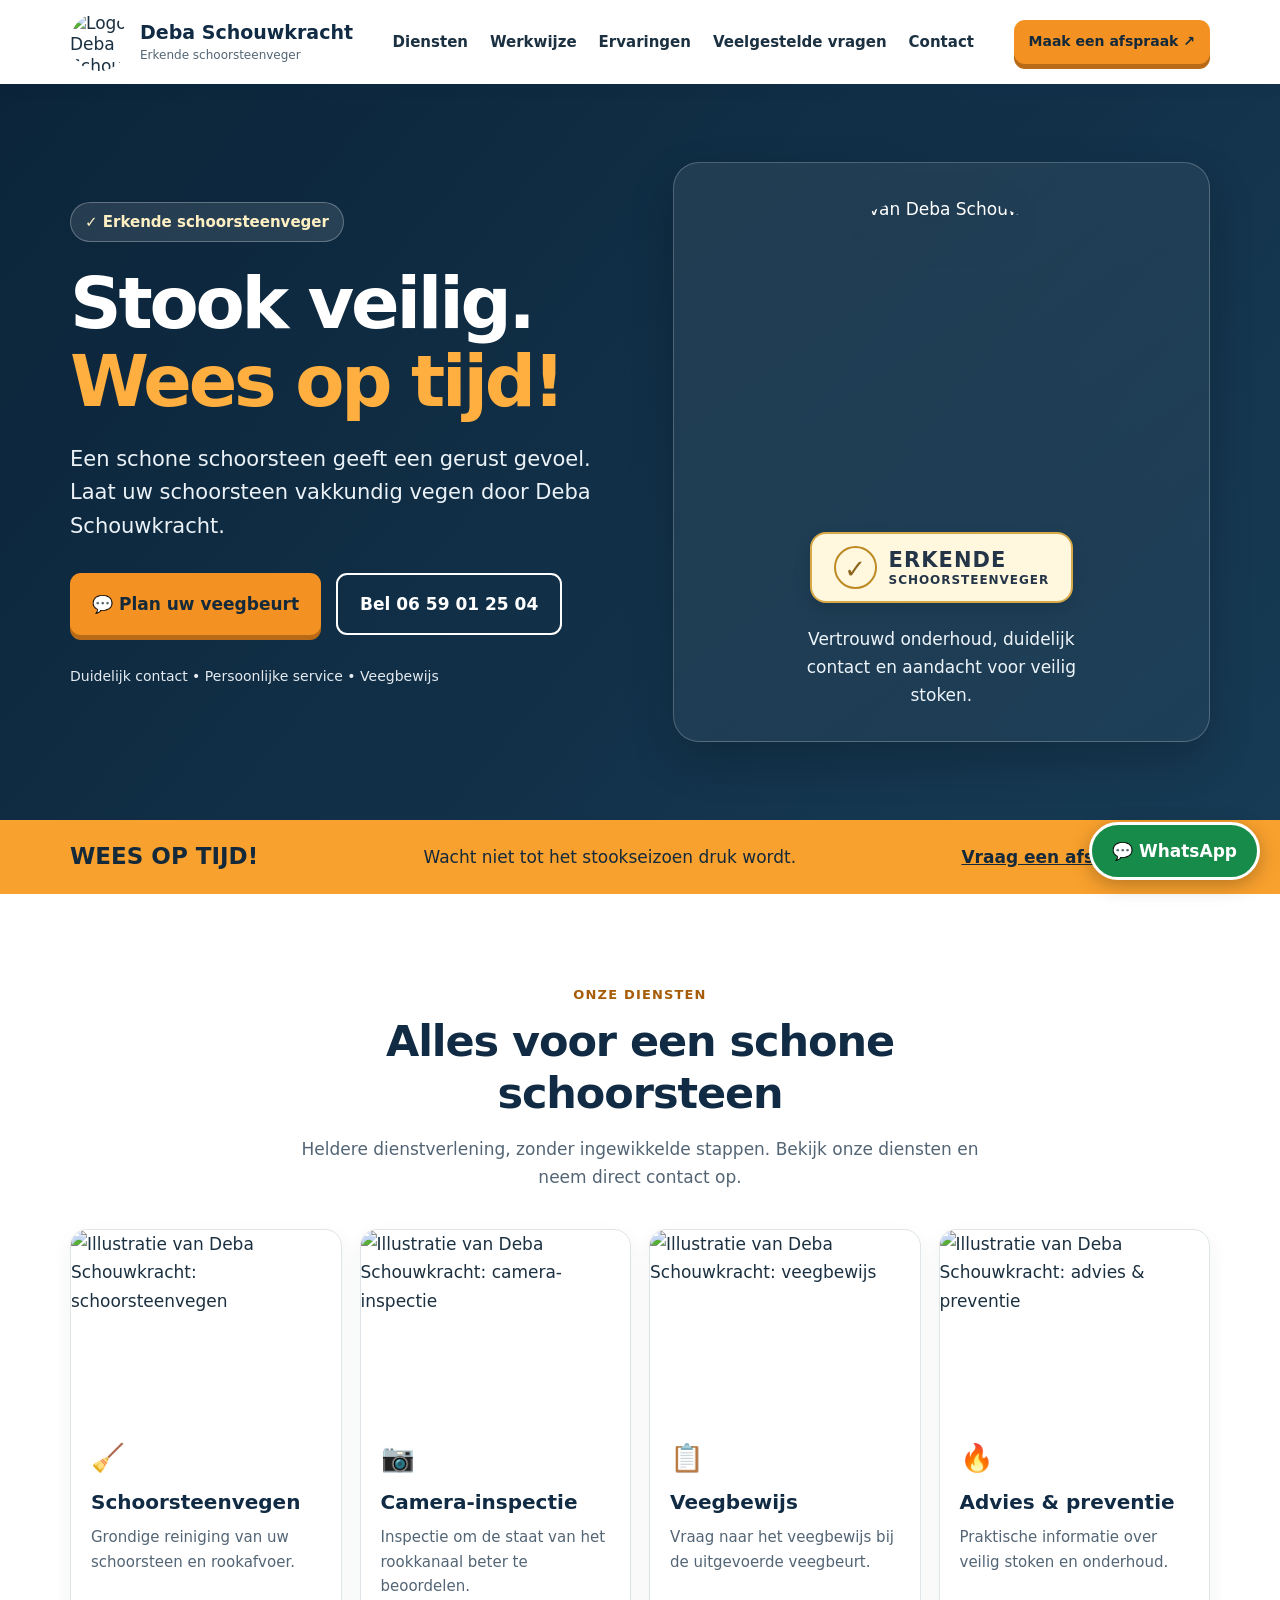
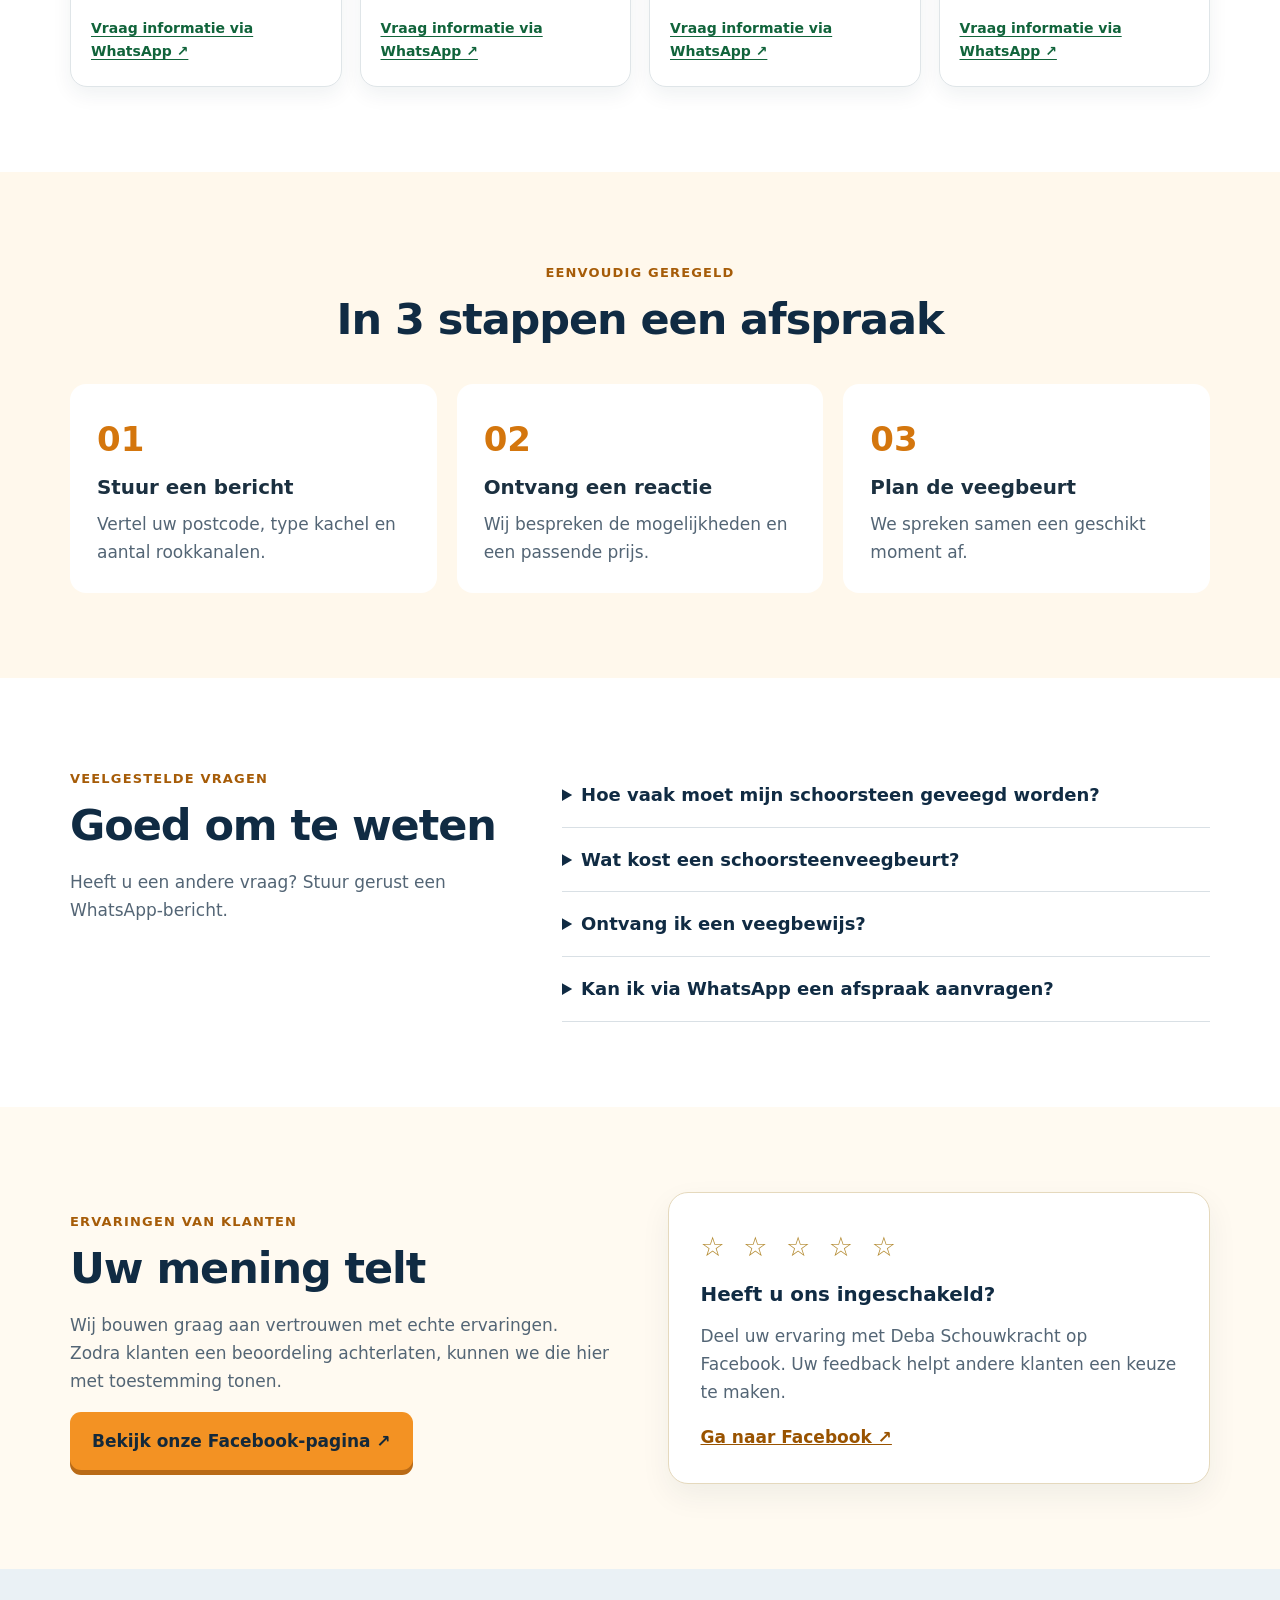
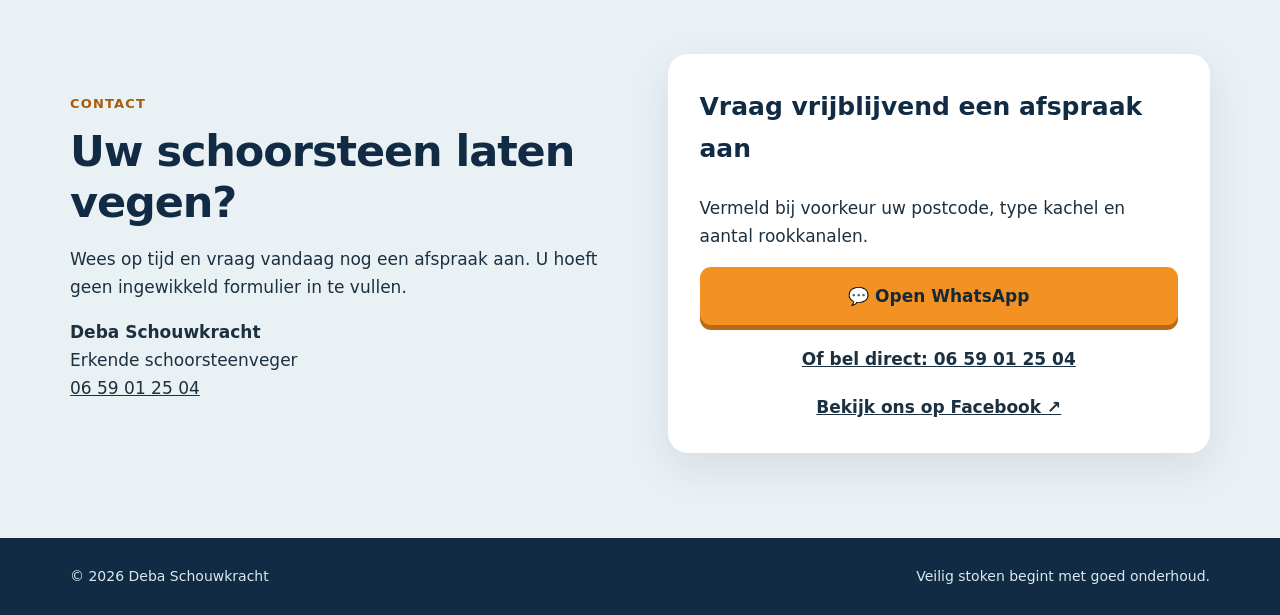
==== index.html @ da8c9c11 "Add files via upload" ====
<!doctype html>
<html lang="nl">
<head>
<meta charset="utf-8"><meta name="viewport" content="width=device-width,initial-scale=1">
<meta name="theme-color" content="#102b43"><meta name="description" content="Deba Schouwkracht: erkende schoorsteenveger. Schoorsteenvegen, camera-inspectie en veegbewijs. Vraag eenvoudig een afspraak aan via WhatsApp.">
<title>Deba Schouwkracht | Erkende schoorsteenveger</title>
<meta property="og:title" content="Deba Schouwkracht | Erkende schoorsteenveger"><meta property="og:description" content="Wees op tijd. Laat uw schoorsteen vegen. Plan eenvoudig uw veegbeurt via WhatsApp."><meta property="og:type" content="website"><meta property="og:image" content="assets/omslag.webp">
<link rel="icon" href="assets/favicon.svg" type="image/svg+xml"><link rel="stylesheet" href="style.css">
<meta name="color-scheme" content="light">
</head>
<body>
<a class="skip" href="#inhoud">Naar inhoud</a>
<header class="top"><div class="wrap nav"><a class="brand" href="#boven"><img src="assets/logo.webp" alt="Logo Deba Schouwkracht"><span><strong>Deba Schouwkracht</strong><small>Erkende schoorsteenveger</small></span></a><nav aria-label="Hoofdnavigatie"><a href="#diensten">Diensten</a><a href="#werkwijze">Werkwijze</a><a href="#beoordelingen">Ervaringen</a><a href="#vragen">Veelgestelde vragen</a><a href="#contact">Contact</a></nav><a class="btn btn-small" href="https://wa.me/31659012504?text=Goedemiddag%2C%20ik%20wil%20graag%20een%20veegbeurt%20aanvragen." target="_blank" rel="noopener">Maak een afspraak ↗</a></div></header>
<main id="inhoud"><section class="hero" id="boven"><div class="wrap hero-grid"><div><span class="eyebrow">✓ Erkende schoorsteenveger</span><h1>Stook veilig.<br><em>Wees op tijd!</em></h1><p class="lead">Een schone schoorsteen geeft een gerust gevoel. Laat uw schoorsteen vakkundig vegen door Deba Schouwkracht.</p><div class="actions"><a class="btn" href="https://wa.me/31659012504?text=Goedemiddag%2C%20ik%20wil%20graag%20een%20afspraak%20maken%20voor%20schoorsteenvegen." target="_blank" rel="noopener">💬 Plan uw veegbeurt</a><a class="btn btn-outline" href="tel:+31659012504">Bel 06 59 01 25 04</a></div><p class="micro">Duidelijk contact • Persoonlijke service • Veegbewijs</p></div><div class="hero-brand-panel"><img src="assets/logo.webp" alt="Logo van Deba Schouwkracht" class="hero-logo"><div class="trust-seal"><span class="seal-icon">✓</span><span><strong>ERKENDE</strong><small>SCHOORSTEENVEGER</small></span></div><p>Vertrouwd onderhoud, duidelijk contact en aandacht voor veilig stoken.</p></div></div></section>
<section class="warning"><div class="wrap warning-inner"><strong>WEES OP TIJD!</strong><span>Wacht niet tot het stookseizoen druk wordt.</span><a href="#contact">Vraag een afspraak aan →</a></div></section>
<section class="section" id="diensten"><div class="wrap"><div class="section-head"><span class="kicker">Onze diensten</span><h2>Alles voor een schone schoorsteen</h2><p>Heldere dienstverlening, zonder ingewikkelde stappen. Bekijk onze diensten en neem direct contact op.</p></div><div class="cards"><article class="card"><img class="service-photo" src="assets/schoorsteenvegen.webp" alt="Illustratie van Deba Schouwkracht: schoorsteenvegen" loading="lazy"><div class="card-body"><span class="ico">🧹</span><h3>Schoorsteenvegen</h3><p>Grondige reiniging van uw schoorsteen en rookafvoer.</p><a class="service-cta" href="https://wa.me/31659012504?text=Goedemiddag%20Deba%20Schouwkracht%2C%20ik%20wil%20graag%20informatie%20over%20schoorsteenvegen." target="_blank" rel="noopener">Vraag informatie via WhatsApp ↗</a></div></article><article class="card"><img class="service-photo" src="assets/camera-inspectie.webp" alt="Illustratie van Deba Schouwkracht: camera-inspectie" loading="lazy"><div class="card-body"><span class="ico">📷</span><h3>Camera-inspectie</h3><p>Inspectie om de staat van het rookkanaal beter te beoordelen.</p><a class="service-cta" href="https://wa.me/31659012504?text=Goedemiddag%20Deba%20Schouwkracht%2C%20ik%20wil%20graag%20informatie%20over%20camera-inspectie." target="_blank" rel="noopener">Vraag informatie via WhatsApp ↗</a></div></article><article class="card"><img class="service-photo" src="assets/veegbewijs.webp" alt="Illustratie van Deba Schouwkracht: veegbewijs" loading="lazy"><div class="card-body"><span class="ico">📋</span><h3>Veegbewijs</h3><p>Vraag naar het veegbewijs bij de uitgevoerde veegbeurt.</p><a class="service-cta" href="https://wa.me/31659012504?text=Goedemiddag%20Deba%20Schouwkracht%2C%20ik%20wil%20graag%20informatie%20over%20veegbewijs." target="_blank" rel="noopener">Vraag informatie via WhatsApp ↗</a></div></article><article class="card"><img class="service-photo" src="assets/advies-preventie.webp" alt="Illustratie van Deba Schouwkracht: advies & preventie" loading="lazy"><div class="card-body"><span class="ico">🔥</span><h3>Advies & preventie</h3><p>Praktische informatie over veilig stoken en onderhoud.</p><a class="service-cta" href="https://wa.me/31659012504?text=Goedemiddag%20Deba%20Schouwkracht%2C%20ik%20wil%20graag%20informatie%20over%20advies%20en%20preventie." target="_blank" rel="noopener">Vraag informatie via WhatsApp ↗</a></div></article></div></div></section>
<section class="section light" id="werkwijze"><div class="wrap"><div class="section-head"><span class="kicker">Eenvoudig geregeld</span><h2>In 3 stappen een afspraak</h2></div><div class="steps"><div><b>01</b><h3>Stuur een bericht</h3><p>Vertel uw postcode, type kachel en aantal rookkanalen.</p></div><div><b>02</b><h3>Ontvang een reactie</h3><p>Wij bespreken de mogelijkheden en een passende prijs.</p></div><div><b>03</b><h3>Plan de veegbeurt</h3><p>We spreken samen een geschikt moment af.</p></div></div></div></section>
<section class="section" id="vragen"><div class="wrap faq"><div><span class="kicker">Veelgestelde vragen</span><h2>Goed om te weten</h2><p>Heeft u een andere vraag? Stuur gerust een WhatsApp-bericht.</p></div><div><details><summary>Hoe vaak moet mijn schoorsteen geveegd worden?</summary><p>Dat hangt onder andere af van hoe vaak en waarmee u stookt. Bij regelmatig gebruik is periodieke controle en reiniging belangrijk. Wij adviseren u graag voor uw situatie.</p></details><details><summary>Wat kost een schoorsteenveegbeurt?</summary><p>De prijs hangt af van uw situatie. Stuur uw postcode, type kachel en aantal rookkanalen via WhatsApp voor een prijsindicatie.</p></details><details><summary>Ontvang ik een veegbewijs?</summary><p>Een veegbewijs behoort tot onze aangeboden dienstverlening. Vraag bij het maken van uw afspraak naar de voorwaarden.</p></details><details><summary>Kan ik via WhatsApp een afspraak aanvragen?</summary><p>Ja. Tik op de WhatsApp-knop en stuur uw gegevens. Wij reageren zodra we beschikbaar zijn.</p></details></div></div></section>
<section class="section reviews" id="beoordelingen"><div class="wrap review-layout"><div><span class="kicker">Ervaringen van klanten</span><h2>Uw mening telt</h2><p>Wij bouwen graag aan vertrouwen met echte ervaringen. Zodra klanten een beoordeling achterlaten, kunnen we die hier met toestemming tonen.</p><a class="btn" href="https://www.facebook.com/share/1KygnqTtFA/?mibextid=wwXIfr" target="_blank" rel="noopener noreferrer">Bekijk onze Facebook-pagina ↗</a></div><div class="review-card"><div class="review-stars" aria-hidden="true">☆ ☆ ☆ ☆ ☆</div><h3>Heeft u ons ingeschakeld?</h3><p>Deel uw ervaring met Deba Schouwkracht op Facebook. Uw feedback helpt andere klanten een keuze te maken.</p><a href="https://www.facebook.com/share/1KygnqTtFA/?mibextid=wwXIfr" target="_blank" rel="noopener noreferrer">Ga naar Facebook ↗</a></div></div></section>
<section class="section contact" id="contact"><div class="wrap contact-grid"><div><span class="kicker">Contact</span><h2>Uw schoorsteen laten vegen?</h2><p>Wees op tijd en vraag vandaag nog een afspraak aan. U hoeft geen ingewikkeld formulier in te vullen.</p><p><strong>Deba Schouwkracht</strong><br>Erkende schoorsteenveger<br><a href="tel:+31659012504">06 59 01 25 04</a></p></div><div class="contact-box"><h3>Vraag vrijblijvend een afspraak aan</h3><p>Vermeld bij voorkeur uw postcode, type kachel en aantal rookkanalen.</p><a class="btn btn-full" href="https://wa.me/31659012504?text=Goedemiddag%20Deba%20Schouwkracht%2C%20ik%20wil%20graag%20een%20veegbeurt%20aanvragen.%0APostcode%3A%20%0AType%20kachel%3A%20%0AAantal%20rookkanalen%3A%20" target="_blank" rel="noopener">💬 Open WhatsApp</a><a class="call" href="tel:+31659012504">Of bel direct: 06 59 01 25 04</a><a class="facebook-link" id="facebook-link" href="https://www.facebook.com/share/1KygnqTtFA/?mibextid=wwXIfr" target="_blank" rel="noopener noreferrer">Bekijk ons op Facebook ↗</a></div></div></section></main>
<footer><div class="wrap footer"><span>© <span id="jaar"></span> Deba Schouwkracht</span><span>Veilig stoken begint met goed onderhoud.</span></div></footer>
<a class="float-wa" href="https://wa.me/31659012504?text=Goedemiddag%2C%20ik%20heb%20een%20vraag%20over%20schoorsteenvegen." target="_blank" rel="noopener" aria-label="Stuur een WhatsApp-bericht">💬 <span>WhatsApp</span></a>
<script src="script.js"></script>
</body></html>
---- style.css ----
:root{--navy:#102b43;--navy2:#173b55;--orange:#f39223;--cream:#fff8ec;--ink:#1b3040;--muted:#536575}*{box-sizing:border-box}html{scroll-behavior:smooth}body{margin:0;font:17px/1.65 system-ui,-apple-system,Segoe UI,Arial,sans-serif;color:var(--ink);background:#fff}a{color:inherit}.wrap{width:min(1140px,calc(100% - 40px));margin:auto}.skip{position:absolute;left:-9999px}.skip:focus{left:10px;top:10px;background:white;padding:12px;z-index:10}.top{background:#fff;box-shadow:0 2px 14px #102b4314;position:sticky;top:0;z-index:5}.nav{display:flex;align-items:center;gap:20px;justify-content:space-between;min-height:84px}.brand{display:flex;align-items:center;gap:12px;text-decoration:none;line-height:1.25}.brand img{width:58px;height:58px;border-radius:50%;object-fit:cover}.brand strong{display:block;color:var(--navy);font-size:19px}.brand small{display:block;color:var(--muted);font-size:12px;margin-top:4px}.nav nav{display:flex;gap:22px}.nav nav a{text-decoration:none;font-size:15px;font-weight:650}.nav nav a:hover,.call:hover{color:#b35c00}.btn{display:inline-flex;align-items:center;justify-content:center;text-decoration:none;background:var(--orange);color:#14293a;font-weight:850;border-radius:11px;padding:15px 22px;min-height:54px;box-shadow:0 5px 0 #b96a16;transition:transform .15s}.btn:hover{transform:translateY(-2px)}.btn-small{padding:10px 15px;min-height:42px;font-size:14px}.btn-outline{background:transparent;border:2px solid #fff;color:#fff;box-shadow:none}.hero{background:linear-gradient(130deg,#0b2439,var(--navy2));color:white;padding:78px 0}.hero-grid{display:grid;grid-template-columns:1.04fr 1fr;align-items:center;gap:44px}.eyebrow{display:inline-block;background:#ffffff1c;color:#fff0c4;border:1px solid #ffffff45;padding:7px 14px;border-radius:99px;font-size:15px;font-weight:700}h1,h2,h3,p{margin-top:0}h1{font-size:clamp(43px,5.6vw,76px);line-height:1.09;letter-spacing:-.045em;margin:22px 0}h1 em{font-style:normal;color:#ffae40}.lead{font-size:21px;line-height:1.6;color:#ecf3f8;max-width:580px}.actions{display:flex;flex-wrap:wrap;gap:15px;margin:30px 0}.micro{font-size:14px;color:#e4eaf0}.hero-art{position:relative}.hero-art img{width:100%;aspect-ratio:1.3;object-fit:cover;border-radius:20px;border:5px solid #ffffff26;box-shadow:0 25px 50px #0005}.hero-tag{position:absolute;bottom:-20px;left:18px;right:18px;background:#fff;color:var(--navy);border-left:7px solid var(--orange);border-radius:12px;padding:15px 20px;font-size:15px;box-shadow:0 12px 25px #0002}.warning{background:#f9a12e;color:#14293a}.warning-inner{display:flex;gap:20px;align-items:center;justify-content:space-between;padding:18px 0}.warning strong{font-size:23px;white-space:nowrap}.warning a{font-weight:800}.section{padding:85px 0;scroll-margin-top:95px}.section-head{text-align:center;max-width:680px;margin:0 auto 38px}.kicker{font-weight:850;color:#a65c08;letter-spacing:.09em;text-transform:uppercase;font-size:13px}h2{font-size:clamp(29px,3.6vw,43px);line-height:1.2;letter-spacing:-.025em;margin:9px 0 16px;color:var(--navy)}.section-head p,.faq>div>p{color:var(--muted)}.cards{display:grid;grid-template-columns:repeat(4,1fr);gap:18px}.card{border:1px solid #dfe5e8;border-radius:17px;padding:27px 23px;box-shadow:0 8px 20px #122f4510}.card .ico{display:block;font-size:36px;margin-bottom:16px}.card h3{font-size:20px;line-height:1.3;color:var(--navy);margin-bottom:10px}.card p{color:var(--muted);font-size:15px;margin:0}.light{background:var(--cream)}.steps{display:grid;grid-template-columns:repeat(3,1fr);gap:20px}.steps>div{background:#fff;padding:27px;border-radius:16px}.steps b{display:block;font-size:34px;color:#d4760d}.steps h3{margin:5px 0}.steps p{color:var(--muted);margin:0}.faq{display:grid;grid-template-columns:.8fr 1.2fr;gap:60px}details{border-bottom:1px solid #d9e0e5;padding:17px 0}summary{cursor:pointer;font-size:18px;font-weight:750;color:var(--navy)}details p{margin:12px 0 0;color:var(--muted)}.contact{background:#eaf1f5}.contact-grid{display:grid;grid-template-columns:1fr 1fr;gap:55px;align-items:center}.contact-box{background:#fff;padding:32px;border-radius:20px;box-shadow:0 14px 40px #102b431a}.contact-box h3{font-size:25px;color:var(--navy)}.btn-full{display:flex;width:100%;text-align:center}.call,.facebook-link{display:block;text-align:center;margin-top:20px;font-weight:750}footer{background:var(--navy);color:#dce8ef}.footer{display:flex;justify-content:space-between;gap:20px;padding:27px 0;font-size:14px}.float-wa{position:fixed;right:20px;bottom:20px;background:#178b4a;color:white;border:3px solid white;border-radius:99px;padding:12px 20px;text-decoration:none;font-weight:850;box-shadow:0 5px 20px #0004;z-index:7}@media(max-width:960px){.nav nav{display:none}.cards{grid-template-columns:repeat(2,1fr)}.hero-grid{gap:25px}}@media(max-width:700px){.wrap{width:min(100% - 30px,1140px)}body{font-size:16px}.nav{min-height:72px}.brand img{width:46px;height:46px}.brand strong{font-size:16px}.brand small{font-size:11px}.nav .btn-small{display:none}.hero{padding:46px 0 66px}.hero-grid,.faq,.contact-grid{grid-template-columns:1fr}.hero-art{margin-top:10px}.hero-art img{aspect-ratio:1.65}.hero-tag{font-size:13px}.lead{font-size:18px}.warning-inner{flex-wrap:wrap;gap:6px;padding:16px 0}.warning strong{width:100%}.section{padding:60px 0}.cards,.steps{grid-template-columns:1fr}.card{padding:22px}.faq{gap:15px}.footer{flex-direction:column;gap:4px}.float-wa span{display:none}.float-wa{padding:13px 16px}}

/* Fotokaarten voor alle diensten */
.card{padding:0;overflow:hidden;display:flex;flex-direction:column;background:#fff}
.service-photo{display:block;width:100%;height:185px;object-fit:cover;object-position:center}
.card-body{padding:21px 20px 23px;display:flex;flex-direction:column;flex:1}
.card .ico{font-size:27px;margin-bottom:8px}
.card h3{font-size:20px}
.service-cta{margin-top:auto;padding-top:18px;color:#11643b;font-weight:800;font-size:14px;text-decoration:underline;text-underline-offset:3px}
.service-cta:hover{color:#0a4226}
@media(max-width:700px){.service-photo{height:210px}.card-body{padding:20px}}

/* V3: eigen merk in plaats van hero-foto */
.hero-brand-panel{background:linear-gradient(145deg,#ffffff14,#ffffff08);border:1px solid #ffffff38;border-radius:26px;padding:32px;display:flex;flex-direction:column;align-items:center;justify-content:center;gap:22px;box-shadow:0 18px 45px #0003;text-align:center}.hero-logo{width:min(100%,315px);aspect-ratio:1;object-fit:contain;border-radius:50%;filter:drop-shadow(0 10px 22px #0004)}.hero-brand-panel p{color:#edf4f9;max-width:330px;margin:0}.trust-seal{display:flex;align-items:center;gap:12px;background:#fff8df;color:#243548;border:2px solid #d7a949;border-radius:16px;padding:12px 22px;box-shadow:0 6px 18px #0002}.seal-icon{display:grid;place-items:center;border:2px solid #bd8a24;border-radius:50%;width:43px;height:43px;font-size:26px;font-weight:900;color:#8d661d}.trust-seal strong,.trust-seal small{display:block;line-height:1.2;text-align:left}.trust-seal strong{font-size:21px;letter-spacing:.05em}.trust-seal small{font-size:12px;font-weight:800;letter-spacing:.08em}.reviews{background:#fffaf1}.review-layout{display:grid;grid-template-columns:1fr 1fr;gap:55px;align-items:center}.review-layout p{color:var(--muted)}.review-card{border:1px solid #e5d9bd;background:#fff;border-radius:20px;padding:32px;box-shadow:0 12px 30px #102b4310}.review-stars{font-size:27px;color:#b48b32;letter-spacing:5px}.review-card a{font-weight:800;color:#995300}.review-card h3{margin:10px 0;color:var(--navy)}@media(max-width:700px){.hero-brand-panel{padding:24px;gap:14px}.hero-logo{max-width:220px}.review-layout{grid-template-columns:1fr;gap:24px}.review-card{padding:24px}}
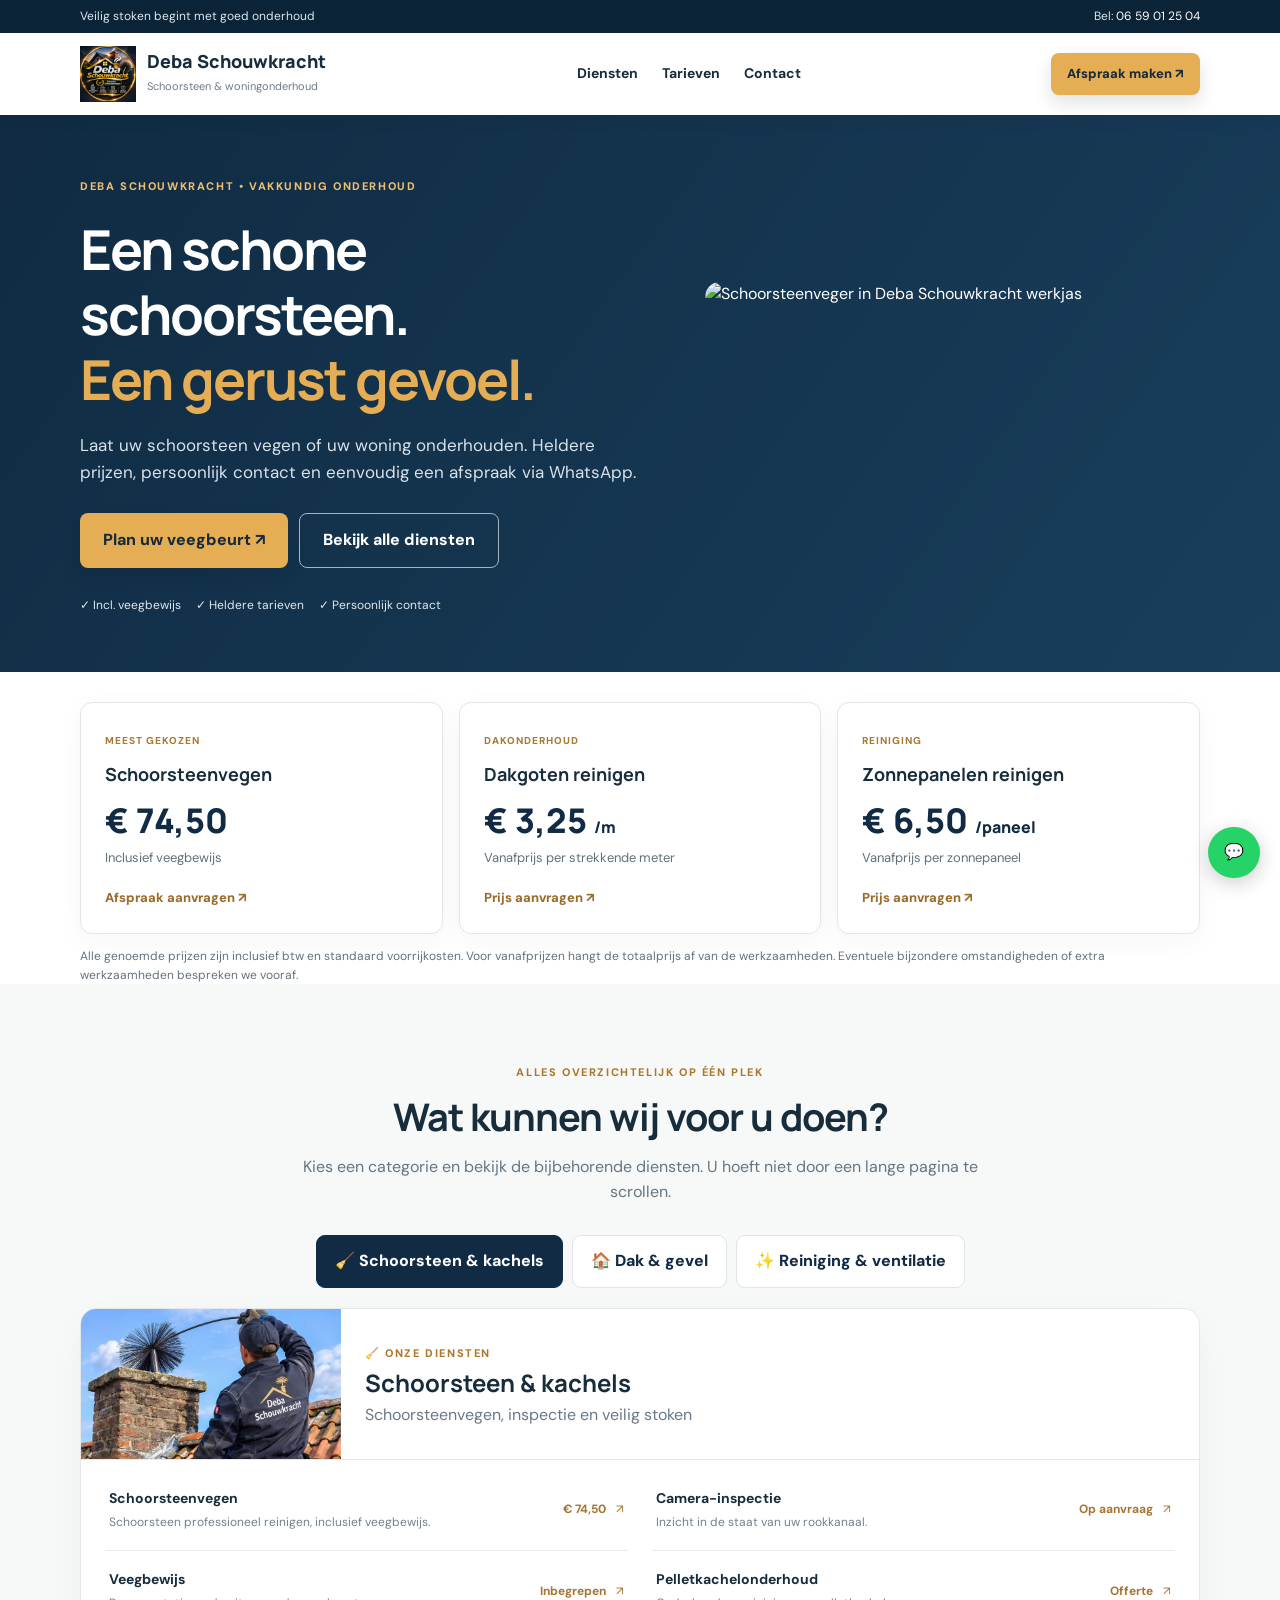
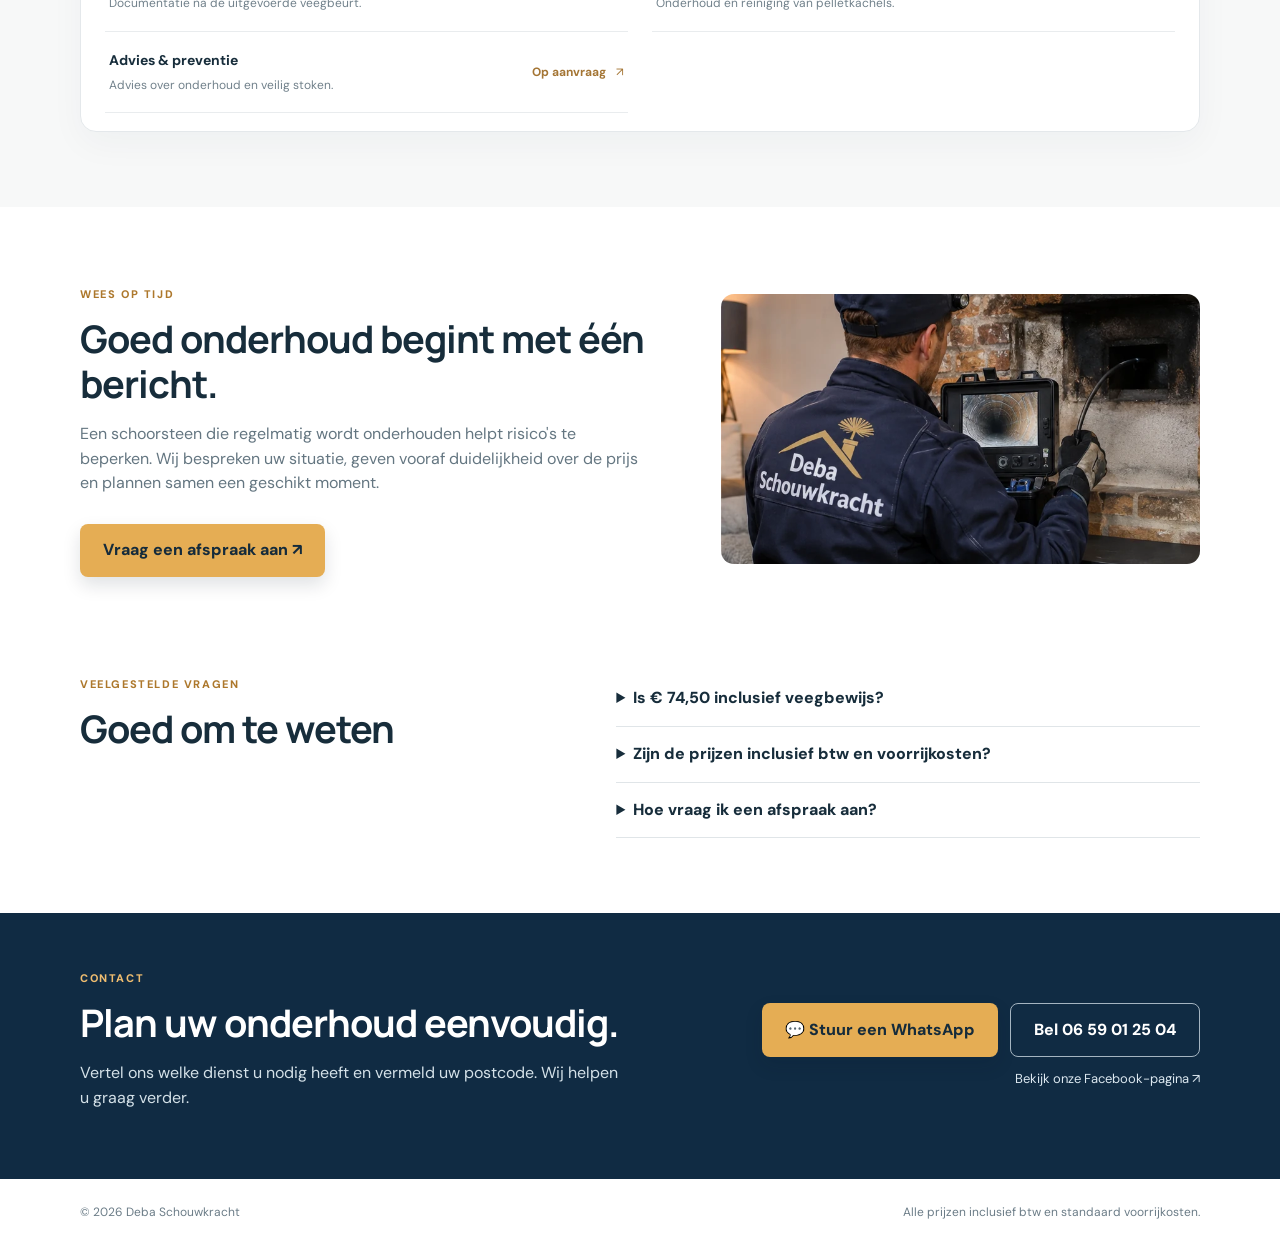
==== commit c6f76d97: "Add files via upload" ====
--- a/index.html
+++ b/index.html
@@ -1,24 +1,11 @@
-<!doctype html>
-<html lang="nl">
-<head>
-<meta charset="utf-8"><meta name="viewport" content="width=device-width,initial-scale=1">
-<meta name="theme-color" content="#102b43"><meta name="description" content="Deba Schouwkracht: erkende schoorsteenveger. Schoorsteenvegen, camera-inspectie en veegbewijs. Vraag eenvoudig een afspraak aan via WhatsApp.">
-<title>Deba Schouwkracht | Erkende schoorsteenveger</title>
-<meta property="og:title" content="Deba Schouwkracht | Erkende schoorsteenveger"><meta property="og:description" content="Wees op tijd. Laat uw schoorsteen vegen. Plan eenvoudig uw veegbeurt via WhatsApp."><meta property="og:type" content="website"><meta property="og:image" content="assets/omslag.webp">
-<link rel="icon" href="assets/favicon.svg" type="image/svg+xml"><link rel="stylesheet" href="style.css">
-<meta name="color-scheme" content="light">
-</head>
-<body>
-<a class="skip" href="#inhoud">Naar inhoud</a>
-<header class="top"><div class="wrap nav"><a class="brand" href="#boven"><img src="assets/logo.webp" alt="Logo Deba Schouwkracht"><span><strong>Deba Schouwkracht</strong><small>Erkende schoorsteenveger</small></span></a><nav aria-label="Hoofdnavigatie"><a href="#diensten">Diensten</a><a href="#werkwijze">Werkwijze</a><a href="#beoordelingen">Ervaringen</a><a href="#vragen">Veelgestelde vragen</a><a href="#contact">Contact</a></nav><a class="btn btn-small" href="https://wa.me/31659012504?text=Goedemiddag%2C%20ik%20wil%20graag%20een%20veegbeurt%20aanvragen." target="_blank" rel="noopener">Maak een afspraak ↗</a></div></header>
-<main id="inhoud"><section class="hero" id="boven"><div class="wrap hero-grid"><div><span class="eyebrow">✓ Erkende schoorsteenveger</span><h1>Stook veilig.<br><em>Wees op tijd!</em></h1><p class="lead">Een schone schoorsteen geeft een gerust gevoel. Laat uw schoorsteen vakkundig vegen door Deba Schouwkracht.</p><div class="actions"><a class="btn" href="https://wa.me/31659012504?text=Goedemiddag%2C%20ik%20wil%20graag%20een%20afspraak%20maken%20voor%20schoorsteenvegen." target="_blank" rel="noopener">💬 Plan uw veegbeurt</a><a class="btn btn-outline" href="tel:+31659012504">Bel 06 59 01 25 04</a></div><p class="micro">Duidelijk contact • Persoonlijke service • Veegbewijs</p></div><div class="hero-brand-panel"><img src="assets/logo.webp" alt="Logo van Deba Schouwkracht" class="hero-logo"><div class="trust-seal"><span class="seal-icon">✓</span><span><strong>ERKENDE</strong><small>SCHOORSTEENVEGER</small></span></div><p>Vertrouwd onderhoud, duidelijk contact en aandacht voor veilig stoken.</p></div></div></section>
-<section class="warning"><div class="wrap warning-inner"><strong>WEES OP TIJD!</strong><span>Wacht niet tot het stookseizoen druk wordt.</span><a href="#contact">Vraag een afspraak aan →</a></div></section>
-<section class="section" id="diensten"><div class="wrap"><div class="section-head"><span class="kicker">Onze diensten</span><h2>Alles voor een schone schoorsteen</h2><p>Heldere dienstverlening, zonder ingewikkelde stappen. Bekijk onze diensten en neem direct contact op.</p></div><div class="cards"><article class="card"><img class="service-photo" src="assets/schoorsteenvegen.webp" alt="Illustratie van Deba Schouwkracht: schoorsteenvegen" loading="lazy"><div class="card-body"><span class="ico">🧹</span><h3>Schoorsteenvegen</h3><p>Grondige reiniging van uw schoorsteen en rookafvoer.</p><a class="service-cta" href="https://wa.me/31659012504?text=Goedemiddag%20Deba%20Schouwkracht%2C%20ik%20wil%20graag%20informatie%20over%20schoorsteenvegen." target="_blank" rel="noopener">Vraag informatie via WhatsApp ↗</a></div></article><article class="card"><img class="service-photo" src="assets/camera-inspectie.webp" alt="Illustratie van Deba Schouwkracht: camera-inspectie" loading="lazy"><div class="card-body"><span class="ico">📷</span><h3>Camera-inspectie</h3><p>Inspectie om de staat van het rookkanaal beter te beoordelen.</p><a class="service-cta" href="https://wa.me/31659012504?text=Goedemiddag%20Deba%20Schouwkracht%2C%20ik%20wil%20graag%20informatie%20over%20camera-inspectie." target="_blank" rel="noopener">Vraag informatie via WhatsApp ↗</a></div></article><article class="card"><img class="service-photo" src="assets/veegbewijs.webp" alt="Illustratie van Deba Schouwkracht: veegbewijs" loading="lazy"><div class="card-body"><span class="ico">📋</span><h3>Veegbewijs</h3><p>Vraag naar het veegbewijs bij de uitgevoerde veegbeurt.</p><a class="service-cta" href="https://wa.me/31659012504?text=Goedemiddag%20Deba%20Schouwkracht%2C%20ik%20wil%20graag%20informatie%20over%20veegbewijs." target="_blank" rel="noopener">Vraag informatie via WhatsApp ↗</a></div></article><article class="card"><img class="service-photo" src="assets/advies-preventie.webp" alt="Illustratie van Deba Schouwkracht: advies & preventie" loading="lazy"><div class="card-body"><span class="ico">🔥</span><h3>Advies & preventie</h3><p>Praktische informatie over veilig stoken en onderhoud.</p><a class="service-cta" href="https://wa.me/31659012504?text=Goedemiddag%20Deba%20Schouwkracht%2C%20ik%20wil%20graag%20informatie%20over%20advies%20en%20preventie." target="_blank" rel="noopener">Vraag informatie via WhatsApp ↗</a></div></article></div></div></section>
-<section class="section light" id="werkwijze"><div class="wrap"><div class="section-head"><span class="kicker">Eenvoudig geregeld</span><h2>In 3 stappen een afspraak</h2></div><div class="steps"><div><b>01</b><h3>Stuur een bericht</h3><p>Vertel uw postcode, type kachel en aantal rookkanalen.</p></div><div><b>02</b><h3>Ontvang een reactie</h3><p>Wij bespreken de mogelijkheden en een passende prijs.</p></div><div><b>03</b><h3>Plan de veegbeurt</h3><p>We spreken samen een geschikt moment af.</p></div></div></div></section>
-<section class="section" id="vragen"><div class="wrap faq"><div><span class="kicker">Veelgestelde vragen</span><h2>Goed om te weten</h2><p>Heeft u een andere vraag? Stuur gerust een WhatsApp-bericht.</p></div><div><details><summary>Hoe vaak moet mijn schoorsteen geveegd worden?</summary><p>Dat hangt onder andere af van hoe vaak en waarmee u stookt. Bij regelmatig gebruik is periodieke controle en reiniging belangrijk. Wij adviseren u graag voor uw situatie.</p></details><details><summary>Wat kost een schoorsteenveegbeurt?</summary><p>De prijs hangt af van uw situatie. Stuur uw postcode, type kachel en aantal rookkanalen via WhatsApp voor een prijsindicatie.</p></details><details><summary>Ontvang ik een veegbewijs?</summary><p>Een veegbewijs behoort tot onze aangeboden dienstverlening. Vraag bij het maken van uw afspraak naar de voorwaarden.</p></details><details><summary>Kan ik via WhatsApp een afspraak aanvragen?</summary><p>Ja. Tik op de WhatsApp-knop en stuur uw gegevens. Wij reageren zodra we beschikbaar zijn.</p></details></div></div></section>
-<section class="section reviews" id="beoordelingen"><div class="wrap review-layout"><div><span class="kicker">Ervaringen van klanten</span><h2>Uw mening telt</h2><p>Wij bouwen graag aan vertrouwen met echte ervaringen. Zodra klanten een beoordeling achterlaten, kunnen we die hier met toestemming tonen.</p><a class="btn" href="https://www.facebook.com/share/1KygnqTtFA/?mibextid=wwXIfr" target="_blank" rel="noopener noreferrer">Bekijk onze Facebook-pagina ↗</a></div><div class="review-card"><div class="review-stars" aria-hidden="true">☆ ☆ ☆ ☆ ☆</div><h3>Heeft u ons ingeschakeld?</h3><p>Deel uw ervaring met Deba Schouwkracht op Facebook. Uw feedback helpt andere klanten een keuze te maken.</p><a href="https://www.facebook.com/share/1KygnqTtFA/?mibextid=wwXIfr" target="_blank" rel="noopener noreferrer">Ga naar Facebook ↗</a></div></div></section>
-<section class="section contact" id="contact"><div class="wrap contact-grid"><div><span class="kicker">Contact</span><h2>Uw schoorsteen laten vegen?</h2><p>Wees op tijd en vraag vandaag nog een afspraak aan. U hoeft geen ingewikkeld formulier in te vullen.</p><p><strong>Deba Schouwkracht</strong><br>Erkende schoorsteenveger<br><a href="tel:+31659012504">06 59 01 25 04</a></p></div><div class="contact-box"><h3>Vraag vrijblijvend een afspraak aan</h3><p>Vermeld bij voorkeur uw postcode, type kachel en aantal rookkanalen.</p><a class="btn btn-full" href="https://wa.me/31659012504?text=Goedemiddag%20Deba%20Schouwkracht%2C%20ik%20wil%20graag%20een%20veegbeurt%20aanvragen.%0APostcode%3A%20%0AType%20kachel%3A%20%0AAantal%20rookkanalen%3A%20" target="_blank" rel="noopener">💬 Open WhatsApp</a><a class="call" href="tel:+31659012504">Of bel direct: 06 59 01 25 04</a><a class="facebook-link" id="facebook-link" href="https://www.facebook.com/share/1KygnqTtFA/?mibextid=wwXIfr" target="_blank" rel="noopener noreferrer">Bekijk ons op Facebook ↗</a></div></div></section></main>
-<footer><div class="wrap footer"><span>© <span id="jaar"></span> Deba Schouwkracht</span><span>Veilig stoken begint met goed onderhoud.</span></div></footer>
-<a class="float-wa" href="https://wa.me/31659012504?text=Goedemiddag%2C%20ik%20heb%20een%20vraag%20over%20schoorsteenvegen." target="_blank" rel="noopener" aria-label="Stuur een WhatsApp-bericht">💬 <span>WhatsApp</span></a>
-<script src="script.js"></script>
-</body></html>
+<!doctype html><html lang="nl"><head><meta charset="utf-8"><meta name="viewport" content="width=device-width,initial-scale=1"><meta name="theme-color" content="#102b43"><meta name="description" content="Deba Schouwkracht: schoorsteenvegen inclusief veegbewijs voor € 74,50. Ook dakgoten, zonnepanelen en onderhoud. Alle prijzen inclusief btw en standaard voorrijkosten."><title>Deba Schouwkracht | Schoorsteenvegen & onderhoud</title><link rel="icon" href="assets/favicon.svg"><link rel="stylesheet" href="style.css"></head><body>
+<div class="topline"><div class="container">Veilig stoken begint met goed onderhoud <span>Bel: <a href="tel:+31659012504">06 59 01 25 04</a></span></div></div>
+<header class="header"><div class="container nav"><a class="brand" href="#top"><img src="assets/logo.webp" alt="Deba Schouwkracht logo"><span><b>Deba Schouwkracht</b><small>Schoorsteen & woningonderhoud</small></span></a><nav><a href="#diensten">Diensten</a><a href="#prijzen">Tarieven</a><a href="#contact">Contact</a></nav><a class="btn small" href="https://wa.me/31659012504" target="_blank" rel="noopener">Afspraak maken ↗</a></div></header>
+<main id="top"><section class="hero"><div class="container hero-grid"><div class="hero-text"><span class="eyebrow light-eyebrow">DEBA SCHOUWKRACHT • VAKKUNDIG ONDERHOUD</span><h1>Een schone schoorsteen.<br><em>Een gerust gevoel.</em></h1><p>Laat uw schoorsteen vegen of uw woning onderhouden. Heldere prijzen, persoonlijk contact en eenvoudig een afspraak via WhatsApp.</p><div class="hero-actions"><a class="btn" href="https://wa.me/31659012504?text=Goedendag%2C%20ik%20wil%20een%20veegbeurt%20inplannen." target="_blank" rel="noopener">Plan uw veegbeurt ↗</a><a class="btn outline" href="#diensten">Bekijk alle diensten</a></div><div class="trust"><span>✓ Incl. veegbewijs</span><span>✓ Heldere tarieven</span><span>✓ Persoonlijk contact</span></div></div><div class="hero-photo"><img src="assets/deba-monteur.webp" alt="Schoorsteenveger in Deba Schouwkracht werkjas"></div></div></section>
+<section class="prices container" id="prijzen"><div class="price-card"><span>MEEST GEKOZEN</span><h3>Schoorsteenvegen</h3><strong>€ 74,50</strong><p>Inclusief veegbewijs</p><a href="https://wa.me/31659012504?text=Ik%20wil%20een%20schoorsteenveegbeurt%20aanvragen" target="_blank" rel="noopener">Afspraak aanvragen ↗</a></div><div class="price-card"><span>DAKONDERHOUD</span><h3>Dakgoten reinigen</h3><strong>€ 3,25 <small>/m</small></strong><p>Vanafprijs per strekkende meter</p><a href="https://wa.me/31659012504?text=Ik%20wil%20mijn%20dakgoten%20laten%20reinigen" target="_blank" rel="noopener">Prijs aanvragen ↗</a></div><div class="price-card"><span>REINIGING</span><h3>Zonnepanelen reinigen</h3><strong>€ 6,50 <small>/paneel</small></strong><p>Vanafprijs per zonnepaneel</p><a href="https://wa.me/31659012504?text=Ik%20wil%20mijn%20zonnepanelen%20laten%20reinigen" target="_blank" rel="noopener">Prijs aanvragen ↗</a></div></section>
+<div class="container"><p class="price-note">Alle genoemde prijzen zijn inclusief btw en standaard voorrijkosten. Voor vanafprijzen hangt de totaalprijs af van de werkzaamheden. Eventuele bijzondere omstandigheden of extra werkzaamheden bespreken we vooraf.</p></div>
+<section class="services" id="diensten"><div class="container"><div class="section-title"><span class="eyebrow">ALLES OVERZICHTELIJK OP ÉÉN PLEK</span><h2>Wat kunnen wij voor u doen?</h2><p>Kies een categorie en bekijk de bijbehorende diensten. U hoeft niet door een lange pagina te scrollen.</p></div><div class="tabs" role="tablist" aria-label="Dienstencategorieën"><button class="tab active" role="tab" aria-selected="true" data-tab="0">🧹 Schoorsteen & kachels</button><button class="tab" role="tab" aria-selected="false" data-tab="1">🏠 Dak & gevel</button><button class="tab" role="tab" aria-selected="false" data-tab="2">✨ Reiniging & ventilatie</button></div><section class="category-panel" data-category="0" ><div class="category-intro"><img src="assets/schoorsteenvegen.webp" alt="Illustratie bij Schoorsteen & kachels" loading="lazy"><div><span class="eyebrow">🧹 ONZE DIENSTEN</span><h3>Schoorsteen & kachels</h3><p>Schoorsteenvegen, inspectie en veilig stoken</p></div></div><div class="service-list"><a class="service-line" href="https://wa.me/31659012504?text=Goedendag%20Deba%20Schouwkracht%2C%20ik%20wil%20informatie%20over%20Schoorsteenvegen.%20Mijn%20postcode%20is%3A%20" target="_blank" rel="noopener"><span><strong>Schoorsteenvegen</strong><small>Schoorsteen professioneel reinigen, inclusief veegbewijs.</small></span><span class="line-right"><b>€ 74,50</b><span aria-hidden="true">↗</span></span></a><a class="service-line" href="https://wa.me/31659012504?text=Goedendag%20Deba%20Schouwkracht%2C%20ik%20wil%20informatie%20over%20Camera-inspectie.%20Mijn%20postcode%20is%3A%20" target="_blank" rel="noopener"><span><strong>Camera-inspectie</strong><small>Inzicht in de staat van uw rookkanaal.</small></span><span class="line-right"><b>Op aanvraag</b><span aria-hidden="true">↗</span></span></a><a class="service-line" href="https://wa.me/31659012504?text=Goedendag%20Deba%20Schouwkracht%2C%20ik%20wil%20informatie%20over%20Veegbewijs.%20Mijn%20postcode%20is%3A%20" target="_blank" rel="noopener"><span><strong>Veegbewijs</strong><small>Documentatie na de uitgevoerde veegbeurt.</small></span><span class="line-right"><b>Inbegrepen</b><span aria-hidden="true">↗</span></span></a><a class="service-line" href="https://wa.me/31659012504?text=Goedendag%20Deba%20Schouwkracht%2C%20ik%20wil%20informatie%20over%20Pelletkachelonderhoud.%20Mijn%20postcode%20is%3A%20" target="_blank" rel="noopener"><span><strong>Pelletkachelonderhoud</strong><small>Onderhoud en reiniging van pelletkachels.</small></span><span class="line-right"><b>Offerte</b><span aria-hidden="true">↗</span></span></a><a class="service-line" href="https://wa.me/31659012504?text=Goedendag%20Deba%20Schouwkracht%2C%20ik%20wil%20informatie%20over%20Advies%20%26%20preventie.%20Mijn%20postcode%20is%3A%20" target="_blank" rel="noopener"><span><strong>Advies & preventie</strong><small>Advies over onderhoud en veilig stoken.</small></span><span class="line-right"><b>Op aanvraag</b><span aria-hidden="true">↗</span></span></a></div></section><section class="category-panel" data-category="1" hidden><div class="category-intro"><img src="assets/omslag.webp" alt="Illustratie bij Dak & gevel" loading="lazy"><div><span class="eyebrow">🏠 ONZE DIENSTEN</span><h3>Dak & gevel</h3><p>Dakgoten, dakkapellen en onderhoud</p></div></div><div class="service-list"><a class="service-line" href="https://wa.me/31659012504?text=Goedendag%20Deba%20Schouwkracht%2C%20ik%20wil%20informatie%20over%20Dakgoten%20reinigen.%20Mijn%20postcode%20is%3A%20" target="_blank" rel="noopener"><span><strong>Dakgoten reinigen</strong><small>Vuil en bladeren uit dakgoten verwijderen.</small></span><span class="line-right"><b>Vanaf € 3,25/m</b><span aria-hidden="true">↗</span></span></a><a class="service-line" href="https://wa.me/31659012504?text=Goedendag%20Deba%20Schouwkracht%2C%20ik%20wil%20informatie%20over%20Dakwerkzaamheden.%20Mijn%20postcode%20is%3A%20" target="_blank" rel="noopener"><span><strong>Dakwerkzaamheden</strong><small>Kleine dakwerkzaamheden en inspectie.</small></span><span class="line-right"><b>Offerte</b><span aria-hidden="true">↗</span></span></a><a class="service-line" href="https://wa.me/31659012504?text=Goedendag%20Deba%20Schouwkracht%2C%20ik%20wil%20informatie%20over%20Vogelpreventie.%20Mijn%20postcode%20is%3A%20" target="_blank" rel="noopener"><span><strong>Vogelpreventie</strong><small>Overlast en nestvorming helpen voorkomen.</small></span><span class="line-right"><b>Offerte</b><span aria-hidden="true">↗</span></span></a><a class="service-line" href="https://wa.me/31659012504?text=Goedendag%20Deba%20Schouwkracht%2C%20ik%20wil%20informatie%20over%20Dakkapel%20reinigen.%20Mijn%20postcode%20is%3A%20" target="_blank" rel="noopener"><span><strong>Dakkapel reinigen</strong><small>Buitenzijde van dakkapellen reinigen.</small></span><span class="line-right"><b>Offerte</b><span aria-hidden="true">↗</span></span></a><a class="service-line" href="https://wa.me/31659012504?text=Goedendag%20Deba%20Schouwkracht%2C%20ik%20wil%20informatie%20over%20Boeidelen%20reinigen.%20Mijn%20postcode%20is%3A%20" target="_blank" rel="noopener"><span><strong>Boeidelen reinigen</strong><small>Boeidelen en dakranden reinigen.</small></span><span class="line-right"><b>Offerte</b><span aria-hidden="true">↗</span></span></a></div></section><section class="category-panel" data-category="2" hidden><div class="category-intro"><img src="assets/advies-preventie.webp" alt="Illustratie bij Reiniging & ventilatie" loading="lazy"><div><span class="eyebrow">✨ ONZE DIENSTEN</span><h3>Reiniging & ventilatie</h3><p>Zonnepanelen en reinigingswerk</p></div></div><div class="service-list"><a class="service-line" href="https://wa.me/31659012504?text=Goedendag%20Deba%20Schouwkracht%2C%20ik%20wil%20informatie%20over%20Zonnepanelen%20reinigen.%20Mijn%20postcode%20is%3A%20" target="_blank" rel="noopener"><span><strong>Zonnepanelen reinigen</strong><small>Zorgvuldige reiniging van zonnepanelen.</small></span><span class="line-right"><b>Vanaf € 6,50/paneel</b><span aria-hidden="true">↗</span></span></a><a class="service-line" href="https://wa.me/31659012504?text=Goedendag%20Deba%20Schouwkracht%2C%20ik%20wil%20informatie%20over%20Mechanische%20ventilatie%20reinigen.%20Mijn%20postcode%20is%3A%20" target="_blank" rel="noopener"><span><strong>Mechanische ventilatie reinigen</strong><small>Ventilatieonderdelen en -kanalen reinigen.</small></span><span class="line-right"><b>Offerte</b><span aria-hidden="true">↗</span></span></a><a class="service-line" href="https://wa.me/31659012504?text=Goedendag%20Deba%20Schouwkracht%2C%20ik%20wil%20informatie%20over%20Algemene%20reiniging.%20Mijn%20postcode%20is%3A%20" target="_blank" rel="noopener"><span><strong>Algemene reiniging</strong><small>Overige reinigingswerkzaamheden op aanvraag.</small></span><span class="line-right"><b>Offerte</b><span aria-hidden="true">↗</span></span></a></div></section></div></section>
+<section class="about"><div class="container about-grid"><div><span class="eyebrow">WEES OP TIJD</span><h2>Goed onderhoud begint met één bericht.</h2><p>Een schoorsteen die regelmatig wordt onderhouden helpt risico's te beperken. Wij bespreken uw situatie, geven vooraf duidelijkheid over de prijs en plannen samen een geschikt moment.</p><a class="btn" href="https://wa.me/31659012504" target="_blank" rel="noopener">Vraag een afspraak aan ↗</a></div><img src="assets/camera-inspectie.webp" alt="Camera-inspectie schoorsteen" loading="lazy"></div></section>
+<section class="faq container"><div><span class="eyebrow">VEELGESTELDE VRAGEN</span><h2>Goed om te weten</h2></div><div><details><summary>Is € 74,50 inclusief veegbewijs?</summary><p>Ja, schoorsteenvegen inclusief veegbewijs kost € 74,50.</p></details><details><summary>Zijn de prijzen inclusief btw en voorrijkosten?</summary><p>Ja. De genoemde prijzen zijn inclusief btw en standaard voorrijkosten. Bij afwijkende omstandigheden of meerwerk bespreken wij de totale kosten vooraf.</p></details><details><summary>Hoe vraag ik een afspraak aan?</summary><p>Stuur een WhatsApp-bericht met uw postcode en de gewenste dienst. Wij bespreken vervolgens de mogelijkheden.</p></details></div></section>
+<section class="contact" id="contact"><div class="container contact-grid"><div><span class="eyebrow light-eyebrow">CONTACT</span><h2>Plan uw onderhoud eenvoudig.</h2><p>Vertel ons welke dienst u nodig heeft en vermeld uw postcode. Wij helpen u graag verder.</p></div><div class="contact-actions"><a class="btn" href="https://wa.me/31659012504?text=Goedendag%20Deba%20Schouwkracht%2C%20ik%20wil%20een%20afspraak%20aanvragen.%0ADienst%3A%0APostcode%3A%20" target="_blank" rel="noopener">💬 Stuur een WhatsApp</a><a class="btn outline" href="tel:+31659012504">Bel 06 59 01 25 04</a><a class="fb" href="https://www.facebook.com/share/1KygnqTtFA/?mibextid=wwXIfr" target="_blank" rel="noopener">Bekijk onze Facebook-pagina ↗</a></div></div></section></main>
+<footer><div class="container footer"><span>© <span id="year">2026</span> Deba Schouwkracht</span><span>Alle prijzen inclusief btw en standaard voorrijkosten.</span></div></footer><a class="floating" href="https://wa.me/31659012504" target="_blank" rel="noopener" aria-label="WhatsApp openen">💬</a><script src="script.js"></script></body></html>
--- a/style.css
+++ b/style.css
@@ -1,14 +1 @@
-:root{--navy:#102b43;--navy2:#173b55;--orange:#f39223;--cream:#fff8ec;--ink:#1b3040;--muted:#536575}*{box-sizing:border-box}html{scroll-behavior:smooth}body{margin:0;font:17px/1.65 system-ui,-apple-system,Segoe UI,Arial,sans-serif;color:var(--ink);background:#fff}a{color:inherit}.wrap{width:min(1140px,calc(100% - 40px));margin:auto}.skip{position:absolute;left:-9999px}.skip:focus{left:10px;top:10px;background:white;padding:12px;z-index:10}.top{background:#fff;box-shadow:0 2px 14px #102b4314;position:sticky;top:0;z-index:5}.nav{display:flex;align-items:center;gap:20px;justify-content:space-between;min-height:84px}.brand{display:flex;align-items:center;gap:12px;text-decoration:none;line-height:1.25}.brand img{width:58px;height:58px;border-radius:50%;object-fit:cover}.brand strong{display:block;color:var(--navy);font-size:19px}.brand small{display:block;color:var(--muted);font-size:12px;margin-top:4px}.nav nav{display:flex;gap:22px}.nav nav a{text-decoration:none;font-size:15px;font-weight:650}.nav nav a:hover,.call:hover{color:#b35c00}.btn{display:inline-flex;align-items:center;justify-content:center;text-decoration:none;background:var(--orange);color:#14293a;font-weight:850;border-radius:11px;padding:15px 22px;min-height:54px;box-shadow:0 5px 0 #b96a16;transition:transform .15s}.btn:hover{transform:translateY(-2px)}.btn-small{padding:10px 15px;min-height:42px;font-size:14px}.btn-outline{background:transparent;border:2px solid #fff;color:#fff;box-shadow:none}.hero{background:linear-gradient(130deg,#0b2439,var(--navy2));color:white;padding:78px 0}.hero-grid{display:grid;grid-template-columns:1.04fr 1fr;align-items:center;gap:44px}.eyebrow{display:inline-block;background:#ffffff1c;color:#fff0c4;border:1px solid #ffffff45;padding:7px 14px;border-radius:99px;font-size:15px;font-weight:700}h1,h2,h3,p{margin-top:0}h1{font-size:clamp(43px,5.6vw,76px);line-height:1.09;letter-spacing:-.045em;margin:22px 0}h1 em{font-style:normal;color:#ffae40}.lead{font-size:21px;line-height:1.6;color:#ecf3f8;max-width:580px}.actions{display:flex;flex-wrap:wrap;gap:15px;margin:30px 0}.micro{font-size:14px;color:#e4eaf0}.hero-art{position:relative}.hero-art img{width:100%;aspect-ratio:1.3;object-fit:cover;border-radius:20px;border:5px solid #ffffff26;box-shadow:0 25px 50px #0005}.hero-tag{position:absolute;bottom:-20px;left:18px;right:18px;background:#fff;color:var(--navy);border-left:7px solid var(--orange);border-radius:12px;padding:15px 20px;font-size:15px;box-shadow:0 12px 25px #0002}.warning{background:#f9a12e;color:#14293a}.warning-inner{display:flex;gap:20px;align-items:center;justify-content:space-between;padding:18px 0}.warning strong{font-size:23px;white-space:nowrap}.warning a{font-weight:800}.section{padding:85px 0;scroll-margin-top:95px}.section-head{text-align:center;max-width:680px;margin:0 auto 38px}.kicker{font-weight:850;color:#a65c08;letter-spacing:.09em;text-transform:uppercase;font-size:13px}h2{font-size:clamp(29px,3.6vw,43px);line-height:1.2;letter-spacing:-.025em;margin:9px 0 16px;color:var(--navy)}.section-head p,.faq>div>p{color:var(--muted)}.cards{display:grid;grid-template-columns:repeat(4,1fr);gap:18px}.card{border:1px solid #dfe5e8;border-radius:17px;padding:27px 23px;box-shadow:0 8px 20px #122f4510}.card .ico{display:block;font-size:36px;margin-bottom:16px}.card h3{font-size:20px;line-height:1.3;color:var(--navy);margin-bottom:10px}.card p{color:var(--muted);font-size:15px;margin:0}.light{background:var(--cream)}.steps{display:grid;grid-template-columns:repeat(3,1fr);gap:20px}.steps>div{background:#fff;padding:27px;border-radius:16px}.steps b{display:block;font-size:34px;color:#d4760d}.steps h3{margin:5px 0}.steps p{color:var(--muted);margin:0}.faq{display:grid;grid-template-columns:.8fr 1.2fr;gap:60px}details{border-bottom:1px solid #d9e0e5;padding:17px 0}summary{cursor:pointer;font-size:18px;font-weight:750;color:var(--navy)}details p{margin:12px 0 0;color:var(--muted)}.contact{background:#eaf1f5}.contact-grid{display:grid;grid-template-columns:1fr 1fr;gap:55px;align-items:center}.contact-box{background:#fff;padding:32px;border-radius:20px;box-shadow:0 14px 40px #102b431a}.contact-box h3{font-size:25px;color:var(--navy)}.btn-full{display:flex;width:100%;text-align:center}.call,.facebook-link{display:block;text-align:center;margin-top:20px;font-weight:750}footer{background:var(--navy);color:#dce8ef}.footer{display:flex;justify-content:space-between;gap:20px;padding:27px 0;font-size:14px}.float-wa{position:fixed;right:20px;bottom:20px;background:#178b4a;color:white;border:3px solid white;border-radius:99px;padding:12px 20px;text-decoration:none;font-weight:850;box-shadow:0 5px 20px #0004;z-index:7}@media(max-width:960px){.nav nav{display:none}.cards{grid-template-columns:repeat(2,1fr)}.hero-grid{gap:25px}}@media(max-width:700px){.wrap{width:min(100% - 30px,1140px)}body{font-size:16px}.nav{min-height:72px}.brand img{width:46px;height:46px}.brand strong{font-size:16px}.brand small{font-size:11px}.nav .btn-small{display:none}.hero{padding:46px 0 66px}.hero-grid,.faq,.contact-grid{grid-template-columns:1fr}.hero-art{margin-top:10px}.hero-art img{aspect-ratio:1.65}.hero-tag{font-size:13px}.lead{font-size:18px}.warning-inner{flex-wrap:wrap;gap:6px;padding:16px 0}.warning strong{width:100%}.section{padding:60px 0}.cards,.steps{grid-template-columns:1fr}.card{padding:22px}.faq{gap:15px}.footer{flex-direction:column;gap:4px}.float-wa span{display:none}.float-wa{padding:13px 16px}}
-
-/* Fotokaarten voor alle diensten */
-.card{padding:0;overflow:hidden;display:flex;flex-direction:column;background:#fff}
-.service-photo{display:block;width:100%;height:185px;object-fit:cover;object-position:center}
-.card-body{padding:21px 20px 23px;display:flex;flex-direction:column;flex:1}
-.card .ico{font-size:27px;margin-bottom:8px}
-.card h3{font-size:20px}
-.service-cta{margin-top:auto;padding-top:18px;color:#11643b;font-weight:800;font-size:14px;text-decoration:underline;text-underline-offset:3px}
-.service-cta:hover{color:#0a4226}
-@media(max-width:700px){.service-photo{height:210px}.card-body{padding:20px}}
-
-/* V3: eigen merk in plaats van hero-foto */
-.hero-brand-panel{background:linear-gradient(145deg,#ffffff14,#ffffff08);border:1px solid #ffffff38;border-radius:26px;padding:32px;display:flex;flex-direction:column;align-items:center;justify-content:center;gap:22px;box-shadow:0 18px 45px #0003;text-align:center}.hero-logo{width:min(100%,315px);aspect-ratio:1;object-fit:contain;border-radius:50%;filter:drop-shadow(0 10px 22px #0004)}.hero-brand-panel p{color:#edf4f9;max-width:330px;margin:0}.trust-seal{display:flex;align-items:center;gap:12px;background:#fff8df;color:#243548;border:2px solid #d7a949;border-radius:16px;padding:12px 22px;box-shadow:0 6px 18px #0002}.seal-icon{display:grid;place-items:center;border:2px solid #bd8a24;border-radius:50%;width:43px;height:43px;font-size:26px;font-weight:900;color:#8d661d}.trust-seal strong,.trust-seal small{display:block;line-height:1.2;text-align:left}.trust-seal strong{font-size:21px;letter-spacing:.05em}.trust-seal small{font-size:12px;font-weight:800;letter-spacing:.08em}.reviews{background:#fffaf1}.review-layout{display:grid;grid-template-columns:1fr 1fr;gap:55px;align-items:center}.review-layout p{color:var(--muted)}.review-card{border:1px solid #e5d9bd;background:#fff;border-radius:20px;padding:32px;box-shadow:0 12px 30px #102b4310}.review-stars{font-size:27px;color:#b48b32;letter-spacing:5px}.review-card a{font-weight:800;color:#995300}.review-card h3{margin:10px 0;color:var(--navy)}@media(max-width:700px){.hero-brand-panel{padding:24px;gap:14px}.hero-logo{max-width:220px}.review-layout{grid-template-columns:1fr;gap:24px}.review-card{padding:24px}}+@import url('https://fonts.googleapis.com/css2?family=DM+Sans:wght@400;500;600;700;800&family=Manrope:wght@500;600;700;800&display=swap');:root{--navy:#102b43;--navy2:#173a55;--gold:#e5ad54;--cream:#f7f8f8;--ink:#172d3b}*{box-sizing:border-box}html{scroll-behavior:smooth}body{margin:0;color:var(--ink);font:16px/1.55 'DM Sans',Arial,sans-serif}a{color:inherit;text-decoration:none}button{font:inherit}.container{width:min(1120px,calc(100% - 40px));margin:auto}.topline{background:#0c2438;color:#dce6ed;font-size:12px;padding:7px 0}.topline .container{display:flex;justify-content:space-between;gap:12px}.topline a{color:white}.header{background:white;position:sticky;top:0;z-index:10;box-shadow:0 2px 16px #102b4314}.nav{min-height:82px;display:flex;align-items:center;gap:25px;justify-content:space-between}.brand{display:flex;align-items:center;gap:11px;min-width:0}.brand img{width:56px;height:56px;object-fit:contain}.brand b{display:block;font:800 18px Manrope,Arial}.brand small{font-size:11px;color:#6b7c87}.nav nav{display:flex;gap:24px;font-weight:700;font-size:14px}.btn{display:inline-flex;align-items:center;justify-content:center;border-radius:8px;padding:14px 23px;background:var(--gold);color:#152b3b;font-weight:800;box-shadow:0 8px 18px #081a2520;text-align:center}.btn.small{font-size:13px;padding:11px 16px}.btn.outline{background:transparent;color:white;border:1px solid #a5b5c1;box-shadow:none}.hero{background:linear-gradient(125deg,#102b43,#193e5b);color:white;overflow:hidden}.hero-grid{display:grid;grid-template-columns:1.08fr .92fr;min-height:460px;gap:44px;align-items:center}.hero-text{padding:58px 0}.eyebrow{font-size:11px;font-weight:800;letter-spacing:1.6px;color:#ad782c}.light-eyebrow{color:#efbd70}h1,h2,h3{font-family:Manrope,Arial,sans-serif;line-height:1.18}h1{font-size:clamp(36px,4.3vw,59px);letter-spacing:-2px;margin:20px 0}h1 em{font-style:normal;color:var(--gold)}.hero p{font-size:17px;color:#d7e2ea;max-width:560px}.hero-actions{display:flex;gap:11px;flex-wrap:wrap;margin-top:28px}.trust{display:flex;gap:15px;flex-wrap:wrap;margin-top:28px;font-size:12px;color:#e0e8ec}.hero-photo{height:390px;position:relative;align-self:end}.hero-photo img{width:100%;height:100%;object-fit:cover;object-position:60% center;border-radius:15px 15px 0 0}.photo-label{position:absolute;bottom:12px;right:12px;background:#102b43c9;color:white;font-size:10px;padding:5px 9px;border-radius:4px}.prices{display:grid;grid-template-columns:repeat(3,1fr);gap:16px;margin-top:30px}.price-card{border:1px solid #e2e6e9;border-radius:12px;padding:24px;background:white;box-shadow:0 7px 26px #1c34480b}.price-card>span{color:#a67935;font-size:10px;font-weight:800;letter-spacing:1px}.price-card h3{font-size:18px;margin:12px 0}.price-card strong{font:800 34px Manrope;color:var(--navy)}.price-card strong small{font-size:16px}.price-card p{color:#60717c;font-size:13px;margin:5px 0 16px}.price-card a{font-weight:800;color:#9c6b29;font-size:13px}.price-note{font-size:12px;color:#63727d;margin:13px 0 0}.services{background:var(--cream);padding:75px 0}.section-title{text-align:center;max-width:680px;margin:0 auto 30px}.section-title h2,.about h2,.faq h2,.contact h2{font-size:clamp(27px,3vw,38px);letter-spacing:-1px;margin:10px 0}.section-title p{color:#657681}.tabs{display:flex;justify-content:center;gap:9px;flex-wrap:wrap;margin-bottom:20px}.tab{background:white;border:1px solid #dfe5e9;border-radius:9px;padding:13px 18px;cursor:pointer;font-weight:800;color:var(--navy)}.tab.active{background:var(--navy);color:white;border-color:var(--navy)}.category-panel{background:white;border:1px solid #e4e8eb;border-radius:16px;overflow:hidden;box-shadow:0 12px 35px #1c34480a}.category-panel[hidden]{display:none}.category-intro{display:grid;grid-template-columns:260px 1fr;align-items:center;gap:24px;border-bottom:1px solid #e6eaed}.category-intro img{height:150px;width:100%;object-fit:cover}.category-intro h3{font-size:24px;margin:5px 0}.category-intro p{margin:0;color:#687987}.service-list{display:grid;grid-template-columns:1fr 1fr;gap:0 24px;padding:10px 24px 18px}.service-line{display:flex;justify-content:space-between;align-items:center;gap:16px;padding:18px 4px;border-bottom:1px solid #e9ecee}.service-line strong{display:block;font-size:14px}.service-line small{display:block;color:#71818b;font-size:12px;margin-top:4px}.line-right{display:flex;align-items:center;gap:10px;white-space:nowrap;font-size:12px;color:#a47534}.line-right b{font-size:12px}.about{padding:74px 0}.about-grid{display:grid;grid-template-columns:1.1fr .9fr;align-items:center;gap:55px}.about-grid p{color:#647681;max-width:560px}.about-grid img{width:100%;height:270px;object-fit:cover;border-radius:13px}.about .btn{margin-top:12px}.faq{padding:20px 0 75px;display:grid;grid-template-columns:1fr 1.2fr;gap:50px}.faq details{border-bottom:1px solid #e0e5e8;padding:15px 0}.faq summary{cursor:pointer;font-weight:800}.faq p{color:#60717c;font-size:14px}.contact{background:var(--navy);color:white;padding:52px 0}.contact-grid{display:grid;grid-template-columns:1fr 1fr;gap:30px;align-items:center}.contact p{color:#d4e1e8}.contact-actions{display:flex;gap:12px;flex-wrap:wrap;justify-content:flex-end}.fb{color:#dce8f0;font-size:13px;width:100%;text-align:right}.footer{display:flex;justify-content:space-between;gap:15px;padding:24px 0;color:#6b7c87;font-size:12px}.floating{position:fixed;bottom:22px;right:20px;background:#25d366;color:white;padding:13px 16px;border-radius:100px;box-shadow:0 5px 20px #0003;z-index:20}@media(max-width:800px){.nav nav{display:none}.hero-grid{grid-template-columns:1fr;gap:0}.hero-text{padding:48px 0 20px}.hero-photo{height:290px}.prices{grid-template-columns:1fr}.price-card{padding:19px}.category-intro{grid-template-columns:125px 1fr;gap:14px}.category-intro img{height:125px}.category-intro h3{font-size:19px}.category-intro p{font-size:12px}.service-list{grid-template-columns:1fr;padding:6px 16px 15px}.about-grid,.faq,.contact-grid{grid-template-columns:1fr;gap:24px}.contact-actions{justify-content:flex-start}.fb{text-align:left}.footer{flex-direction:column}.services{padding:55px 0}}@media(max-width:440px){.container{width:calc(100% - 28px)}.topline{font-size:10px}.brand b{font-size:13px}.brand small{font-size:9px}.brand img{width:43px;height:43px}.nav{min-height:68px;gap:8px}.btn.small{font-size:11px;padding:10px 8px}.hero-actions .btn{width:100%}.trust{gap:8px;font-size:10px}.tab{width:100%;text-align:left}.service-line small{font-size:11px}.line-right b{font-size:11px}.hero-photo{height:260px}.category-intro{grid-template-columns:100px 1fr}.category-intro img{height:110px}}
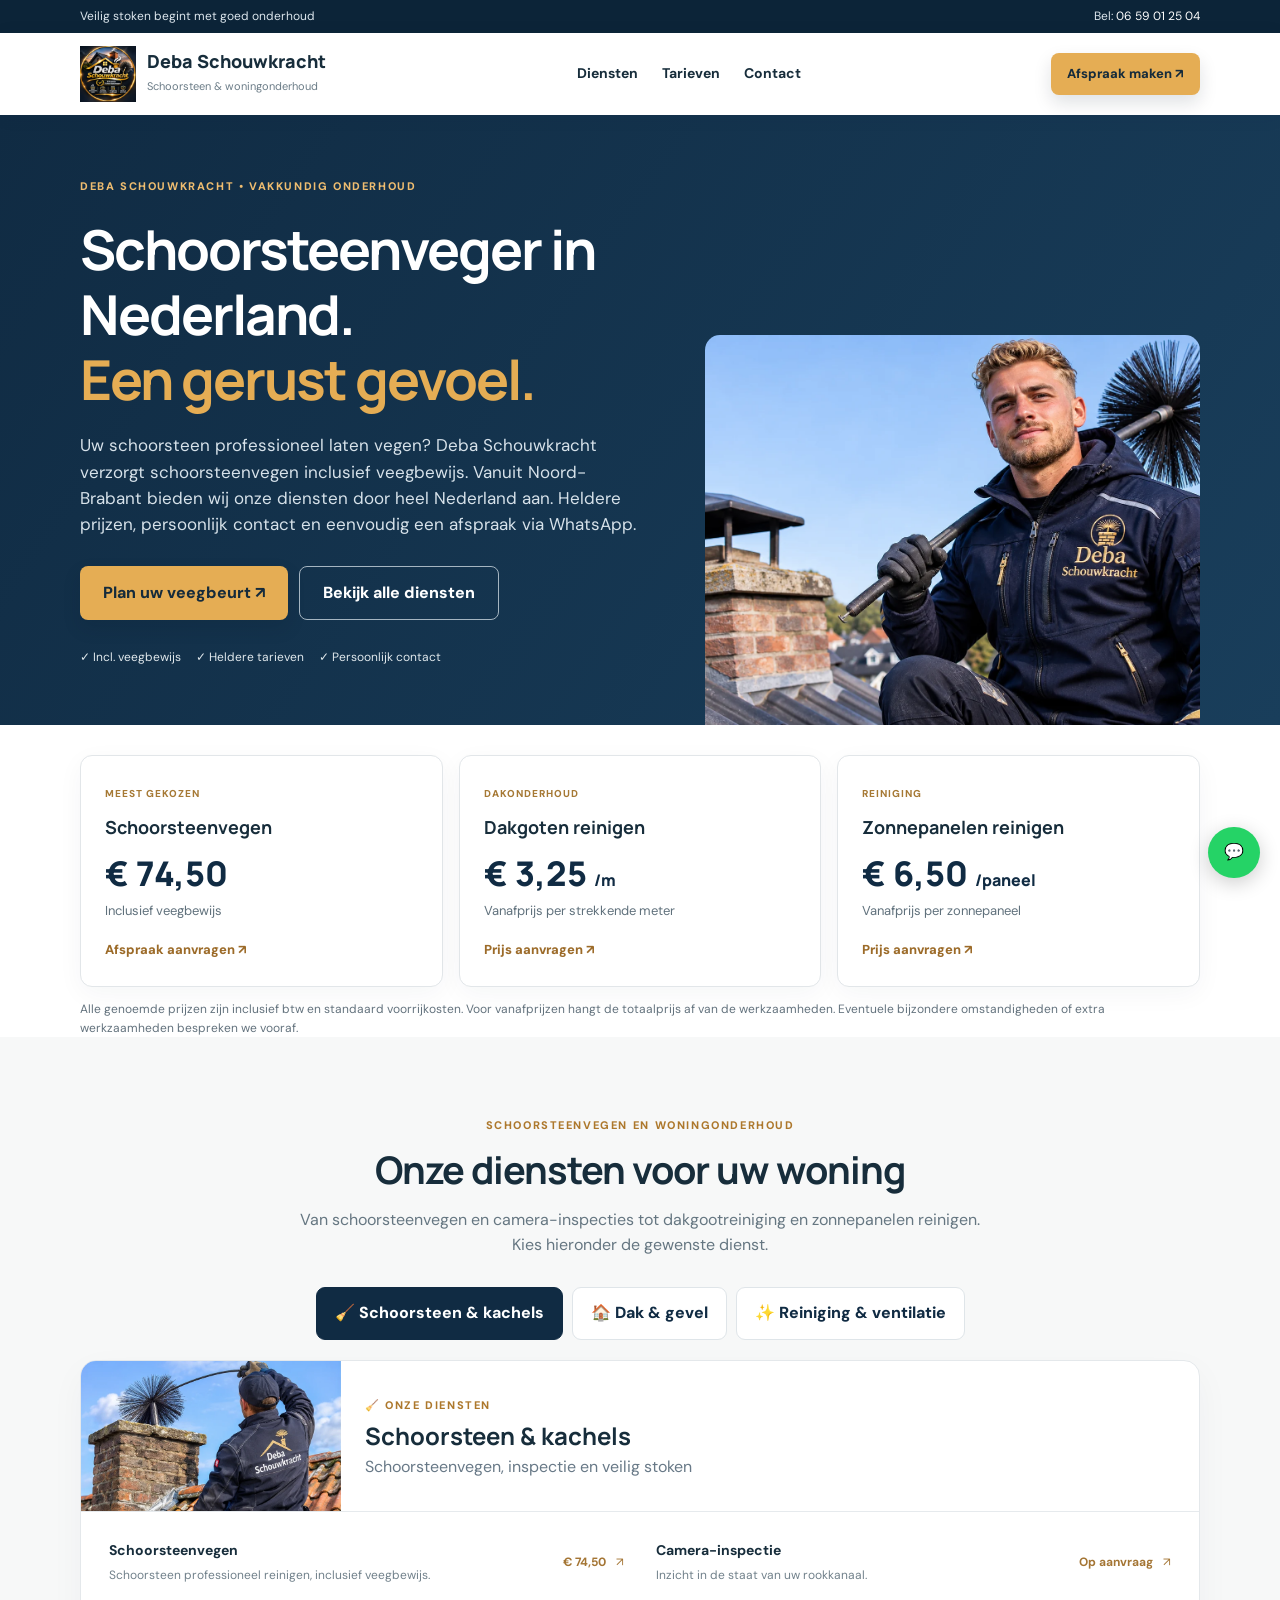
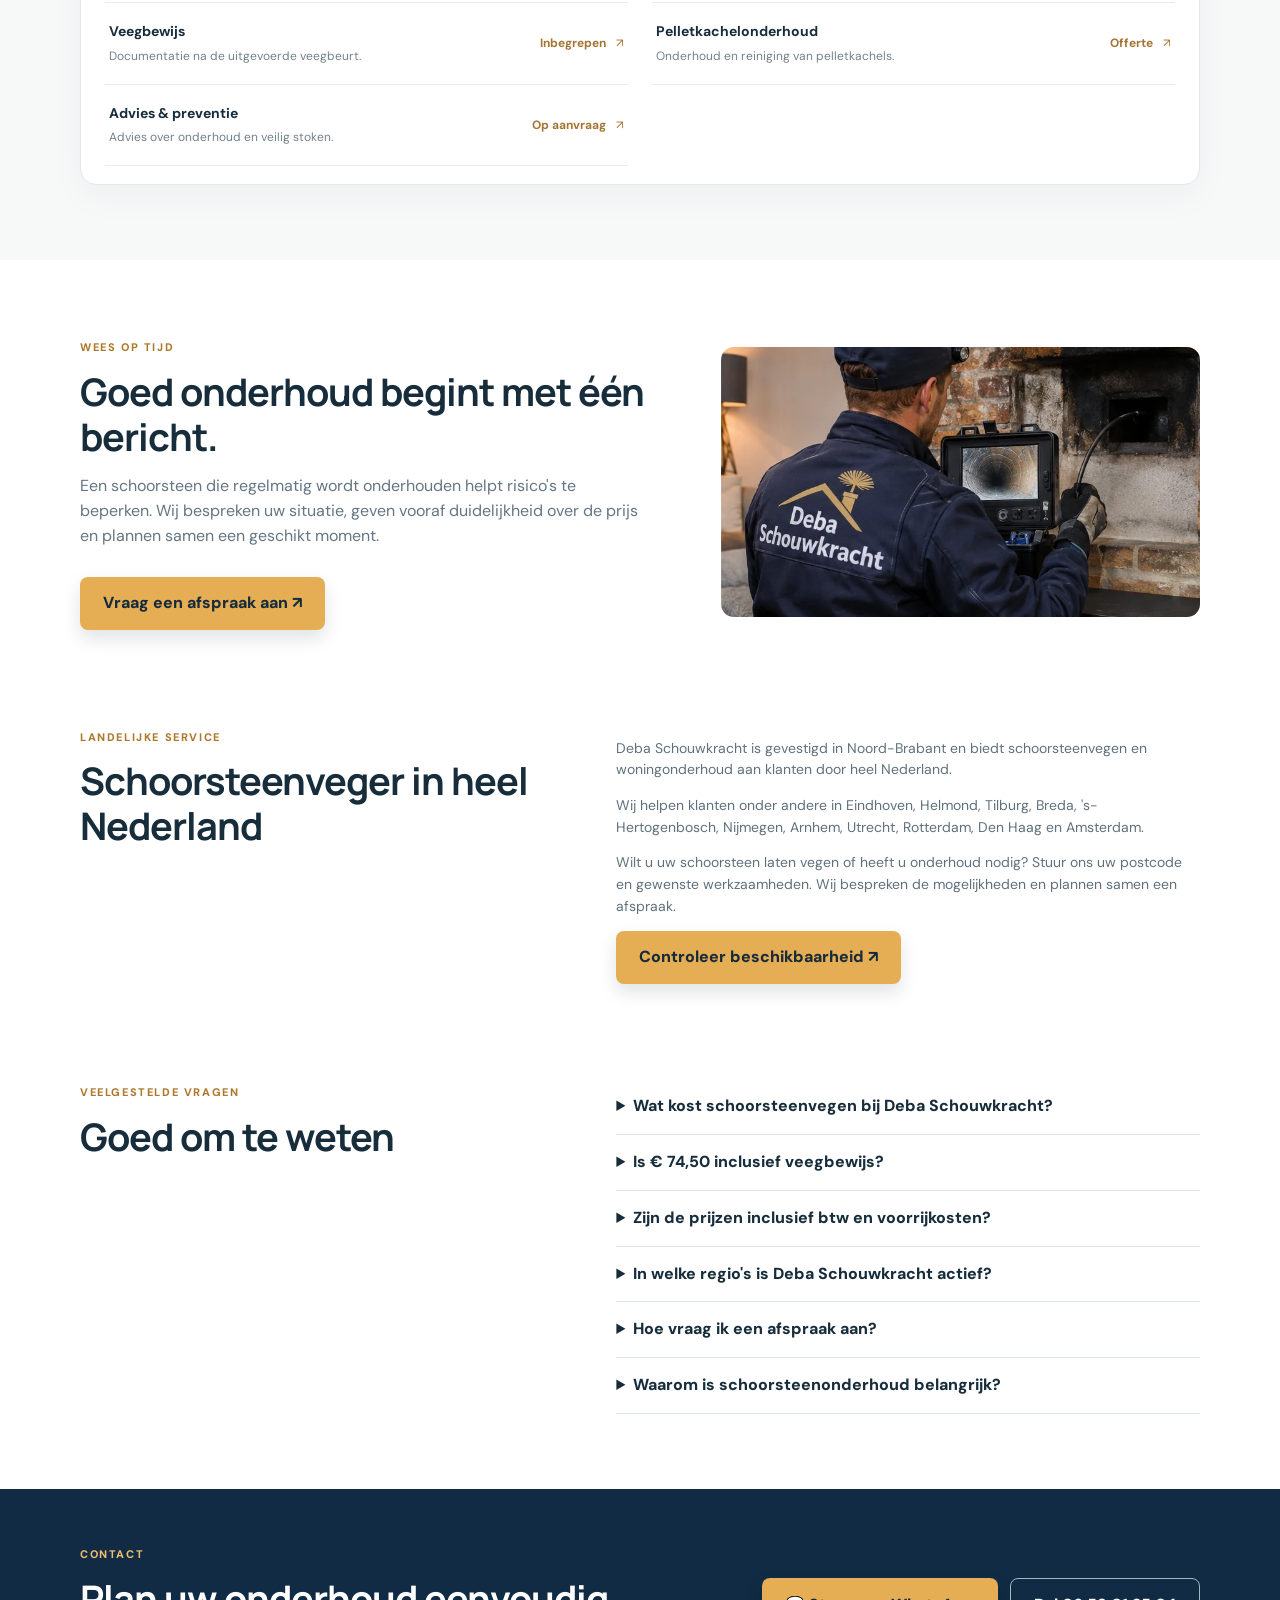
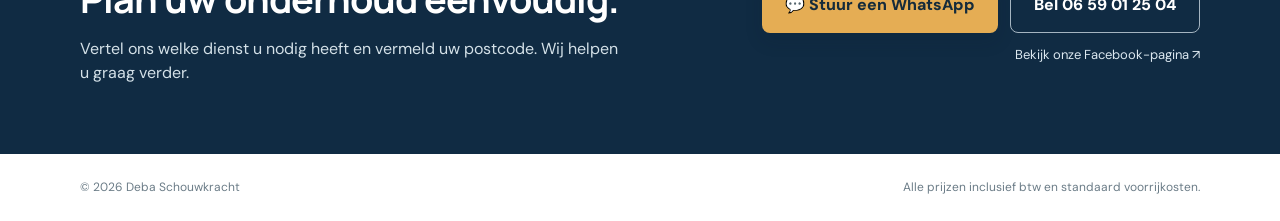
==== commit 399a9d0f: "Update fmt.Println message from 'Hello' to 'Goodbye'" ====
--- a/index.html
+++ b/index.html
@@ -1,11 +1,599 @@
-<!doctype html><html lang="nl"><head><meta charset="utf-8"><meta name="viewport" content="width=device-width,initial-scale=1"><meta name="theme-color" content="#102b43"><meta name="description" content="Deba Schouwkracht: schoorsteenvegen inclusief veegbewijs voor € 74,50. Ook dakgoten, zonnepanelen en onderhoud. Alle prijzen inclusief btw en standaard voorrijkosten."><title>Deba Schouwkracht | Schoorsteenvegen & onderhoud</title><link rel="icon" href="assets/favicon.svg"><link rel="stylesheet" href="style.css"></head><body>
-<div class="topline"><div class="container">Veilig stoken begint met goed onderhoud <span>Bel: <a href="tel:+31659012504">06 59 01 25 04</a></span></div></div>
-<header class="header"><div class="container nav"><a class="brand" href="#top"><img src="assets/logo.webp" alt="Deba Schouwkracht logo"><span><b>Deba Schouwkracht</b><small>Schoorsteen & woningonderhoud</small></span></a><nav><a href="#diensten">Diensten</a><a href="#prijzen">Tarieven</a><a href="#contact">Contact</a></nav><a class="btn small" href="https://wa.me/31659012504" target="_blank" rel="noopener">Afspraak maken ↗</a></div></header>
-<main id="top"><section class="hero"><div class="container hero-grid"><div class="hero-text"><span class="eyebrow light-eyebrow">DEBA SCHOUWKRACHT • VAKKUNDIG ONDERHOUD</span><h1>Een schone schoorsteen.<br><em>Een gerust gevoel.</em></h1><p>Laat uw schoorsteen vegen of uw woning onderhouden. Heldere prijzen, persoonlijk contact en eenvoudig een afspraak via WhatsApp.</p><div class="hero-actions"><a class="btn" href="https://wa.me/31659012504?text=Goedendag%2C%20ik%20wil%20een%20veegbeurt%20inplannen." target="_blank" rel="noopener">Plan uw veegbeurt ↗</a><a class="btn outline" href="#diensten">Bekijk alle diensten</a></div><div class="trust"><span>✓ Incl. veegbewijs</span><span>✓ Heldere tarieven</span><span>✓ Persoonlijk contact</span></div></div><div class="hero-photo"><img src="assets/deba-monteur.webp" alt="Schoorsteenveger in Deba Schouwkracht werkjas"></div></div></section>
-<section class="prices container" id="prijzen"><div class="price-card"><span>MEEST GEKOZEN</span><h3>Schoorsteenvegen</h3><strong>€ 74,50</strong><p>Inclusief veegbewijs</p><a href="https://wa.me/31659012504?text=Ik%20wil%20een%20schoorsteenveegbeurt%20aanvragen" target="_blank" rel="noopener">Afspraak aanvragen ↗</a></div><div class="price-card"><span>DAKONDERHOUD</span><h3>Dakgoten reinigen</h3><strong>€ 3,25 <small>/m</small></strong><p>Vanafprijs per strekkende meter</p><a href="https://wa.me/31659012504?text=Ik%20wil%20mijn%20dakgoten%20laten%20reinigen" target="_blank" rel="noopener">Prijs aanvragen ↗</a></div><div class="price-card"><span>REINIGING</span><h3>Zonnepanelen reinigen</h3><strong>€ 6,50 <small>/paneel</small></strong><p>Vanafprijs per zonnepaneel</p><a href="https://wa.me/31659012504?text=Ik%20wil%20mijn%20zonnepanelen%20laten%20reinigen" target="_blank" rel="noopener">Prijs aanvragen ↗</a></div></section>
-<div class="container"><p class="price-note">Alle genoemde prijzen zijn inclusief btw en standaard voorrijkosten. Voor vanafprijzen hangt de totaalprijs af van de werkzaamheden. Eventuele bijzondere omstandigheden of extra werkzaamheden bespreken we vooraf.</p></div>
-<section class="services" id="diensten"><div class="container"><div class="section-title"><span class="eyebrow">ALLES OVERZICHTELIJK OP ÉÉN PLEK</span><h2>Wat kunnen wij voor u doen?</h2><p>Kies een categorie en bekijk de bijbehorende diensten. U hoeft niet door een lange pagina te scrollen.</p></div><div class="tabs" role="tablist" aria-label="Dienstencategorieën"><button class="tab active" role="tab" aria-selected="true" data-tab="0">🧹 Schoorsteen & kachels</button><button class="tab" role="tab" aria-selected="false" data-tab="1">🏠 Dak & gevel</button><button class="tab" role="tab" aria-selected="false" data-tab="2">✨ Reiniging & ventilatie</button></div><section class="category-panel" data-category="0" ><div class="category-intro"><img src="assets/schoorsteenvegen.webp" alt="Illustratie bij Schoorsteen & kachels" loading="lazy"><div><span class="eyebrow">🧹 ONZE DIENSTEN</span><h3>Schoorsteen & kachels</h3><p>Schoorsteenvegen, inspectie en veilig stoken</p></div></div><div class="service-list"><a class="service-line" href="https://wa.me/31659012504?text=Goedendag%20Deba%20Schouwkracht%2C%20ik%20wil%20informatie%20over%20Schoorsteenvegen.%20Mijn%20postcode%20is%3A%20" target="_blank" rel="noopener"><span><strong>Schoorsteenvegen</strong><small>Schoorsteen professioneel reinigen, inclusief veegbewijs.</small></span><span class="line-right"><b>€ 74,50</b><span aria-hidden="true">↗</span></span></a><a class="service-line" href="https://wa.me/31659012504?text=Goedendag%20Deba%20Schouwkracht%2C%20ik%20wil%20informatie%20over%20Camera-inspectie.%20Mijn%20postcode%20is%3A%20" target="_blank" rel="noopener"><span><strong>Camera-inspectie</strong><small>Inzicht in de staat van uw rookkanaal.</small></span><span class="line-right"><b>Op aanvraag</b><span aria-hidden="true">↗</span></span></a><a class="service-line" href="https://wa.me/31659012504?text=Goedendag%20Deba%20Schouwkracht%2C%20ik%20wil%20informatie%20over%20Veegbewijs.%20Mijn%20postcode%20is%3A%20" target="_blank" rel="noopener"><span><strong>Veegbewijs</strong><small>Documentatie na de uitgevoerde veegbeurt.</small></span><span class="line-right"><b>Inbegrepen</b><span aria-hidden="true">↗</span></span></a><a class="service-line" href="https://wa.me/31659012504?text=Goedendag%20Deba%20Schouwkracht%2C%20ik%20wil%20informatie%20over%20Pelletkachelonderhoud.%20Mijn%20postcode%20is%3A%20" target="_blank" rel="noopener"><span><strong>Pelletkachelonderhoud</strong><small>Onderhoud en reiniging van pelletkachels.</small></span><span class="line-right"><b>Offerte</b><span aria-hidden="true">↗</span></span></a><a class="service-line" href="https://wa.me/31659012504?text=Goedendag%20Deba%20Schouwkracht%2C%20ik%20wil%20informatie%20over%20Advies%20%26%20preventie.%20Mijn%20postcode%20is%3A%20" target="_blank" rel="noopener"><span><strong>Advies & preventie</strong><small>Advies over onderhoud en veilig stoken.</small></span><span class="line-right"><b>Op aanvraag</b><span aria-hidden="true">↗</span></span></a></div></section><section class="category-panel" data-category="1" hidden><div class="category-intro"><img src="assets/omslag.webp" alt="Illustratie bij Dak & gevel" loading="lazy"><div><span class="eyebrow">🏠 ONZE DIENSTEN</span><h3>Dak & gevel</h3><p>Dakgoten, dakkapellen en onderhoud</p></div></div><div class="service-list"><a class="service-line" href="https://wa.me/31659012504?text=Goedendag%20Deba%20Schouwkracht%2C%20ik%20wil%20informatie%20over%20Dakgoten%20reinigen.%20Mijn%20postcode%20is%3A%20" target="_blank" rel="noopener"><span><strong>Dakgoten reinigen</strong><small>Vuil en bladeren uit dakgoten verwijderen.</small></span><span class="line-right"><b>Vanaf € 3,25/m</b><span aria-hidden="true">↗</span></span></a><a class="service-line" href="https://wa.me/31659012504?text=Goedendag%20Deba%20Schouwkracht%2C%20ik%20wil%20informatie%20over%20Dakwerkzaamheden.%20Mijn%20postcode%20is%3A%20" target="_blank" rel="noopener"><span><strong>Dakwerkzaamheden</strong><small>Kleine dakwerkzaamheden en inspectie.</small></span><span class="line-right"><b>Offerte</b><span aria-hidden="true">↗</span></span></a><a class="service-line" href="https://wa.me/31659012504?text=Goedendag%20Deba%20Schouwkracht%2C%20ik%20wil%20informatie%20over%20Vogelpreventie.%20Mijn%20postcode%20is%3A%20" target="_blank" rel="noopener"><span><strong>Vogelpreventie</strong><small>Overlast en nestvorming helpen voorkomen.</small></span><span class="line-right"><b>Offerte</b><span aria-hidden="true">↗</span></span></a><a class="service-line" href="https://wa.me/31659012504?text=Goedendag%20Deba%20Schouwkracht%2C%20ik%20wil%20informatie%20over%20Dakkapel%20reinigen.%20Mijn%20postcode%20is%3A%20" target="_blank" rel="noopener"><span><strong>Dakkapel reinigen</strong><small>Buitenzijde van dakkapellen reinigen.</small></span><span class="line-right"><b>Offerte</b><span aria-hidden="true">↗</span></span></a><a class="service-line" href="https://wa.me/31659012504?text=Goedendag%20Deba%20Schouwkracht%2C%20ik%20wil%20informatie%20over%20Boeidelen%20reinigen.%20Mijn%20postcode%20is%3A%20" target="_blank" rel="noopener"><span><strong>Boeidelen reinigen</strong><small>Boeidelen en dakranden reinigen.</small></span><span class="line-right"><b>Offerte</b><span aria-hidden="true">↗</span></span></a></div></section><section class="category-panel" data-category="2" hidden><div class="category-intro"><img src="assets/advies-preventie.webp" alt="Illustratie bij Reiniging & ventilatie" loading="lazy"><div><span class="eyebrow">✨ ONZE DIENSTEN</span><h3>Reiniging & ventilatie</h3><p>Zonnepanelen en reinigingswerk</p></div></div><div class="service-list"><a class="service-line" href="https://wa.me/31659012504?text=Goedendag%20Deba%20Schouwkracht%2C%20ik%20wil%20informatie%20over%20Zonnepanelen%20reinigen.%20Mijn%20postcode%20is%3A%20" target="_blank" rel="noopener"><span><strong>Zonnepanelen reinigen</strong><small>Zorgvuldige reiniging van zonnepanelen.</small></span><span class="line-right"><b>Vanaf € 6,50/paneel</b><span aria-hidden="true">↗</span></span></a><a class="service-line" href="https://wa.me/31659012504?text=Goedendag%20Deba%20Schouwkracht%2C%20ik%20wil%20informatie%20over%20Mechanische%20ventilatie%20reinigen.%20Mijn%20postcode%20is%3A%20" target="_blank" rel="noopener"><span><strong>Mechanische ventilatie reinigen</strong><small>Ventilatieonderdelen en -kanalen reinigen.</small></span><span class="line-right"><b>Offerte</b><span aria-hidden="true">↗</span></span></a><a class="service-line" href="https://wa.me/31659012504?text=Goedendag%20Deba%20Schouwkracht%2C%20ik%20wil%20informatie%20over%20Algemene%20reiniging.%20Mijn%20postcode%20is%3A%20" target="_blank" rel="noopener"><span><strong>Algemene reiniging</strong><small>Overige reinigingswerkzaamheden op aanvraag.</small></span><span class="line-right"><b>Offerte</b><span aria-hidden="true">↗</span></span></a></div></section></div></section>
-<section class="about"><div class="container about-grid"><div><span class="eyebrow">WEES OP TIJD</span><h2>Goed onderhoud begint met één bericht.</h2><p>Een schoorsteen die regelmatig wordt onderhouden helpt risico's te beperken. Wij bespreken uw situatie, geven vooraf duidelijkheid over de prijs en plannen samen een geschikt moment.</p><a class="btn" href="https://wa.me/31659012504" target="_blank" rel="noopener">Vraag een afspraak aan ↗</a></div><img src="assets/camera-inspectie.webp" alt="Camera-inspectie schoorsteen" loading="lazy"></div></section>
-<section class="faq container"><div><span class="eyebrow">VEELGESTELDE VRAGEN</span><h2>Goed om te weten</h2></div><div><details><summary>Is € 74,50 inclusief veegbewijs?</summary><p>Ja, schoorsteenvegen inclusief veegbewijs kost € 74,50.</p></details><details><summary>Zijn de prijzen inclusief btw en voorrijkosten?</summary><p>Ja. De genoemde prijzen zijn inclusief btw en standaard voorrijkosten. Bij afwijkende omstandigheden of meerwerk bespreken wij de totale kosten vooraf.</p></details><details><summary>Hoe vraag ik een afspraak aan?</summary><p>Stuur een WhatsApp-bericht met uw postcode en de gewenste dienst. Wij bespreken vervolgens de mogelijkheden.</p></details></div></section>
-<section class="contact" id="contact"><div class="container contact-grid"><div><span class="eyebrow light-eyebrow">CONTACT</span><h2>Plan uw onderhoud eenvoudig.</h2><p>Vertel ons welke dienst u nodig heeft en vermeld uw postcode. Wij helpen u graag verder.</p></div><div class="contact-actions"><a class="btn" href="https://wa.me/31659012504?text=Goedendag%20Deba%20Schouwkracht%2C%20ik%20wil%20een%20afspraak%20aanvragen.%0ADienst%3A%0APostcode%3A%20" target="_blank" rel="noopener">💬 Stuur een WhatsApp</a><a class="btn outline" href="tel:+31659012504">Bel 06 59 01 25 04</a><a class="fb" href="https://www.facebook.com/share/1KygnqTtFA/?mibextid=wwXIfr" target="_blank" rel="noopener">Bekijk onze Facebook-pagina ↗</a></div></div></section></main>
-<footer><div class="container footer"><span>© <span id="year">2026</span> Deba Schouwkracht</span><span>Alle prijzen inclusief btw en standaard voorrijkosten.</span></div></footer><a class="floating" href="https://wa.me/31659012504" target="_blank" rel="noopener" aria-label="WhatsApp openen">💬</a><script src="script.js"></script></body></html>+
+<!doctype html>
+<html lang="nl">
+<head>
+  <meta charset="utf-8">
+  <meta name="viewport" content="width=device-width, initial-scale=1">
+  <meta name="theme-color" content="#102b43">
+
+  <!-- SEO -->
+  <title>Schoorsteenveger Nederland | Deba Schouwkracht</title>
+  <meta name="description" content="Schoorsteen laten vegen? Deba Schouwkracht verzorgt schoorsteenvegen inclusief veegbewijs vanaf € 74,50. Vanuit Noord-Brabant actief door heel Nederland.">
+  <meta name="robots" content="index, follow, max-image-preview:large">
+  <link rel="canonical" href="https://debaschouwkracht.nl/">
+
+  <!-- Social media -->
+  <meta property="og:type" content="website">
+  <meta property="og:locale" content="nl_NL">
+  <meta property="og:site_name" content="Deba Schouwkracht">
+  <meta property="og:title" content="Schoorsteenveger Nederland | Deba Schouwkracht">
+  <meta property="og:description" content="Professioneel schoorsteenvegen inclusief veegbewijs. Ook dakgoten, zonnepanelen en woningonderhoud. Vraag eenvoudig een afspraak aan.">
+  <meta property="og:url" content="https://debaschouwkracht.nl/">
+  <meta property="og:image" content="https://debaschouwkracht.nl/assets/deba-monteur.webp">
+  <meta name="twitter:card" content="summary_large_image">
+
+  <link rel="icon" href="assets/favicon.svg">
+  <link rel="stylesheet" href="style.css">
+
+  <!-- Google structured data -->
+  <script type="application/ld+json">
+  {
+    "@context": "https://schema.org",
+    "@type": "HomeAndConstructionBusiness",
+    "@id": "https://debaschouwkracht.nl/#bedrijf",
+    "name": "Deba Schouwkracht",
+    "url": "https://debaschouwkracht.nl/",
+    "description": "Schoorsteenvegen, schoorsteeninspectie, dakgootreiniging, zonnepanelen reinigen en woningonderhoud.",
+    "image": "https://debaschouwkracht.nl/assets/deba-monteur.webp",
+    "logo": "https://debaschouwkracht.nl/assets/logo.webp",
+    "telephone": "+31659012504",
+    "priceRange": "€€",
+    "address": {
+      "@type": "PostalAddress",
+      "addressRegion": "Noord-Brabant",
+      "addressCountry": "NL"
+    },
+    "areaServed": {
+      "@type": "Country",
+      "name": "Nederland"
+    },
+    "sameAs": [
+      "https://www.facebook.com/share/1KygnqTtFA/"
+    ],
+    "hasOfferCatalog": {
+      "@type": "OfferCatalog",
+      "name": "Diensten Deba Schouwkracht",
+      "itemListElement": [
+        {
+          "@type": "OfferCatalog",
+          "name": "Schoorsteen en kachels"
+        },
+        {
+          "@type": "OfferCatalog",
+          "name": "Dak en gevel"
+        },
+        {
+          "@type": "OfferCatalog",
+          "name": "Reiniging en ventilatie"
+        }
+      ]
+    }
+  }
+  </script>
+</head>
+
+<body>
+
+<div class="topline">
+  <div class="container">
+    Veilig stoken begint met goed onderhoud
+    <span>Bel: <a href="tel:+31659012504">06 59 01 25 04</a></span>
+  </div>
+</div>
+
+<header class="header">
+  <div class="container nav">
+    <a class="brand" href="#top">
+      <img src="assets/logo.webp" alt="Deba Schouwkracht logo" width="72" height="72">
+      <span>
+        <b>Deba Schouwkracht</b>
+        <small>Schoorsteen & woningonderhoud</small>
+      </span>
+    </a>
+
+    <nav aria-label="Hoofdnavigatie">
+      <a href="#diensten">Diensten</a>
+      <a href="#prijzen">Tarieven</a>
+      <a href="#contact">Contact</a>
+    </nav>
+
+    <a class="btn small" href="https://wa.me/31659012504" target="_blank" rel="noopener">
+      Afspraak maken ↗
+    </a>
+  </div>
+</header>
+
+<main id="top">
+
+  <!-- HERO -->
+  <section class="hero">
+    <div class="container hero-grid">
+
+      <div class="hero-text">
+        <span class="eyebrow light-eyebrow">
+          DEBA SCHOUWKRACHT • VAKKUNDIG ONDERHOUD
+        </span>
+
+        <h1>
+          Schoorsteenveger in Nederland.<br>
+          <em>Een gerust gevoel.</em>
+        </h1>
+
+        <p>
+          Uw schoorsteen professioneel laten vegen?
+          Deba Schouwkracht verzorgt schoorsteenvegen
+          inclusief veegbewijs. Vanuit Noord-Brabant
+          bieden wij onze diensten door heel Nederland aan.
+          Heldere prijzen, persoonlijk contact en eenvoudig
+          een afspraak via WhatsApp.
+        </p>
+
+        <div class="hero-actions">
+          <a class="btn" href="https://wa.me/31659012504?text=Goedendag%2C%20ik%20wil%20een%20veegbeurt%20inplannen." target="_blank" rel="noopener">
+            Plan uw veegbeurt ↗
+          </a>
+
+          <a class="btn outline" href="#diensten">
+            Bekijk alle diensten
+          </a>
+        </div>
+
+        <div class="trust">
+          <span>✓ Incl. veegbewijs</span>
+          <span>✓ Heldere tarieven</span>
+          <span>✓ Persoonlijk contact</span>
+        </div>
+      </div>
+
+      <div class="hero-photo">
+        <img src="assets/deba-monteur.webp"
+             alt="Schoorsteenveger van Deba Schouwkracht met professionele schoorsteenveegborstel"
+             fetchpriority="high">
+      </div>
+
+    </div>
+  </section>
+
+  <!-- PRIJZEN -->
+  <section class="prices container" id="prijzen">
+
+    <div class="price-card">
+      <span>MEEST GEKOZEN</span>
+      <h3>Schoorsteenvegen</h3>
+      <strong>€ 74,50</strong>
+      <p>Inclusief veegbewijs</p>
+      <a href="https://wa.me/31659012504?text=Ik%20wil%20een%20schoorsteenveegbeurt%20aanvragen" target="_blank" rel="noopener">
+        Afspraak aanvragen ↗
+      </a>
+    </div>
+
+    <div class="price-card">
+      <span>DAKONDERHOUD</span>
+      <h3>Dakgoten reinigen</h3>
+      <strong>€ 3,25 <small>/m</small></strong>
+      <p>Vanafprijs per strekkende meter</p>
+      <a href="https://wa.me/31659012504?text=Ik%20wil%20mijn%20dakgoten%20laten%20reinigen" target="_blank" rel="noopener">
+        Prijs aanvragen ↗
+      </a>
+    </div>
+
+    <div class="price-card">
+      <span>REINIGING</span>
+      <h3>Zonnepanelen reinigen</h3>
+      <strong>€ 6,50 <small>/paneel</small></strong>
+      <p>Vanafprijs per zonnepaneel</p>
+      <a href="https://wa.me/31659012504?text=Ik%20wil%20mijn%20zonnepanelen%20laten%20reinigen" target="_blank" rel="noopener">
+        Prijs aanvragen ↗
+      </a>
+    </div>
+
+  </section>
+
+  <div class="container">
+    <p class="price-note">
+      Alle genoemde prijzen zijn inclusief btw en standaard
+      voorrijkosten. Voor vanafprijzen hangt de totaalprijs
+      af van de werkzaamheden. Eventuele bijzondere
+      omstandigheden of extra werkzaamheden bespreken
+      we vooraf.
+    </p>
+  </div>
+
+  <!-- DIENSTEN -->
+  <section class="services" id="diensten">
+    <div class="container">
+
+      <div class="section-title">
+        <span class="eyebrow">
+          SCHOORSTEENVEGEN EN WONINGONDERHOUD
+        </span>
+        <h2>Onze diensten voor uw woning</h2>
+        <p>
+          Van schoorsteenvegen en camera-inspecties tot
+          dakgootreiniging en zonnepanelen reinigen.
+          Kies hieronder de gewenste dienst.
+        </p>
+      </div>
+
+      <div class="tabs" role="tablist" aria-label="Dienstencategorieën">
+        <button class="tab active" role="tab" aria-selected="true" data-tab="0">
+          🧹 Schoorsteen & kachels
+        </button>
+        <button class="tab" role="tab" aria-selected="false" data-tab="1">
+          🏠 Dak & gevel
+        </button>
+        <button class="tab" role="tab" aria-selected="false" data-tab="2">
+          ✨ Reiniging & ventilatie
+        </button>
+      </div>
+
+      <section class="category-panel" data-category="0">
+        <div class="category-intro">
+          <img src="assets/schoorsteenvegen.webp"
+               alt="Professioneel schoorsteenvegen"
+               loading="lazy">
+          <div>
+            <span class="eyebrow">🧹 ONZE DIENSTEN</span>
+            <h3>Schoorsteen & kachels</h3>
+            <p>Schoorsteenvegen, inspectie en veilig stoken</p>
+          </div>
+        </div>
+
+        <div class="service-list">
+
+          <a class="service-line" href="https://wa.me/31659012504?text=Goedendag%20Deba%20Schouwkracht%2C%20ik%20wil%20informatie%20over%20Schoorsteenvegen.%20Mijn%20postcode%20is%3A%20" target="_blank" rel="noopener">
+            <span>
+              <strong>Schoorsteenvegen</strong>
+              <small>Schoorsteen professioneel reinigen, inclusief veegbewijs.</small>
+            </span>
+            <span class="line-right">
+              <b>€ 74,50</b>
+              <span aria-hidden="true">↗</span>
+            </span>
+          </a>
+
+          <a class="service-line" href="https://wa.me/31659012504?text=Goedendag%20Deba%20Schouwkracht%2C%20ik%20wil%20informatie%20over%20Camera-inspectie.%20Mijn%20postcode%20is%3A%20" target="_blank" rel="noopener">
+            <span>
+              <strong>Camera-inspectie</strong>
+              <small>Inzicht in de staat van uw rookkanaal.</small>
+            </span>
+            <span class="line-right">
+              <b>Op aanvraag</b>
+              <span aria-hidden="true">↗</span>
+            </span>
+          </a>
+
+          <a class="service-line" href="https://wa.me/31659012504?text=Goedendag%20Deba%20Schouwkracht%2C%20ik%20wil%20informatie%20over%20Veegbewijs.%20Mijn%20postcode%20is%3A%20" target="_blank" rel="noopener">
+            <span>
+              <strong>Veegbewijs</strong>
+              <small>Documentatie na de uitgevoerde veegbeurt.</small>
+            </span>
+            <span class="line-right">
+              <b>Inbegrepen</b>
+              <span aria-hidden="true">↗</span>
+            </span>
+          </a>
+
+          <a class="service-line" href="https://wa.me/31659012504?text=Goedendag%20Deba%20Schouwkracht%2C%20ik%20wil%20informatie%20over%20Pelletkachelonderhoud.%20Mijn%20postcode%20is%3A%20" target="_blank" rel="noopener">
+            <span>
+              <strong>Pelletkachelonderhoud</strong>
+              <small>Onderhoud en reiniging van pelletkachels.</small>
+            </span>
+            <span class="line-right">
+              <b>Offerte</b>
+              <span aria-hidden="true">↗</span>
+            </span>
+          </a>
+
+          <a class="service-line" href="https://wa.me/31659012504?text=Goedendag%20Deba%20Schouwkracht%2C%20ik%20wil%20informatie%20over%20Advies%20%26%20preventie.%20Mijn%20postcode%20is%3A%20" target="_blank" rel="noopener">
+            <span>
+              <strong>Advies & preventie</strong>
+              <small>Advies over onderhoud en veilig stoken.</small>
+            </span>
+            <span class="line-right">
+              <b>Op aanvraag</b>
+              <span aria-hidden="true">↗</span>
+            </span>
+          </a>
+
+        </div>
+      </section>
+
+      <section class="category-panel" data-category="1" hidden>
+        <div class="category-intro">
+          <img src="assets/omslag.webp"
+               alt="Dak- en gevelonderhoud"
+               loading="lazy">
+          <div>
+            <span class="eyebrow">🏠 ONZE DIENSTEN</span>
+            <h3>Dak & gevel</h3>
+            <p>Dakgoten, dakkapellen en onderhoud</p>
+          </div>
+        </div>
+
+        <div class="service-list">
+
+          <a class="service-line" href="https://wa.me/31659012504?text=Goedendag%20Deba%20Schouwkracht%2C%20ik%20wil%20informatie%20over%20Dakgoten%20reinigen.%20Mijn%20postcode%20is%3A%20" target="_blank" rel="noopener">
+            <span>
+              <strong>Dakgoten reinigen</strong>
+              <small>Vuil en bladeren uit dakgoten verwijderen.</small>
+            </span>
+            <span class="line-right">
+              <b>Vanaf € 3,25/m</b>
+              <span aria-hidden="true">↗</span>
+            </span>
+          </a>
+
+          <a class="service-line" href="https://wa.me/31659012504?text=Goedendag%20Deba%20Schouwkracht%2C%20ik%20wil%20informatie%20over%20Dakwerkzaamheden.%20Mijn%20postcode%20is%3A%20" target="_blank" rel="noopener">
+            <span>
+              <strong>Dakwerkzaamheden</strong>
+              <small>Kleine dakwerkzaamheden en inspectie.</small>
+            </span>
+            <span class="line-right">
+              <b>Offerte</b>
+              <span aria-hidden="true">↗</span>
+            </span>
+          </a>
+
+          <a class="service-line" href="https://wa.me/31659012504?text=Goedendag%20Deba%20Schouwkracht%2C%20ik%20wil%20informatie%20over%20Vogelpreventie.%20Mijn%20postcode%20is%3A%20" target="_blank" rel="noopener">
+            <span>
+              <strong>Vogelpreventie</strong>
+              <small>Overlast en nestvorming helpen voorkomen.</small>
+            </span>
+            <span class="line-right">
+              <b>Offerte</b>
+              <span aria-hidden="true">↗</span>
+            </span>
+          </a>
+
+          <a class="service-line" href="https://wa.me/31659012504?text=Goedendag%20Deba%20Schouwkracht%2C%20ik%20wil%20informatie%20over%20Dakkapel%20reinigen.%20Mijn%20postcode%20is%3A%20" target="_blank" rel="noopener">
+            <span>
+              <strong>Dakkapel reinigen</strong>
+              <small>Buitenzijde van dakkapellen reinigen.</small>
+            </span>
+            <span class="line-right">
+              <b>Offerte</b>
+              <span aria-hidden="true">↗</span>
+            </span>
+          </a>
+
+          <a class="service-line" href="https://wa.me/31659012504?text=Goedendag%20Deba%20Schouwkracht%2C%20ik%20wil%20informatie%20over%20Boeidelen%20reinigen.%20Mijn%20postcode%20is%3A%20" target="_blank" rel="noopener">
+            <span>
+              <strong>Boeidelen reinigen</strong>
+              <small>Boeidelen en dakranden reinigen.</small>
+            </span>
+            <span class="line-right">
+              <b>Offerte</b>
+              <span aria-hidden="true">↗</span>
+            </span>
+          </a>
+
+        </div>
+      </section>
+
+      <section class="category-panel" data-category="2" hidden>
+        <div class="category-intro">
+          <img src="assets/advies-preventie.webp"
+               alt="Reiniging en ventilatieonderhoud"
+               loading="lazy">
+          <div>
+            <span class="eyebrow">✨ ONZE DIENSTEN</span>
+            <h3>Reiniging & ventilatie</h3>
+            <p>Zonnepanelen en reinigingswerk</p>
+          </div>
+        </div>
+
+        <div class="service-list">
+
+          <a class="service-line" href="https://wa.me/31659012504?text=Goedendag%20Deba%20Schouwkracht%2C%20ik%20wil%20informatie%20over%20Zonnepanelen%20reinigen.%20Mijn%20postcode%20is%3A%20" target="_blank" rel="noopener">
+            <span>
+              <strong>Zonnepanelen reinigen</strong>
+              <small>Zorgvuldige reiniging van zonnepanelen.</small>
+            </span>
+            <span class="line-right">
+              <b>Vanaf € 6,50/paneel</b>
+              <span aria-hidden="true">↗</span>
+            </span>
+          </a>
+
+          <a class="service-line" href="https://wa.me/31659012504?text=Goedendag%20Deba%20Schouwkracht%2C%20ik%20wil%20informatie%20over%20Mechanische%20ventilatie%20reinigen.%20Mijn%20postcode%20is%3A%20" target="_blank" rel="noopener">
+            <span>
+              <strong>Mechanische ventilatie reinigen</strong>
+              <small>Ventilatieonderdelen en -kanalen reinigen.</small>
+            </span>
+            <span class="line-right">
+              <b>Offerte</b>
+              <span aria-hidden="true">↗</span>
+            </span>
+          </a>
+
+          <a class="service-line" href="https://wa.me/31659012504?text=Goedendag%20Deba%20Schouwkracht%2C%20ik%20wil%20informatie%20over%20Algemene%20reiniging.%20Mijn%20postcode%20is%3A%20" target="_blank" rel="noopener">
+            <span>
+              <strong>Algemene reiniging</strong>
+              <small>Overige reinigingswerkzaamheden op aanvraag.</small>
+            </span>
+            <span class="line-right">
+              <b>Offerte</b>
+              <span aria-hidden="true">↗</span>
+            </span>
+          </a>
+
+        </div>
+      </section>
+
+    </div>
+  </section>
+
+  <!-- OVER ONS -->
+  <section class="about">
+    <div class="container about-grid">
+      <div>
+        <span class="eyebrow">WEES OP TIJD</span>
+        <h2>Goed onderhoud begint met één bericht.</h2>
+        <p>
+          Een schoorsteen die regelmatig wordt onderhouden
+          helpt risico's te beperken. Wij bespreken uw situatie,
+          geven vooraf duidelijkheid over de prijs en plannen
+          samen een geschikt moment.
+        </p>
+        <a class="btn" href="https://wa.me/31659012504" target="_blank" rel="noopener">
+          Vraag een afspraak aan ↗
+        </a>
+      </div>
+
+      <img src="assets/camera-inspectie.webp"
+           alt="Camera-inspectie van een schoorsteen"
+           loading="lazy">
+    </div>
+  </section>
+
+  <!-- LANDELIJK WERKGEBIED -->
+  <section class="faq container" id="werkgebied">
+    <div>
+      <span class="eyebrow">LANDELIJKE SERVICE</span>
+      <h2>Schoorsteenveger in heel Nederland</h2>
+    </div>
+
+    <div>
+      <p>
+        Deba Schouwkracht is gevestigd in Noord-Brabant
+        en biedt schoorsteenvegen en woningonderhoud
+        aan klanten door heel Nederland.
+      </p>
+
+      <p>
+        Wij helpen klanten onder andere in Eindhoven,
+        Helmond, Tilburg, Breda, 's-Hertogenbosch,
+        Nijmegen, Arnhem, Utrecht, Rotterdam,
+        Den Haag en Amsterdam.
+      </p>
+
+      <p>
+        Wilt u uw schoorsteen laten vegen of heeft u
+        onderhoud nodig? Stuur ons uw postcode en
+        gewenste werkzaamheden. Wij bespreken de
+        mogelijkheden en plannen samen een afspraak.
+      </p>
+
+      <a class="btn" href="https://wa.me/31659012504?text=Goedendag%2C%20ik%20wil%20graag%20een%20afspraak%20aanvragen.%20Mijn%20postcode%20is%3A%20" target="_blank" rel="noopener">
+        Controleer beschikbaarheid ↗
+      </a>
+    </div>
+  </section>
+
+  <!-- FAQ -->
+  <section class="faq container">
+    <div>
+      <span class="eyebrow">VEELGESTELDE VRAGEN</span>
+      <h2>Goed om te weten</h2>
+    </div>
+
+    <div>
+      <details>
+        <summary>Wat kost schoorsteenvegen bij Deba Schouwkracht?</summary>
+        <p>
+          Schoorsteenvegen inclusief veegbewijs kost
+          € 74,50, inclusief btw en standaard voorrijkosten.
+          Bij bijzondere omstandigheden of meerwerk
+          bespreken wij de kosten vooraf.
+        </p>
+      </details>
+
+      <details>
+        <summary>Is € 74,50 inclusief veegbewijs?</summary>
+        <p>
+          Ja, schoorsteenvegen inclusief veegbewijs
+          kost € 74,50.
+        </p>
+      </details>
+
+      <details>
+        <summary>Zijn de prijzen inclusief btw en voorrijkosten?</summary>
+        <p>
+          Ja. De genoemde prijzen zijn inclusief btw en
+          standaard voorrijkosten. Bij afwijkende
+          omstandigheden of meerwerk bespreken wij
+          de totale kosten vooraf.
+        </p>
+      </details>
+
+      <details>
+        <summary>In welke regio's is Deba Schouwkracht actief?</summary>
+        <p>
+          Wij zijn gevestigd in Noord-Brabant en bieden
+          onze diensten door heel Nederland aan.
+          Neem contact op met uw postcode om de
+          mogelijkheden te bespreken.
+        </p>
+      </details>
+
+      <details>
+        <summary>Hoe vraag ik een afspraak aan?</summary>
+        <p>
+          Stuur een WhatsApp-bericht met uw postcode
+          en de gewenste dienst. Wij bespreken vervolgens
+          de mogelijkheden.
+        </p>
+      </details>
+
+      <details>
+        <summary>Waarom is schoorsteenonderhoud belangrijk?</summary>
+        <p>
+          Regelmatig onderhoud helpt ophoping van roet
+          en andere vervuiling te beperken. Dit kan
+          bijdragen aan veiliger gebruik van uw
+          schoorsteen en rookkanaal.
+        </p>
+      </details>
+    </div>
+  </section>
+
+  <!-- CONTACT -->
+  <section class="contact" id="contact">
+    <div class="container contact-grid">
+
+      <div>
+        <span class="eyebrow light-eyebrow">CONTACT</span>
+        <h2>Plan uw onderhoud eenvoudig.</h2>
+        <p>
+          Vertel ons welke dienst u nodig heeft en
+          vermeld uw postcode. Wij helpen u graag verder.
+        </p>
+      </div>
+
+      <div class="contact-actions">
+        <a class="btn" href="https://wa.me/31659012504?text=Goedendag%20Deba%20Schouwkracht%2C%20ik%20wil%20een%20afspraak%20aanvragen.%0ADienst%3A%0APostcode%3A%20" target="_blank" rel="noopener">
+          💬 Stuur een WhatsApp
+        </a>
+
+        <a class="btn outline" href="tel:+31659012504">
+          Bel 06 59 01 25 04
+        </a>
+
+        <a class="fb" href="https://www.facebook.com/share/1KygnqTtFA/?mibextid=wwXIfr" target="_blank" rel="noopener">
+          Bekijk onze Facebook-pagina ↗
+        </a>
+      </div>
+
+    </div>
+  </section>
+
+</main>
+
+<footer>
+  <div class="container footer">
+    <span>© <span id="year">2026</span> Deba Schouwkracht</span>
+    <span>Alle prijzen inclusief btw en standaard voorrijkosten.</span>
+  </div>
+</footer>
+
+<a class="floating"
+   href="https://wa.me/31659012504"
+   target="_blank"
+   rel="noopener"
+   aria-label="WhatsApp openen">💬</a>
+
+<script src="script.js"></script>
+
+</body>
+</html>
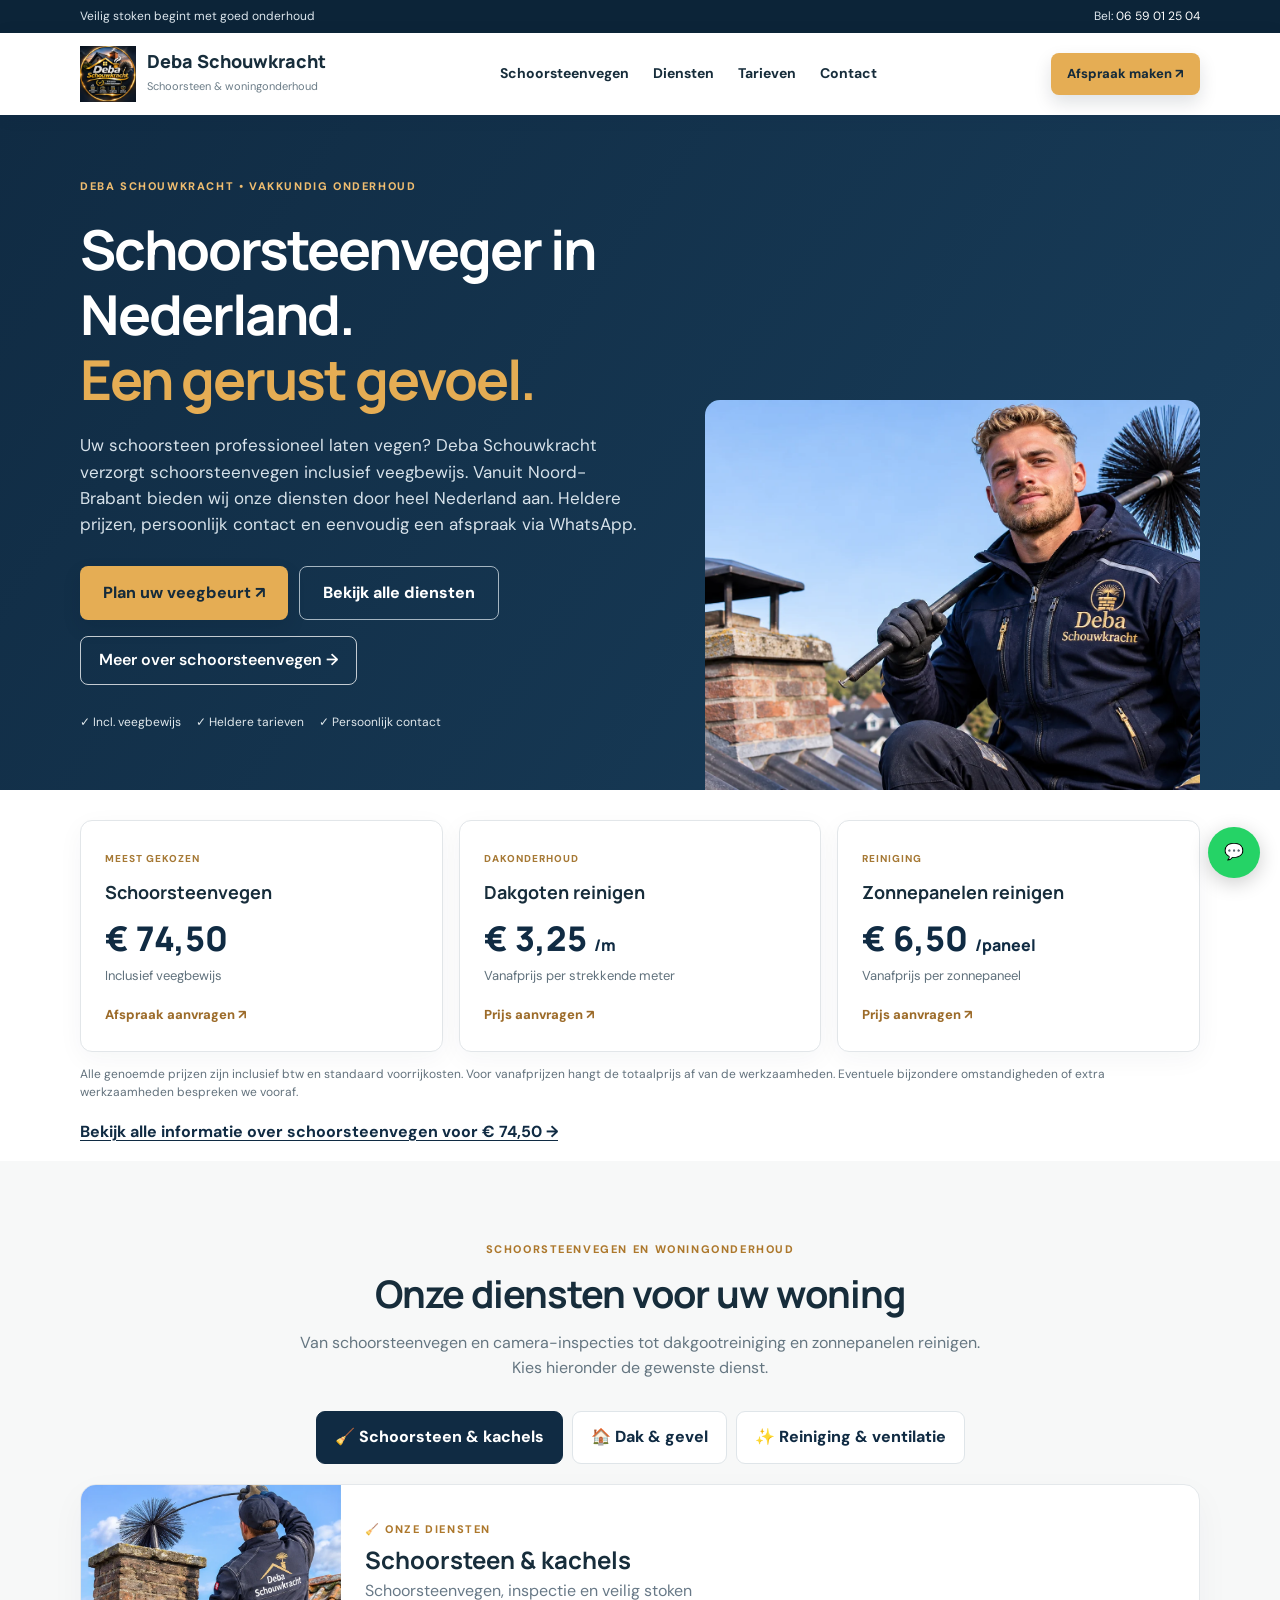
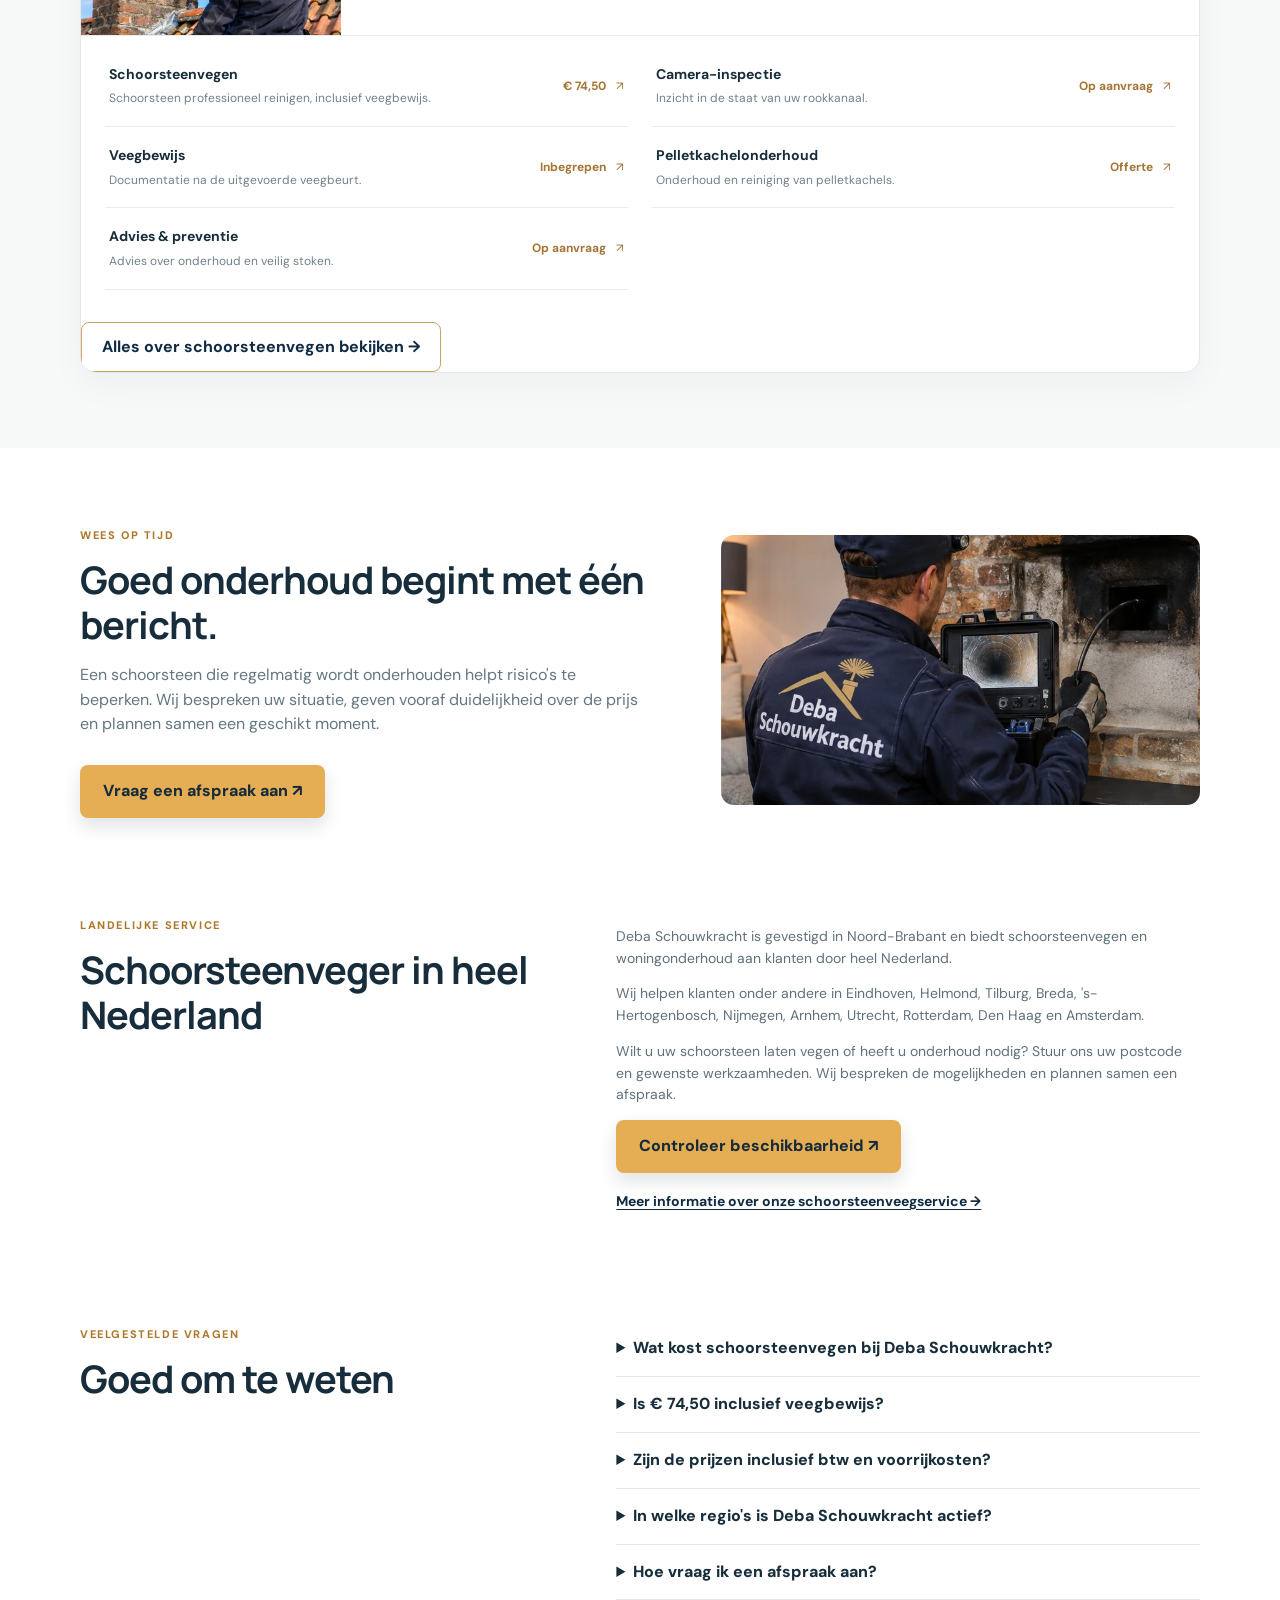
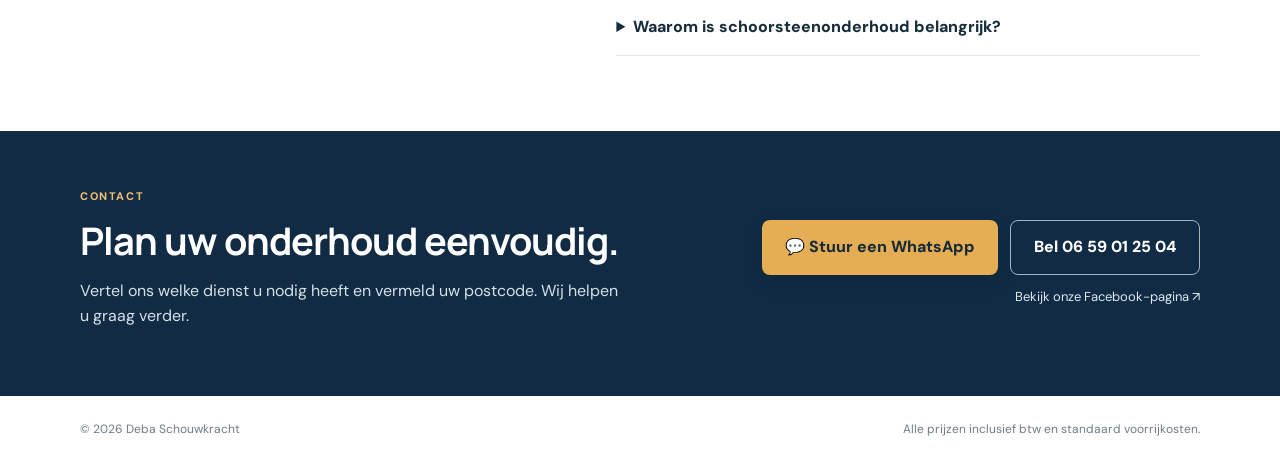
==== commit b9734368: "Update index.html" ====
--- a/index.html
+++ b/index.html
@@ -8,7 +8,7 @@
 
   <!-- SEO -->
   <title>Schoorsteenveger Nederland | Deba Schouwkracht</title>
-  <meta name="description" content="Schoorsteen laten vegen? Deba Schouwkracht verzorgt schoorsteenvegen inclusief veegbewijs vanaf € 74,50. Vanuit Noord-Brabant actief door heel Nederland.">
+  <meta name="description" content="Schoorsteen laten vegen? Deba Schouwkracht verzorgt schoorsteenvegen inclusief veegbewijs voor € 74,50. Vanuit Noord-Brabant actief door heel Nederland.">
   <meta name="robots" content="index, follow, max-image-preview:large">
   <link rel="canonical" href="https://debaschouwkracht.nl/">
 
@@ -24,6 +24,73 @@
 
   <link rel="icon" href="assets/favicon.svg">
   <link rel="stylesheet" href="style.css">
+
+  <!-- Aanvullende opmaak voor de nieuwe paginalinks -->
+  <style>
+    .seo-service-link {
+      display: inline-flex;
+      align-items: center;
+      justify-content: center;
+      gap: 8px;
+      margin-top: 14px;
+      padding: 12px 20px;
+      border: 1px solid #c9a45c;
+      border-radius: 8px;
+      color: #102b43;
+      background: #fff;
+      font-weight: 700;
+      text-decoration: none;
+      transition: background .2s ease, color .2s ease;
+    }
+
+    .seo-service-link:hover,
+    .seo-service-link:focus-visible {
+      background: #102b43;
+      color: #fff;
+    }
+
+    .seo-hero-link {
+      display: inline-flex;
+      align-items: center;
+      justify-content: center;
+      margin-top: 16px;
+      padding: 11px 18px;
+      border: 1px solid rgba(255,255,255,.75);
+      border-radius: 8px;
+      color: #fff;
+      font-weight: 600;
+      text-decoration: none;
+      transition: background .2s ease;
+    }
+
+    .seo-hero-link:hover,
+    .seo-hero-link:focus-visible {
+      background: rgba(255,255,255,.15);
+    }
+
+    .seo-more {
+      margin-top: 18px;
+    }
+
+    .seo-more a {
+      color: #102b43;
+      font-weight: 700;
+      text-decoration: underline;
+      text-underline-offset: 3px;
+    }
+
+    @media (max-width: 768px) {
+      .seo-hero-link {
+        width: 100%;
+        box-sizing: border-box;
+      }
+
+      .seo-service-link {
+        width: 100%;
+        box-sizing: border-box;
+      }
+    }
+  </style>
 
   <!-- Google structured data -->
   <script type="application/ld+json">
@@ -77,14 +144,20 @@
 <div class="topline">
   <div class="container">
     Veilig stoken begint met goed onderhoud
-    <span>Bel: <a href="tel:+31659012504">06 59 01 25 04</a></span>
+    <span>
+      Bel: <a href="tel:+31659012504">06 59 01 25 04</a>
+    </span>
   </div>
 </div>
 
 <header class="header">
   <div class="container nav">
+
     <a class="brand" href="#top">
-      <img src="assets/logo.webp" alt="Deba Schouwkracht logo" width="72" height="72">
+      <img src="assets/logo.webp"
+           alt="Deba Schouwkracht logo"
+           width="72"
+           height="72">
       <span>
         <b>Deba Schouwkracht</b>
         <small>Schoorsteen & woningonderhoud</small>
@@ -92,14 +165,19 @@
     </a>
 
     <nav aria-label="Hoofdnavigatie">
+      <a href="schoorsteenvegen.html">Schoorsteenvegen</a>
       <a href="#diensten">Diensten</a>
       <a href="#prijzen">Tarieven</a>
       <a href="#contact">Contact</a>
     </nav>
 
-    <a class="btn small" href="https://wa.me/31659012504" target="_blank" rel="noopener">
+    <a class="btn small"
+       href="https://wa.me/31659012504"
+       target="_blank"
+       rel="noopener">
       Afspraak maken ↗
     </a>
+
   </div>
 </header>
 
@@ -110,6 +188,7 @@
     <div class="container hero-grid">
 
       <div class="hero-text">
+
         <span class="eyebrow light-eyebrow">
           DEBA SCHOUWKRACHT • VAKKUNDIG ONDERHOUD
         </span>
@@ -129,20 +208,32 @@
         </p>
 
         <div class="hero-actions">
-          <a class="btn" href="https://wa.me/31659012504?text=Goedendag%2C%20ik%20wil%20een%20veegbeurt%20inplannen." target="_blank" rel="noopener">
+
+          <a class="btn"
+             href="https://wa.me/31659012504?text=Goedendag%2C%20ik%20wil%20een%20veegbeurt%20inplannen."
+             target="_blank"
+             rel="noopener">
             Plan uw veegbeurt ↗
           </a>
 
           <a class="btn outline" href="#diensten">
             Bekijk alle diensten
           </a>
+
         </div>
+
+        <!-- NIEUW: zichtbare link naar de SEO-pagina -->
+        <a class="seo-hero-link"
+           href="schoorsteenvegen.html">
+          Meer over schoorsteenvegen →
+        </a>
 
         <div class="trust">
           <span>✓ Incl. veegbewijs</span>
           <span>✓ Heldere tarieven</span>
           <span>✓ Persoonlijk contact</span>
         </div>
+
       </div>
 
       <div class="hero-photo">
@@ -162,7 +253,10 @@
       <h3>Schoorsteenvegen</h3>
       <strong>€ 74,50</strong>
       <p>Inclusief veegbewijs</p>
-      <a href="https://wa.me/31659012504?text=Ik%20wil%20een%20schoorsteenveegbeurt%20aanvragen" target="_blank" rel="noopener">
+
+      <a href="https://wa.me/31659012504?text=Ik%20wil%20een%20schoorsteenveegbeurt%20aanvragen"
+         target="_blank"
+         rel="noopener">
         Afspraak aanvragen ↗
       </a>
     </div>
@@ -172,7 +266,10 @@
       <h3>Dakgoten reinigen</h3>
       <strong>€ 3,25 <small>/m</small></strong>
       <p>Vanafprijs per strekkende meter</p>
-      <a href="https://wa.me/31659012504?text=Ik%20wil%20mijn%20dakgoten%20laten%20reinigen" target="_blank" rel="noopener">
+
+      <a href="https://wa.me/31659012504?text=Ik%20wil%20mijn%20dakgoten%20laten%20reinigen"
+         target="_blank"
+         rel="noopener">
         Prijs aanvragen ↗
       </a>
     </div>
@@ -182,7 +279,10 @@
       <h3>Zonnepanelen reinigen</h3>
       <strong>€ 6,50 <small>/paneel</small></strong>
       <p>Vanafprijs per zonnepaneel</p>
-      <a href="https://wa.me/31659012504?text=Ik%20wil%20mijn%20zonnepanelen%20laten%20reinigen" target="_blank" rel="noopener">
+
+      <a href="https://wa.me/31659012504?text=Ik%20wil%20mijn%20zonnepanelen%20laten%20reinigen"
+         target="_blank"
+         rel="noopener">
         Prijs aanvragen ↗
       </a>
     </div>
@@ -197,6 +297,12 @@
       omstandigheden of extra werkzaamheden bespreken
       we vooraf.
     </p>
+
+    <p class="seo-more">
+      <a href="schoorsteenvegen.html">
+        Bekijk alle informatie over schoorsteenvegen voor € 74,50 →
+      </a>
+    </p>
   </div>
 
   <!-- DIENSTEN -->
@@ -207,7 +313,9 @@
         <span class="eyebrow">
           SCHOORSTEENVEGEN EN WONINGONDERHOUD
         </span>
+
         <h2>Onze diensten voor uw woning</h2>
+
         <p>
           Van schoorsteenvegen en camera-inspecties tot
           dakgootreiniging en zonnepanelen reinigen.
@@ -215,23 +323,41 @@
         </p>
       </div>
 
-      <div class="tabs" role="tablist" aria-label="Dienstencategorieën">
-        <button class="tab active" role="tab" aria-selected="true" data-tab="0">
+      <div class="tabs"
+           role="tablist"
+           aria-label="Dienstencategorieën">
+
+        <button class="tab active"
+                role="tab"
+                aria-selected="true"
+                data-tab="0">
           🧹 Schoorsteen & kachels
         </button>
-        <button class="tab" role="tab" aria-selected="false" data-tab="1">
+
+        <button class="tab"
+                role="tab"
+                aria-selected="false"
+                data-tab="1">
           🏠 Dak & gevel
         </button>
-        <button class="tab" role="tab" aria-selected="false" data-tab="2">
+
+        <button class="tab"
+                role="tab"
+                aria-selected="false"
+                data-tab="2">
           ✨ Reiniging & ventilatie
         </button>
+
       </div>
 
+      <!-- SCHOORSTEEN EN KACHELS -->
       <section class="category-panel" data-category="0">
+
         <div class="category-intro">
           <img src="assets/schoorsteenvegen.webp"
                alt="Professioneel schoorsteenvegen"
                loading="lazy">
+
           <div>
             <span class="eyebrow">🧹 ONZE DIENSTEN</span>
             <h3>Schoorsteen & kachels</h3>
@@ -241,10 +367,16 @@
 
         <div class="service-list">
 
-          <a class="service-line" href="https://wa.me/31659012504?text=Goedendag%20Deba%20Schouwkracht%2C%20ik%20wil%20informatie%20over%20Schoorsteenvegen.%20Mijn%20postcode%20is%3A%20" target="_blank" rel="noopener">
+          <a class="service-line"
+             href="https://wa.me/31659012504?text=Goedendag%20Deba%20Schouwkracht%2C%20ik%20wil%20informatie%20over%20Schoorsteenvegen.%20Mijn%20postcode%20is%3A%20"
+             target="_blank"
+             rel="noopener">
             <span>
               <strong>Schoorsteenvegen</strong>
-              <small>Schoorsteen professioneel reinigen, inclusief veegbewijs.</small>
+              <small>
+                Schoorsteen professioneel reinigen,
+                inclusief veegbewijs.
+              </small>
             </span>
             <span class="line-right">
               <b>€ 74,50</b>
@@ -252,7 +384,10 @@
             </span>
           </a>
 
-          <a class="service-line" href="https://wa.me/31659012504?text=Goedendag%20Deba%20Schouwkracht%2C%20ik%20wil%20informatie%20over%20Camera-inspectie.%20Mijn%20postcode%20is%3A%20" target="_blank" rel="noopener">
+          <a class="service-line"
+             href="https://wa.me/31659012504?text=Goedendag%20Deba%20Schouwkracht%2C%20ik%20wil%20informatie%20over%20Camera-inspectie.%20Mijn%20postcode%20is%3A%20"
+             target="_blank"
+             rel="noopener">
             <span>
               <strong>Camera-inspectie</strong>
               <small>Inzicht in de staat van uw rookkanaal.</small>
@@ -263,7 +398,10 @@
             </span>
           </a>
 
-          <a class="service-line" href="https://wa.me/31659012504?text=Goedendag%20Deba%20Schouwkracht%2C%20ik%20wil%20informatie%20over%20Veegbewijs.%20Mijn%20postcode%20is%3A%20" target="_blank" rel="noopener">
+          <a class="service-line"
+             href="https://wa.me/31659012504?text=Goedendag%20Deba%20Schouwkracht%2C%20ik%20wil%20informatie%20over%20Veegbewijs.%20Mijn%20postcode%20is%3A%20"
+             target="_blank"
+             rel="noopener">
             <span>
               <strong>Veegbewijs</strong>
               <small>Documentatie na de uitgevoerde veegbeurt.</small>
@@ -274,7 +412,10 @@
             </span>
           </a>
 
-          <a class="service-line" href="https://wa.me/31659012504?text=Goedendag%20Deba%20Schouwkracht%2C%20ik%20wil%20informatie%20over%20Pelletkachelonderhoud.%20Mijn%20postcode%20is%3A%20" target="_blank" rel="noopener">
+          <a class="service-line"
+             href="https://wa.me/31659012504?text=Goedendag%20Deba%20Schouwkracht%2C%20ik%20wil%20informatie%20over%20Pelletkachelonderhoud.%20Mijn%20postcode%20is%3A%20"
+             target="_blank"
+             rel="noopener">
             <span>
               <strong>Pelletkachelonderhoud</strong>
               <small>Onderhoud en reiniging van pelletkachels.</small>
@@ -285,7 +426,10 @@
             </span>
           </a>
 
-          <a class="service-line" href="https://wa.me/31659012504?text=Goedendag%20Deba%20Schouwkracht%2C%20ik%20wil%20informatie%20over%20Advies%20%26%20preventie.%20Mijn%20postcode%20is%3A%20" target="_blank" rel="noopener">
+          <a class="service-line"
+             href="https://wa.me/31659012504?text=Goedendag%20Deba%20Schouwkracht%2C%20ik%20wil%20informatie%20over%20Advies%20%26%20preventie.%20Mijn%20postcode%20is%3A%20"
+             target="_blank"
+             rel="noopener">
             <span>
               <strong>Advies & preventie</strong>
               <small>Advies over onderhoud en veilig stoken.</small>
@@ -297,13 +441,25 @@
           </a>
 
         </div>
+
+        <!-- NIEUW: interne link onder de diensten -->
+        <a class="seo-service-link"
+           href="schoorsteenvegen.html">
+          Alles over schoorsteenvegen bekijken →
+        </a>
+
       </section>
 
-      <section class="category-panel" data-category="1" hidden>
+      <!-- DAK EN GEVEL -->
+      <section class="category-panel"
+               data-category="1"
+               hidden>
+
         <div class="category-intro">
           <img src="assets/omslag.webp"
                alt="Dak- en gevelonderhoud"
                loading="lazy">
+
           <div>
             <span class="eyebrow">🏠 ONZE DIENSTEN</span>
             <h3>Dak & gevel</h3>
@@ -313,7 +469,10 @@
 
         <div class="service-list">
 
-          <a class="service-line" href="https://wa.me/31659012504?text=Goedendag%20Deba%20Schouwkracht%2C%20ik%20wil%20informatie%20over%20Dakgoten%20reinigen.%20Mijn%20postcode%20is%3A%20" target="_blank" rel="noopener">
+          <a class="service-line"
+             href="https://wa.me/31659012504?text=Goedendag%20Deba%20Schouwkracht%2C%20ik%20wil%20informatie%20over%20Dakgoten%20reinigen.%20Mijn%20postcode%20is%3A%20"
+             target="_blank"
+             rel="noopener">
             <span>
               <strong>Dakgoten reinigen</strong>
               <small>Vuil en bladeren uit dakgoten verwijderen.</small>
@@ -324,7 +483,10 @@
             </span>
           </a>
 
-          <a class="service-line" href="https://wa.me/31659012504?text=Goedendag%20Deba%20Schouwkracht%2C%20ik%20wil%20informatie%20over%20Dakwerkzaamheden.%20Mijn%20postcode%20is%3A%20" target="_blank" rel="noopener">
+          <a class="service-line"
+             href="https://wa.me/31659012504?text=Goedendag%20Deba%20Schouwkracht%2C%20ik%20wil%20informatie%20over%20Dakwerkzaamheden.%20Mijn%20postcode%20is%3A%20"
+             target="_blank"
+             rel="noopener">
             <span>
               <strong>Dakwerkzaamheden</strong>
               <small>Kleine dakwerkzaamheden en inspectie.</small>
@@ -335,7 +497,10 @@
             </span>
           </a>
 
-          <a class="service-line" href="https://wa.me/31659012504?text=Goedendag%20Deba%20Schouwkracht%2C%20ik%20wil%20informatie%20over%20Vogelpreventie.%20Mijn%20postcode%20is%3A%20" target="_blank" rel="noopener">
+          <a class="service-line"
+             href="https://wa.me/31659012504?text=Goedendag%20Deba%20Schouwkracht%2C%20ik%20wil%20informatie%20over%20Vogelpreventie.%20Mijn%20postcode%20is%3A%20"
+             target="_blank"
+             rel="noopener">
             <span>
               <strong>Vogelpreventie</strong>
               <small>Overlast en nestvorming helpen voorkomen.</small>
@@ -346,7 +511,10 @@
             </span>
           </a>
 
-          <a class="service-line" href="https://wa.me/31659012504?text=Goedendag%20Deba%20Schouwkracht%2C%20ik%20wil%20informatie%20over%20Dakkapel%20reinigen.%20Mijn%20postcode%20is%3A%20" target="_blank" rel="noopener">
+          <a class="service-line"
+             href="https://wa.me/31659012504?text=Goedendag%20Deba%20Schouwkracht%2C%20ik%20wil%20informatie%20over%20Dakkapel%20reinigen.%20Mijn%20postcode%20is%3A%20"
+             target="_blank"
+             rel="noopener">
             <span>
               <strong>Dakkapel reinigen</strong>
               <small>Buitenzijde van dakkapellen reinigen.</small>
@@ -357,7 +525,10 @@
             </span>
           </a>
 
-          <a class="service-line" href="https://wa.me/31659012504?text=Goedendag%20Deba%20Schouwkracht%2C%20ik%20wil%20informatie%20over%20Boeidelen%20reinigen.%20Mijn%20postcode%20is%3A%20" target="_blank" rel="noopener">
+          <a class="service-line"
+             href="https://wa.me/31659012504?text=Goedendag%20Deba%20Schouwkracht%2C%20ik%20wil%20informatie%20over%20Boeidelen%20reinigen.%20Mijn%20postcode%20is%3A%20"
+             target="_blank"
+             rel="noopener">
             <span>
               <strong>Boeidelen reinigen</strong>
               <small>Boeidelen en dakranden reinigen.</small>
@@ -371,11 +542,16 @@
         </div>
       </section>
 
-      <section class="category-panel" data-category="2" hidden>
+      <!-- REINIGING EN VENTILATIE -->
+      <section class="category-panel"
+               data-category="2"
+               hidden>
+
         <div class="category-intro">
           <img src="assets/advies-preventie.webp"
                alt="Reiniging en ventilatieonderhoud"
                loading="lazy">
+
           <div>
             <span class="eyebrow">✨ ONZE DIENSTEN</span>
             <h3>Reiniging & ventilatie</h3>
@@ -385,7 +561,10 @@
 
         <div class="service-list">
 
-          <a class="service-line" href="https://wa.me/31659012504?text=Goedendag%20Deba%20Schouwkracht%2C%20ik%20wil%20informatie%20over%20Zonnepanelen%20reinigen.%20Mijn%20postcode%20is%3A%20" target="_blank" rel="noopener">
+          <a class="service-line"
+             href="https://wa.me/31659012504?text=Goedendag%20Deba%20Schouwkracht%2C%20ik%20wil%20informatie%20over%20Zonnepanelen%20reinigen.%20Mijn%20postcode%20is%3A%20"
+             target="_blank"
+             rel="noopener">
             <span>
               <strong>Zonnepanelen reinigen</strong>
               <small>Zorgvuldige reiniging van zonnepanelen.</small>
@@ -396,7 +575,10 @@
             </span>
           </a>
 
-          <a class="service-line" href="https://wa.me/31659012504?text=Goedendag%20Deba%20Schouwkracht%2C%20ik%20wil%20informatie%20over%20Mechanische%20ventilatie%20reinigen.%20Mijn%20postcode%20is%3A%20" target="_blank" rel="noopener">
+          <a class="service-line"
+             href="https://wa.me/31659012504?text=Goedendag%20Deba%20Schouwkracht%2C%20ik%20wil%20informatie%20over%20Mechanische%20ventilatie%20reinigen.%20Mijn%20postcode%20is%3A%20"
+             target="_blank"
+             rel="noopener">
             <span>
               <strong>Mechanische ventilatie reinigen</strong>
               <small>Ventilatieonderdelen en -kanalen reinigen.</small>
@@ -407,7 +589,10 @@
             </span>
           </a>
 
-          <a class="service-line" href="https://wa.me/31659012504?text=Goedendag%20Deba%20Schouwkracht%2C%20ik%20wil%20informatie%20over%20Algemene%20reiniging.%20Mijn%20postcode%20is%3A%20" target="_blank" rel="noopener">
+          <a class="service-line"
+             href="https://wa.me/31659012504?text=Goedendag%20Deba%20Schouwkracht%2C%20ik%20wil%20informatie%20over%20Algemene%20reiniging.%20Mijn%20postcode%20is%3A%20"
+             target="_blank"
+             rel="noopener">
             <span>
               <strong>Algemene reiniging</strong>
               <small>Overige reinigingswerkzaamheden op aanvraag.</small>
@@ -427,16 +612,23 @@
   <!-- OVER ONS -->
   <section class="about">
     <div class="container about-grid">
+
       <div>
         <span class="eyebrow">WEES OP TIJD</span>
+
         <h2>Goed onderhoud begint met één bericht.</h2>
+
         <p>
           Een schoorsteen die regelmatig wordt onderhouden
           helpt risico's te beperken. Wij bespreken uw situatie,
           geven vooraf duidelijkheid over de prijs en plannen
           samen een geschikt moment.
         </p>
-        <a class="btn" href="https://wa.me/31659012504" target="_blank" rel="noopener">
+
+        <a class="btn"
+           href="https://wa.me/31659012504"
+           target="_blank"
+           rel="noopener">
           Vraag een afspraak aan ↗
         </a>
       </div>
@@ -444,11 +636,13 @@
       <img src="assets/camera-inspectie.webp"
            alt="Camera-inspectie van een schoorsteen"
            loading="lazy">
+
     </div>
   </section>
 
   <!-- LANDELIJK WERKGEBIED -->
   <section class="faq container" id="werkgebied">
+
     <div>
       <span class="eyebrow">LANDELIJKE SERVICE</span>
       <h2>Schoorsteenveger in heel Nederland</h2>
@@ -475,20 +669,32 @@
         mogelijkheden en plannen samen een afspraak.
       </p>
 
-      <a class="btn" href="https://wa.me/31659012504?text=Goedendag%2C%20ik%20wil%20graag%20een%20afspraak%20aanvragen.%20Mijn%20postcode%20is%3A%20" target="_blank" rel="noopener">
+      <a class="btn"
+         href="https://wa.me/31659012504?text=Goedendag%2C%20ik%20wil%20graag%20een%20afspraak%20aanvragen.%20Mijn%20postcode%20is%3A%20"
+         target="_blank"
+         rel="noopener">
         Controleer beschikbaarheid ↗
       </a>
-    </div>
+
+      <p class="seo-more">
+        <a href="schoorsteenvegen.html">
+          Meer informatie over onze schoorsteenveegservice →
+        </a>
+      </p>
+    </div>
+
   </section>
 
   <!-- FAQ -->
   <section class="faq container">
+
     <div>
       <span class="eyebrow">VEELGESTELDE VRAGEN</span>
       <h2>Goed om te weten</h2>
     </div>
 
     <div>
+
       <details>
         <summary>Wat kost schoorsteenvegen bij Deba Schouwkracht?</summary>
         <p>
@@ -545,6 +751,7 @@
           schoorsteen en rookkanaal.
         </p>
       </details>
+
     </div>
   </section>
 
@@ -555,6 +762,7 @@
       <div>
         <span class="eyebrow light-eyebrow">CONTACT</span>
         <h2>Plan uw onderhoud eenvoudig.</h2>
+
         <p>
           Vertel ons welke dienst u nodig heeft en
           vermeld uw postcode. Wij helpen u graag verder.
@@ -562,7 +770,11 @@
       </div>
 
       <div class="contact-actions">
-        <a class="btn" href="https://wa.me/31659012504?text=Goedendag%20Deba%20Schouwkracht%2C%20ik%20wil%20een%20afspraak%20aanvragen.%0ADienst%3A%0APostcode%3A%20" target="_blank" rel="noopener">
+
+        <a class="btn"
+           href="https://wa.me/31659012504?text=Goedendag%20Deba%20Schouwkracht%2C%20ik%20wil%20een%20afspraak%20aanvragen.%0ADienst%3A%0APostcode%3A%20"
+           target="_blank"
+           rel="noopener">
           💬 Stuur een WhatsApp
         </a>
 
@@ -570,9 +782,13 @@
           Bel 06 59 01 25 04
         </a>
 
-        <a class="fb" href="https://www.facebook.com/share/1KygnqTtFA/?mibextid=wwXIfr" target="_blank" rel="noopener">
+        <a class="fb"
+           href="https://www.facebook.com/share/1KygnqTtFA/?mibextid=wwXIfr"
+           target="_blank"
+           rel="noopener">
           Bekijk onze Facebook-pagina ↗
         </a>
+
       </div>
 
     </div>
@@ -582,8 +798,12 @@
 
 <footer>
   <div class="container footer">
-    <span>© <span id="year">2026</span> Deba Schouwkracht</span>
-    <span>Alle prijzen inclusief btw en standaard voorrijkosten.</span>
+    <span>
+      © <span id="year">2026</span> Deba Schouwkracht
+    </span>
+    <span>
+      Alle prijzen inclusief btw en standaard voorrijkosten.
+    </span>
   </div>
 </footer>
 
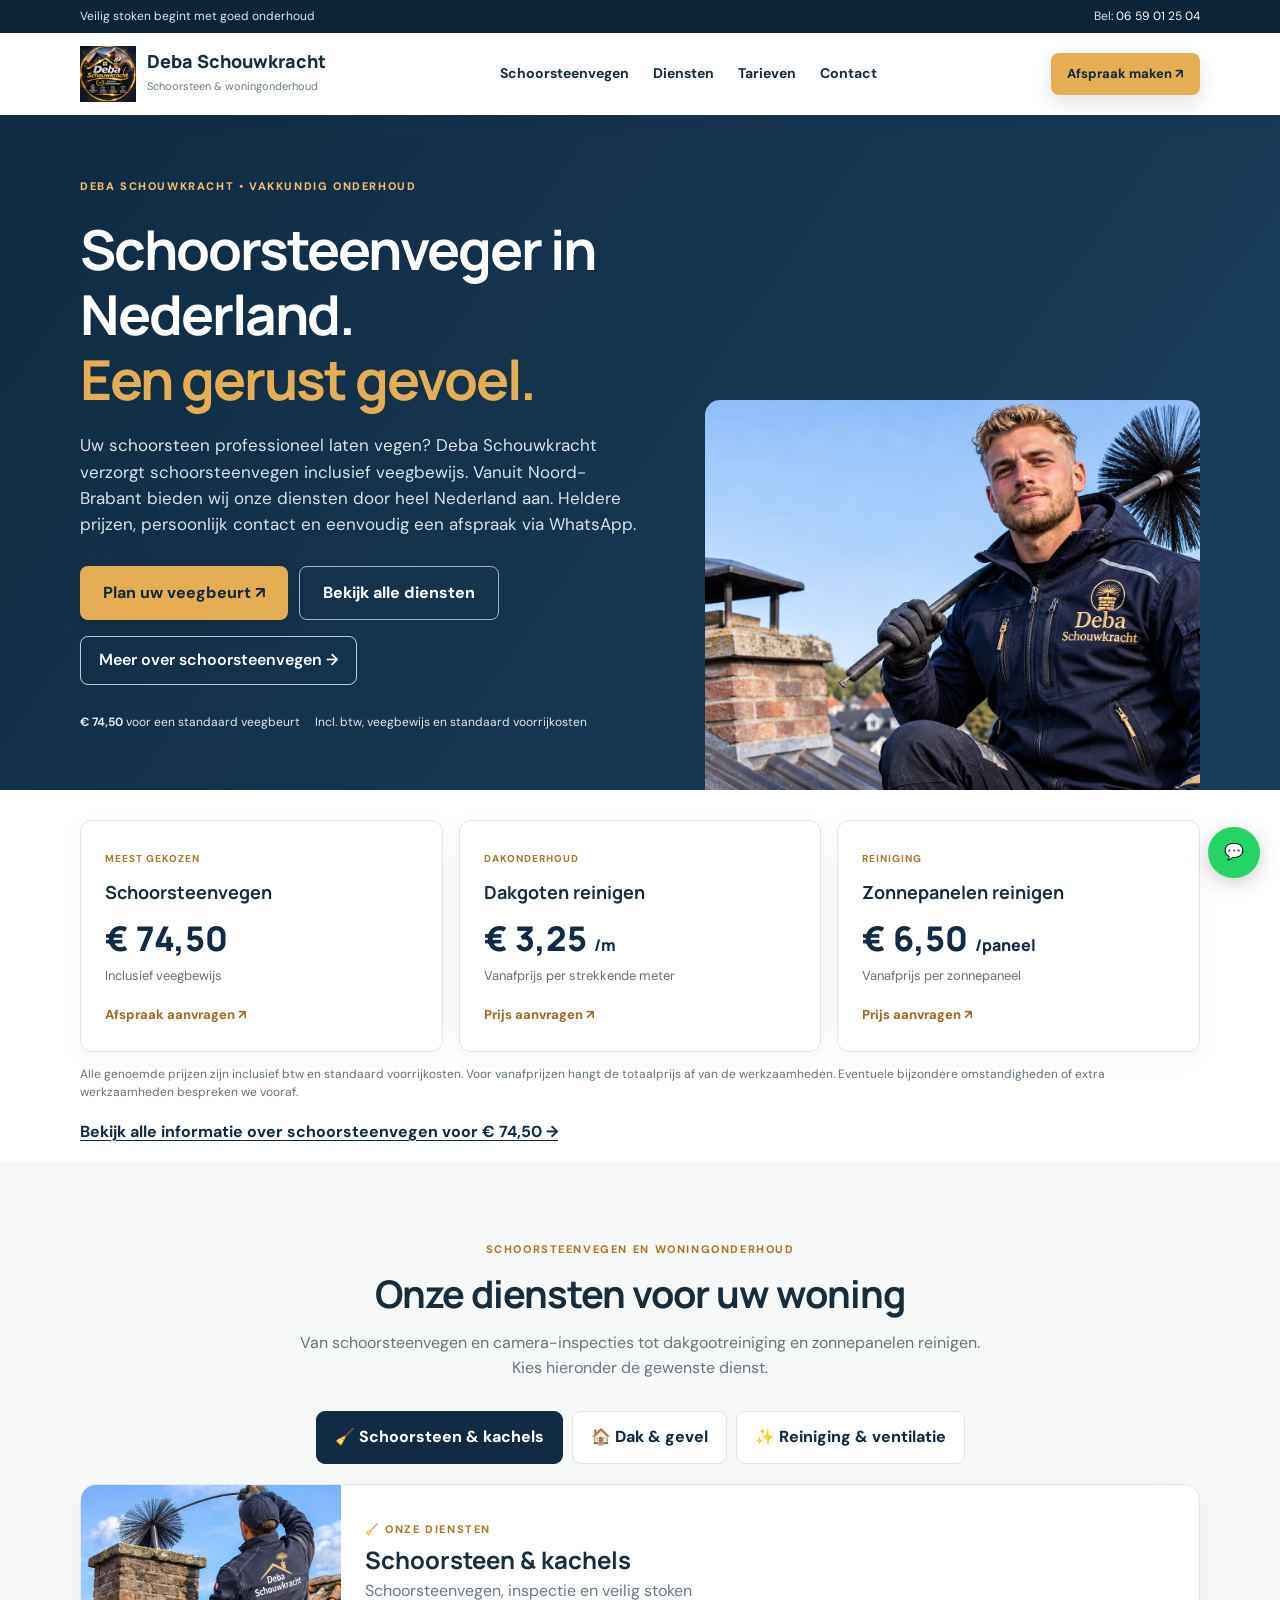
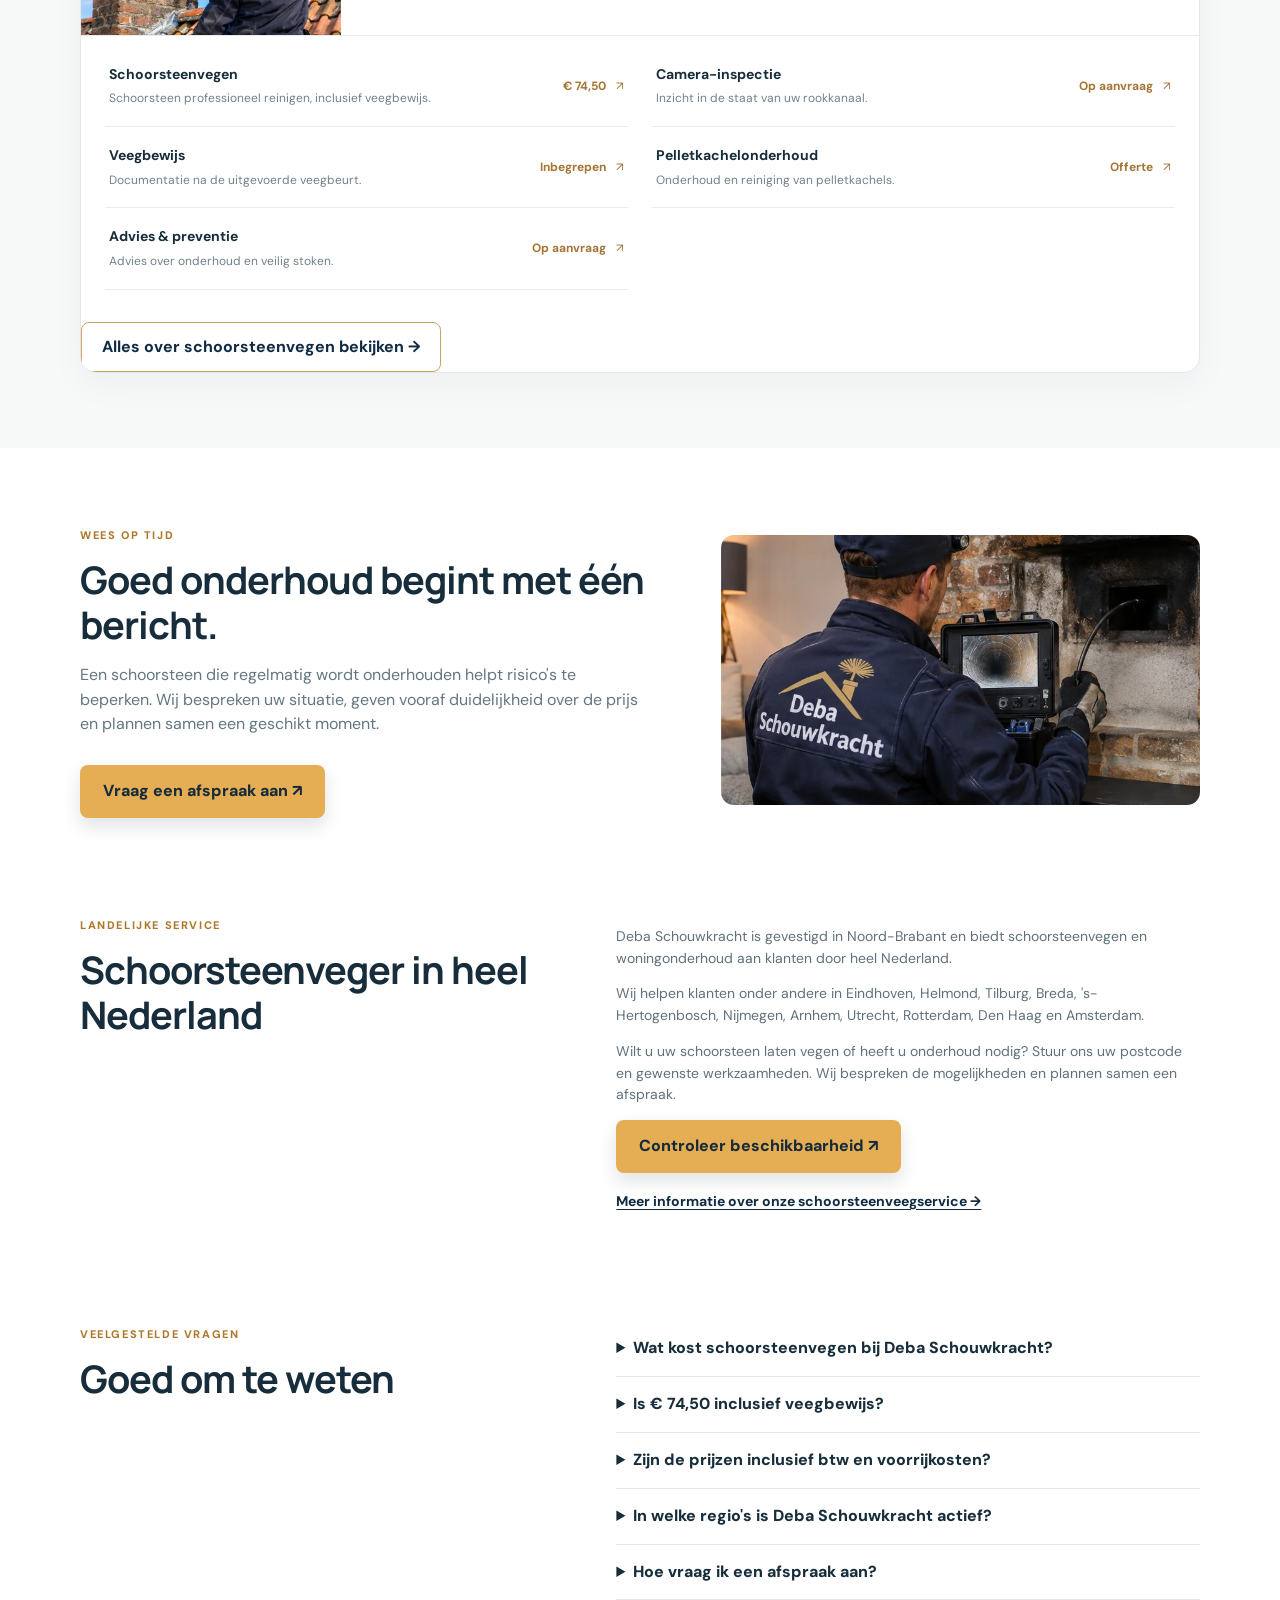
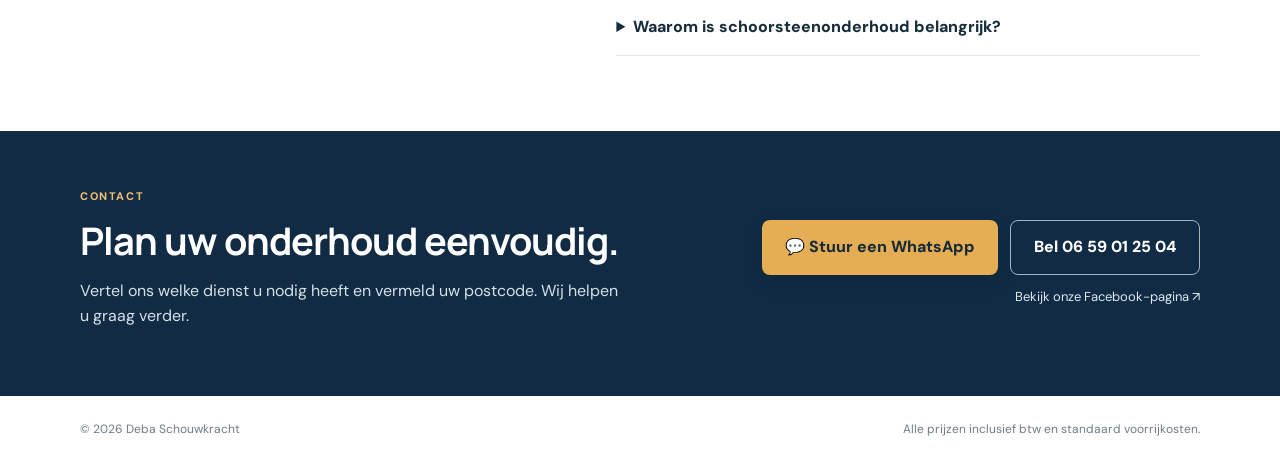
==== commit 77700d66: "Toon het veegtarief op de homepage" ====
--- a/index.html
+++ b/index.html
@@ -229,9 +229,8 @@
         </a>
 
         <div class="trust">
-          <span>✓ Incl. veegbewijs</span>
-          <span>✓ Heldere tarieven</span>
-          <span>✓ Persoonlijk contact</span>
+          <span><strong>€ 74,50</strong> voor een standaard veegbeurt</span>
+          <span>Incl. btw, veegbewijs en standaard voorrijkosten</span>
         </div>
 
       </div>
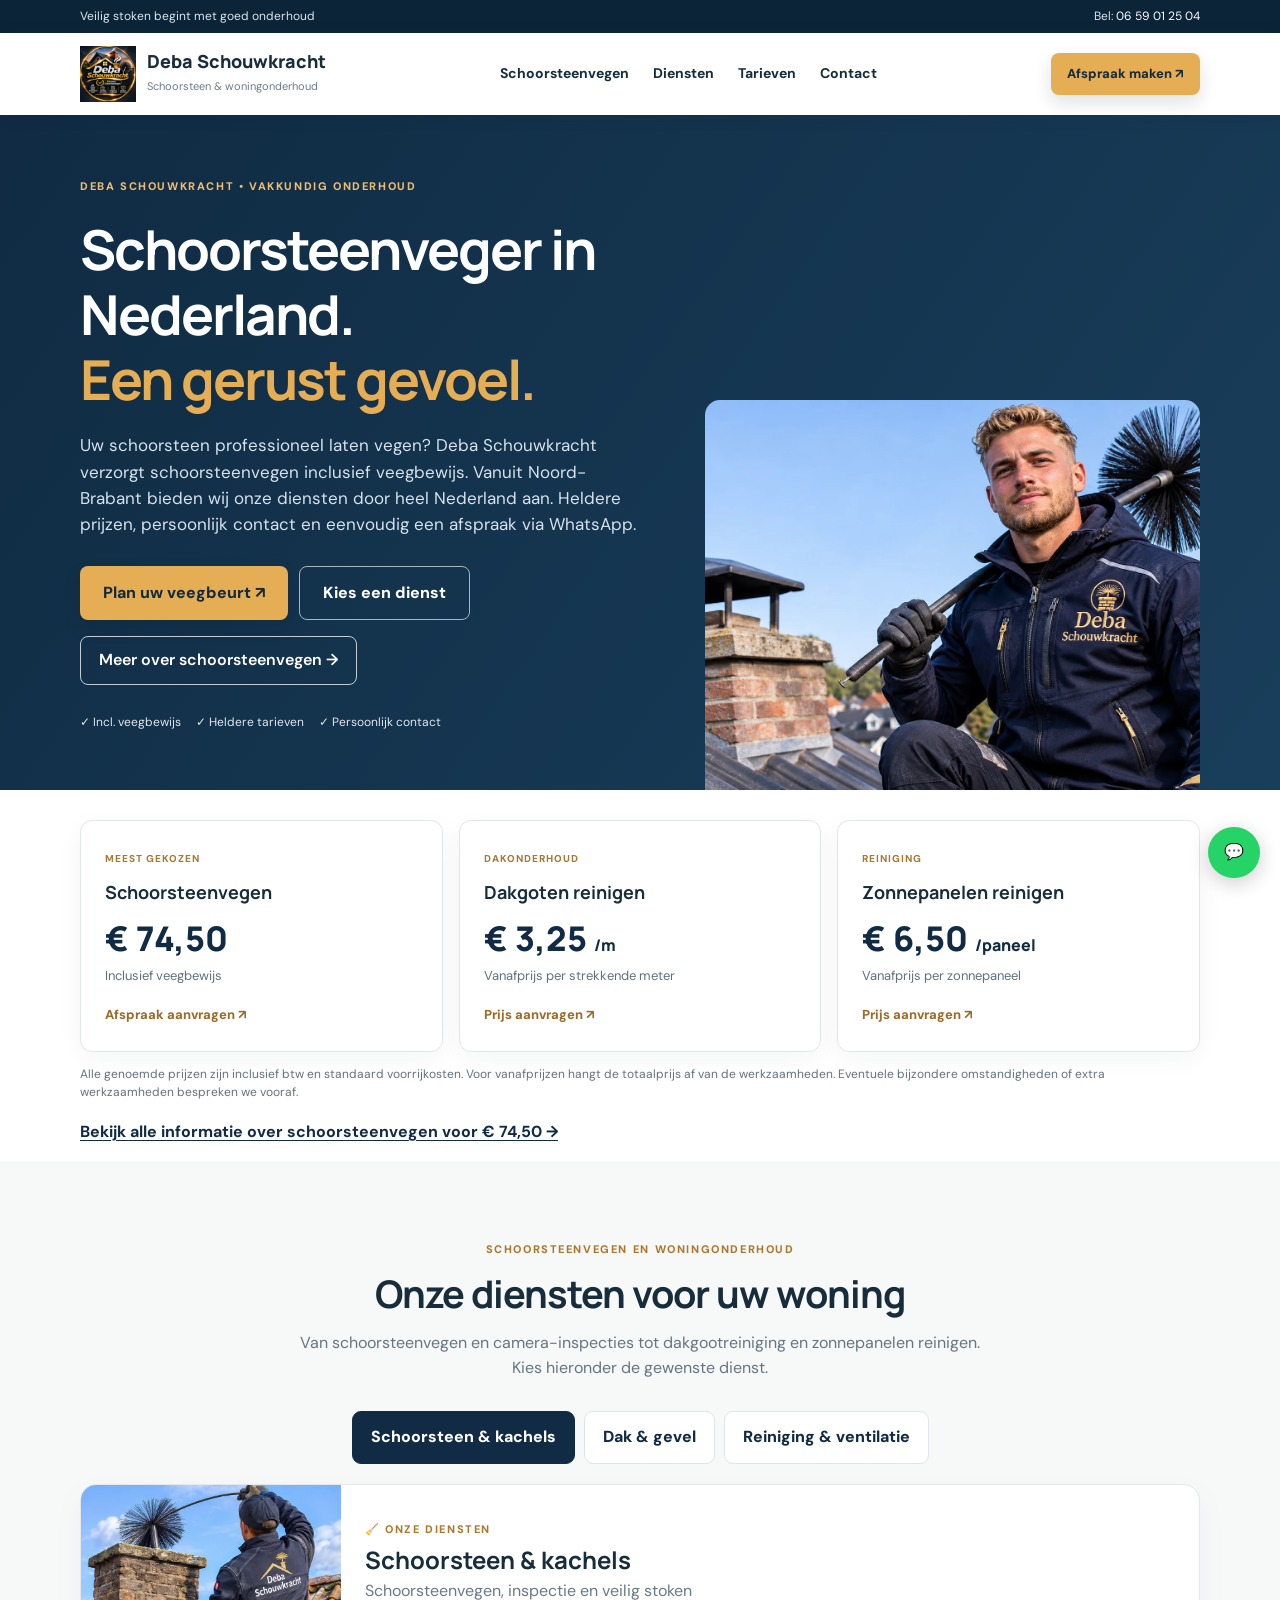
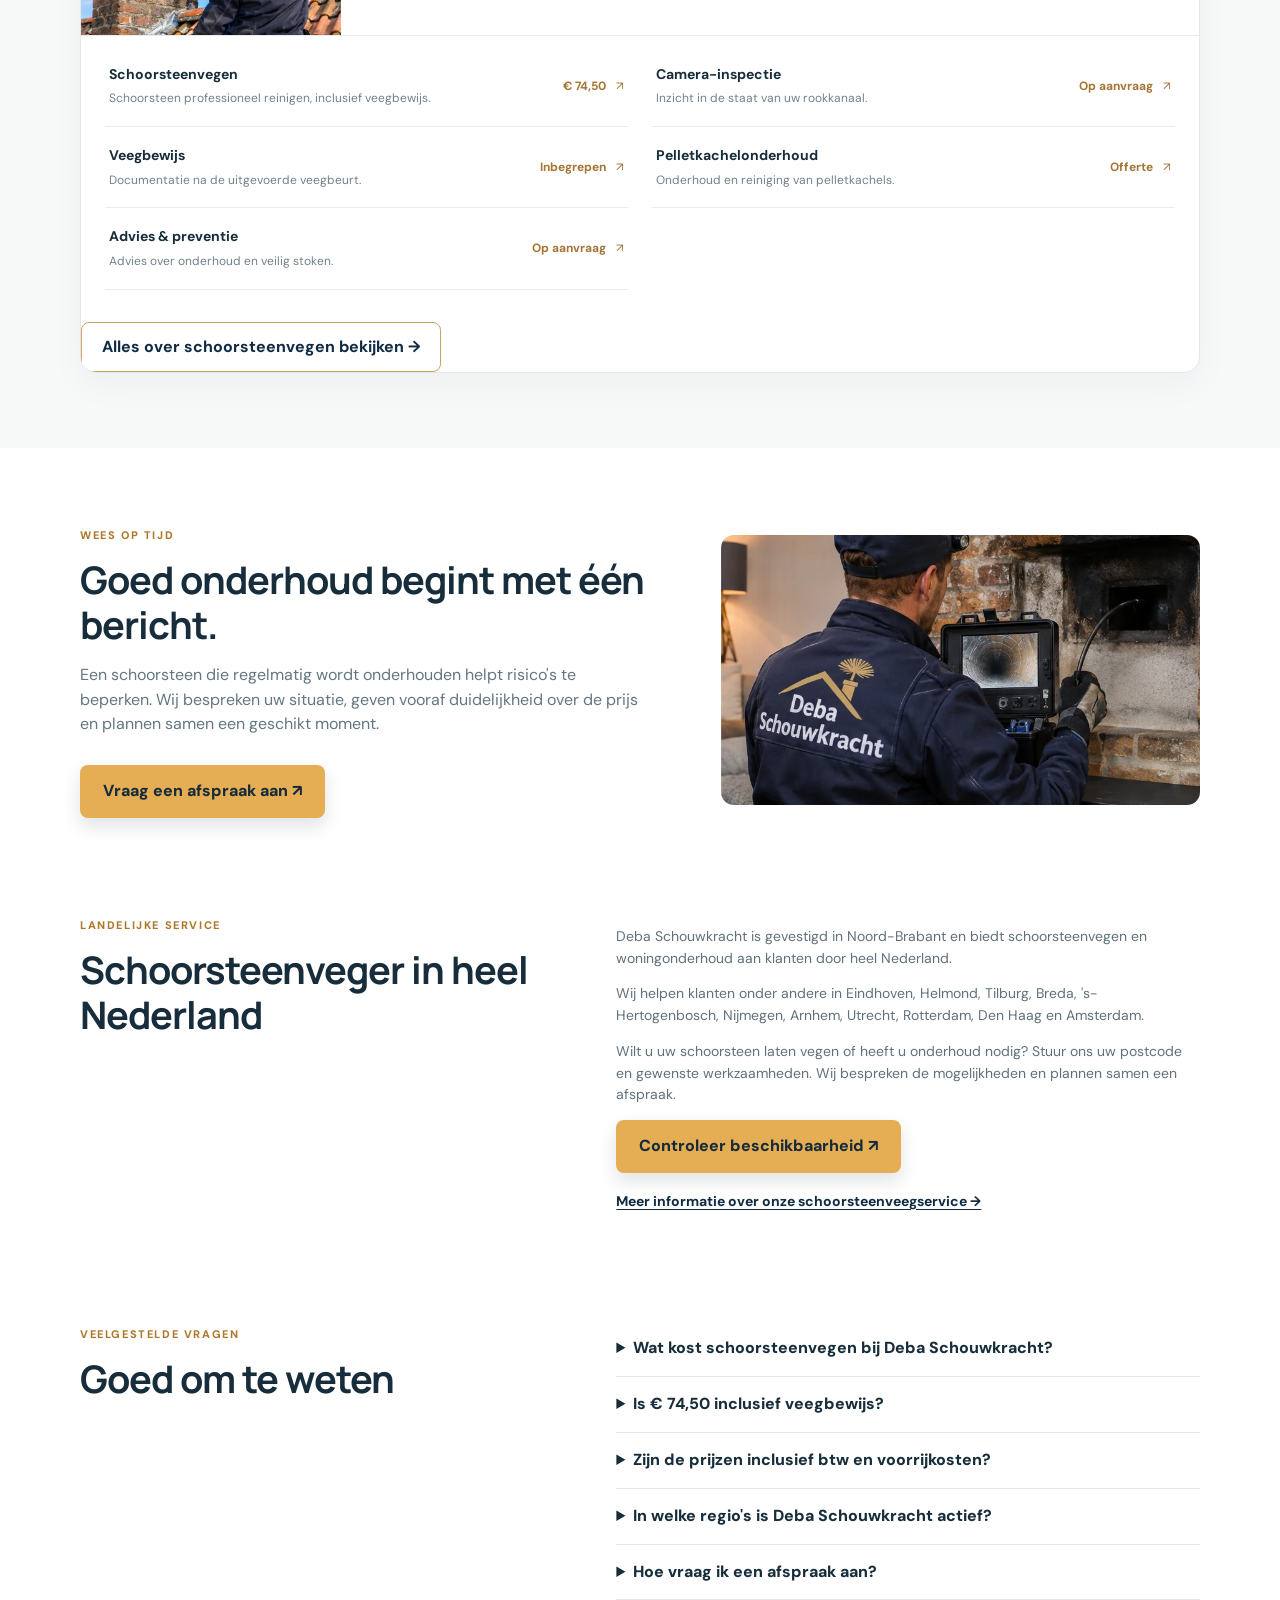
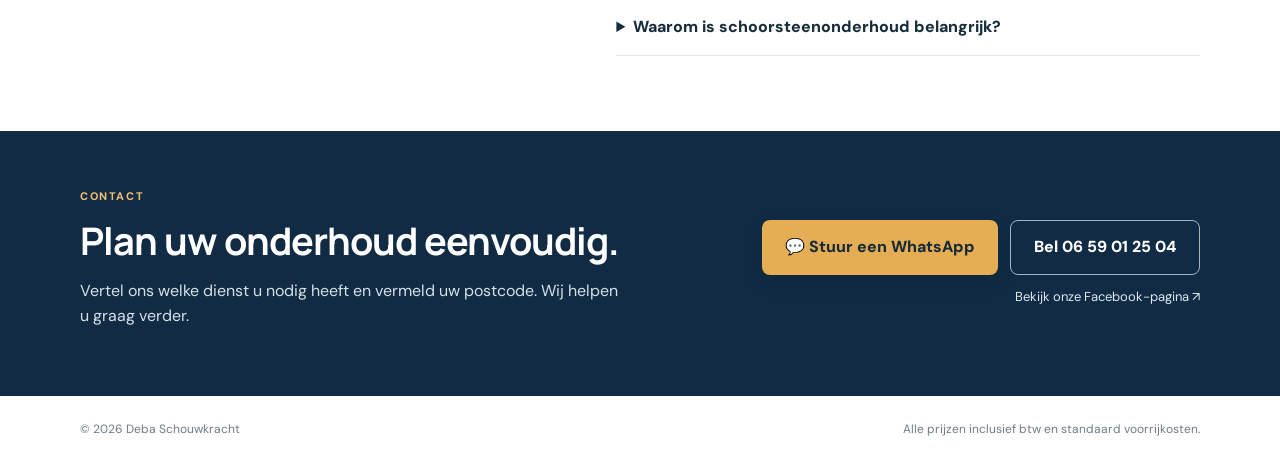
==== commit 35fec2cc: "Maak de dienstenkeuze compacter op mobiel" ====
--- a/index.html
+++ b/index.html
@@ -216,8 +216,8 @@
             Plan uw veegbeurt ↗
           </a>
 
-          <a class="btn outline" href="#diensten">
-            Bekijk alle diensten
+          <a class="btn outline" href="#dienstencategorieen">
+            Kies een dienst
           </a>
 
         </div>
@@ -229,8 +229,9 @@
         </a>
 
         <div class="trust">
-          <span><strong>€ 74,50</strong> voor een standaard veegbeurt</span>
-          <span>Incl. btw, veegbewijs en standaard voorrijkosten</span>
+          <span>✓ Incl. veegbewijs</span>
+          <span>✓ Heldere tarieven</span>
+          <span>✓ Persoonlijk contact</span>
         </div>
 
       </div>
@@ -323,34 +324,49 @@
       </div>
 
       <div class="tabs"
+           id="dienstencategorieen"
            role="tablist"
            aria-label="Dienstencategorieën">
 
         <button class="tab active"
+                type="button"
                 role="tab"
+                id="dienst-tab-0"
+                aria-controls="dienst-paneel-0"
                 aria-selected="true"
                 data-tab="0">
-          🧹 Schoorsteen & kachels
+          <span class="tab-full">Schoorsteen &amp; kachels</span>
+          <span class="tab-short" aria-hidden="true">Schoorsteen</span>
         </button>
 
         <button class="tab"
+                type="button"
                 role="tab"
+                id="dienst-tab-1"
+                aria-controls="dienst-paneel-1"
                 aria-selected="false"
+                tabindex="-1"
                 data-tab="1">
-          🏠 Dak & gevel
+          <span class="tab-full">Dak &amp; gevel</span>
+          <span class="tab-short" aria-hidden="true">Dak &amp; gevel</span>
         </button>
 
         <button class="tab"
+                type="button"
                 role="tab"
+                id="dienst-tab-2"
+                aria-controls="dienst-paneel-2"
                 aria-selected="false"
+                tabindex="-1"
                 data-tab="2">
-          ✨ Reiniging & ventilatie
+          <span class="tab-full">Reiniging &amp; ventilatie</span>
+          <span class="tab-short" aria-hidden="true">Reiniging</span>
         </button>
 
       </div>
 
       <!-- SCHOORSTEEN EN KACHELS -->
-      <section class="category-panel" data-category="0">
+      <section class="category-panel" data-category="0" id="dienst-paneel-0" role="tabpanel" aria-labelledby="dienst-tab-0">
 
         <div class="category-intro">
           <img src="assets/schoorsteenvegen.webp"
@@ -451,7 +467,7 @@
 
       <!-- DAK EN GEVEL -->
       <section class="category-panel"
-               data-category="1"
+               data-category="1" id="dienst-paneel-1" role="tabpanel" aria-labelledby="dienst-tab-1"
                hidden>
 
         <div class="category-intro">
@@ -543,7 +559,7 @@
 
       <!-- REINIGING EN VENTILATIE -->
       <section class="category-panel"
-               data-category="2"
+               data-category="2" id="dienst-paneel-2" role="tabpanel" aria-labelledby="dienst-tab-2"
                hidden>
 
         <div class="category-intro">
--- a/style.css
+++ b/style.css
@@ -1 +1,28 @@
-@import url('https://fonts.googleapis.com/css2?family=DM+Sans:wght@400;500;600;700;800&family=Manrope:wght@500;600;700;800&display=swap');:root{--navy:#102b43;--navy2:#173a55;--gold:#e5ad54;--cream:#f7f8f8;--ink:#172d3b}*{box-sizing:border-box}html{scroll-behavior:smooth}body{margin:0;color:var(--ink);font:16px/1.55 'DM Sans',Arial,sans-serif}a{color:inherit;text-decoration:none}button{font:inherit}.container{width:min(1120px,calc(100% - 40px));margin:auto}.topline{background:#0c2438;color:#dce6ed;font-size:12px;padding:7px 0}.topline .container{display:flex;justify-content:space-between;gap:12px}.topline a{color:white}.header{background:white;position:sticky;top:0;z-index:10;box-shadow:0 2px 16px #102b4314}.nav{min-height:82px;display:flex;align-items:center;gap:25px;justify-content:space-between}.brand{display:flex;align-items:center;gap:11px;min-width:0}.brand img{width:56px;height:56px;object-fit:contain}.brand b{display:block;font:800 18px Manrope,Arial}.brand small{font-size:11px;color:#6b7c87}.nav nav{display:flex;gap:24px;font-weight:700;font-size:14px}.btn{display:inline-flex;align-items:center;justify-content:center;border-radius:8px;padding:14px 23px;background:var(--gold);color:#152b3b;font-weight:800;box-shadow:0 8px 18px #081a2520;text-align:center}.btn.small{font-size:13px;padding:11px 16px}.btn.outline{background:transparent;color:white;border:1px solid #a5b5c1;box-shadow:none}.hero{background:linear-gradient(125deg,#102b43,#193e5b);color:white;overflow:hidden}.hero-grid{display:grid;grid-template-columns:1.08fr .92fr;min-height:460px;gap:44px;align-items:center}.hero-text{padding:58px 0}.eyebrow{font-size:11px;font-weight:800;letter-spacing:1.6px;color:#ad782c}.light-eyebrow{color:#efbd70}h1,h2,h3{font-family:Manrope,Arial,sans-serif;line-height:1.18}h1{font-size:clamp(36px,4.3vw,59px);letter-spacing:-2px;margin:20px 0}h1 em{font-style:normal;color:var(--gold)}.hero p{font-size:17px;color:#d7e2ea;max-width:560px}.hero-actions{display:flex;gap:11px;flex-wrap:wrap;margin-top:28px}.trust{display:flex;gap:15px;flex-wrap:wrap;margin-top:28px;font-size:12px;color:#e0e8ec}.hero-photo{height:390px;position:relative;align-self:end}.hero-photo img{width:100%;height:100%;object-fit:cover;object-position:60% center;border-radius:15px 15px 0 0}.photo-label{position:absolute;bottom:12px;right:12px;background:#102b43c9;color:white;font-size:10px;padding:5px 9px;border-radius:4px}.prices{display:grid;grid-template-columns:repeat(3,1fr);gap:16px;margin-top:30px}.price-card{border:1px solid #e2e6e9;border-radius:12px;padding:24px;background:white;box-shadow:0 7px 26px #1c34480b}.price-card>span{color:#a67935;font-size:10px;font-weight:800;letter-spacing:1px}.price-card h3{font-size:18px;margin:12px 0}.price-card strong{font:800 34px Manrope;color:var(--navy)}.price-card strong small{font-size:16px}.price-card p{color:#60717c;font-size:13px;margin:5px 0 16px}.price-card a{font-weight:800;color:#9c6b29;font-size:13px}.price-note{font-size:12px;color:#63727d;margin:13px 0 0}.services{background:var(--cream);padding:75px 0}.section-title{text-align:center;max-width:680px;margin:0 auto 30px}.section-title h2,.about h2,.faq h2,.contact h2{font-size:clamp(27px,3vw,38px);letter-spacing:-1px;margin:10px 0}.section-title p{color:#657681}.tabs{display:flex;justify-content:center;gap:9px;flex-wrap:wrap;margin-bottom:20px}.tab{background:white;border:1px solid #dfe5e9;border-radius:9px;padding:13px 18px;cursor:pointer;font-weight:800;color:var(--navy)}.tab.active{background:var(--navy);color:white;border-color:var(--navy)}.category-panel{background:white;border:1px solid #e4e8eb;border-radius:16px;overflow:hidden;box-shadow:0 12px 35px #1c34480a}.category-panel[hidden]{display:none}.category-intro{display:grid;grid-template-columns:260px 1fr;align-items:center;gap:24px;border-bottom:1px solid #e6eaed}.category-intro img{height:150px;width:100%;object-fit:cover}.category-intro h3{font-size:24px;margin:5px 0}.category-intro p{margin:0;color:#687987}.service-list{display:grid;grid-template-columns:1fr 1fr;gap:0 24px;padding:10px 24px 18px}.service-line{display:flex;justify-content:space-between;align-items:center;gap:16px;padding:18px 4px;border-bottom:1px solid #e9ecee}.service-line strong{display:block;font-size:14px}.service-line small{display:block;color:#71818b;font-size:12px;margin-top:4px}.line-right{display:flex;align-items:center;gap:10px;white-space:nowrap;font-size:12px;color:#a47534}.line-right b{font-size:12px}.about{padding:74px 0}.about-grid{display:grid;grid-template-columns:1.1fr .9fr;align-items:center;gap:55px}.about-grid p{color:#647681;max-width:560px}.about-grid img{width:100%;height:270px;object-fit:cover;border-radius:13px}.about .btn{margin-top:12px}.faq{padding:20px 0 75px;display:grid;grid-template-columns:1fr 1.2fr;gap:50px}.faq details{border-bottom:1px solid #e0e5e8;padding:15px 0}.faq summary{cursor:pointer;font-weight:800}.faq p{color:#60717c;font-size:14px}.contact{background:var(--navy);color:white;padding:52px 0}.contact-grid{display:grid;grid-template-columns:1fr 1fr;gap:30px;align-items:center}.contact p{color:#d4e1e8}.contact-actions{display:flex;gap:12px;flex-wrap:wrap;justify-content:flex-end}.fb{color:#dce8f0;font-size:13px;width:100%;text-align:right}.footer{display:flex;justify-content:space-between;gap:15px;padding:24px 0;color:#6b7c87;font-size:12px}.floating{position:fixed;bottom:22px;right:20px;background:#25d366;color:white;padding:13px 16px;border-radius:100px;box-shadow:0 5px 20px #0003;z-index:20}@media(max-width:800px){.nav nav{display:none}.hero-grid{grid-template-columns:1fr;gap:0}.hero-text{padding:48px 0 20px}.hero-photo{height:290px}.prices{grid-template-columns:1fr}.price-card{padding:19px}.category-intro{grid-template-columns:125px 1fr;gap:14px}.category-intro img{height:125px}.category-intro h3{font-size:19px}.category-intro p{font-size:12px}.service-list{grid-template-columns:1fr;padding:6px 16px 15px}.about-grid,.faq,.contact-grid{grid-template-columns:1fr;gap:24px}.contact-actions{justify-content:flex-start}.fb{text-align:left}.footer{flex-direction:column}.services{padding:55px 0}}@media(max-width:440px){.container{width:calc(100% - 28px)}.topline{font-size:10px}.brand b{font-size:13px}.brand small{font-size:9px}.brand img{width:43px;height:43px}.nav{min-height:68px;gap:8px}.btn.small{font-size:11px;padding:10px 8px}.hero-actions .btn{width:100%}.trust{gap:8px;font-size:10px}.tab{width:100%;text-align:left}.service-line small{font-size:11px}.line-right b{font-size:11px}.hero-photo{height:260px}.category-intro{grid-template-columns:100px 1fr}.category-intro img{height:110px}}+@import url('https://fonts.googleapis.com/css2?family=DM+Sans:wght@400;500;600;700;800&family=Manrope:wght@500;600;700;800&display=swap');:root{--navy:#102b43;--navy2:#173a55;--gold:#e5ad54;--cream:#f7f8f8;--ink:#172d3b}*{box-sizing:border-box}html{scroll-behavior:smooth}body{margin:0;color:var(--ink);font:16px/1.55 'DM Sans',Arial,sans-serif}a{color:inherit;text-decoration:none}button{font:inherit}.container{width:min(1120px,calc(100% - 40px));margin:auto}.topline{background:#0c2438;color:#dce6ed;font-size:12px;padding:7px 0}.topline .container{display:flex;justify-content:space-between;gap:12px}.topline a{color:white}.header{background:white;position:sticky;top:0;z-index:10;box-shadow:0 2px 16px #102b4314}.nav{min-height:82px;display:flex;align-items:center;gap:25px;justify-content:space-between}.brand{display:flex;align-items:center;gap:11px;min-width:0}.brand img{width:56px;height:56px;object-fit:contain}.brand b{display:block;font:800 18px Manrope,Arial}.brand small{font-size:11px;color:#6b7c87}.nav nav{display:flex;gap:24px;font-weight:700;font-size:14px}.btn{display:inline-flex;align-items:center;justify-content:center;border-radius:8px;padding:14px 23px;background:var(--gold);color:#152b3b;font-weight:800;box-shadow:0 8px 18px #081a2520;text-align:center}.btn.small{font-size:13px;padding:11px 16px}.btn.outline{background:transparent;color:white;border:1px solid #a5b5c1;box-shadow:none}.hero{background:linear-gradient(125deg,#102b43,#193e5b);color:white;overflow:hidden}.hero-grid{display:grid;grid-template-columns:1.08fr .92fr;min-height:460px;gap:44px;align-items:center}.hero-text{padding:58px 0}.eyebrow{font-size:11px;font-weight:800;letter-spacing:1.6px;color:#ad782c}.light-eyebrow{color:#efbd70}h1,h2,h3{font-family:Manrope,Arial,sans-serif;line-height:1.18}h1{font-size:clamp(36px,4.3vw,59px);letter-spacing:-2px;margin:20px 0}h1 em{font-style:normal;color:var(--gold)}.hero p{font-size:17px;color:#d7e2ea;max-width:560px}.hero-actions{display:flex;gap:11px;flex-wrap:wrap;margin-top:28px}.trust{display:flex;gap:15px;flex-wrap:wrap;margin-top:28px;font-size:12px;color:#e0e8ec}.hero-photo{height:390px;position:relative;align-self:end}.hero-photo img{width:100%;height:100%;object-fit:cover;object-position:60% center;border-radius:15px 15px 0 0}.photo-label{position:absolute;bottom:12px;right:12px;background:#102b43c9;color:white;font-size:10px;padding:5px 9px;border-radius:4px}.prices{display:grid;grid-template-columns:repeat(3,1fr);gap:16px;margin-top:30px}.price-card{border:1px solid #e2e6e9;border-radius:12px;padding:24px;background:white;box-shadow:0 7px 26px #1c34480b}.price-card>span{color:#a67935;font-size:10px;font-weight:800;letter-spacing:1px}.price-card h3{font-size:18px;margin:12px 0}.price-card strong{font:800 34px Manrope;color:var(--navy)}.price-card strong small{font-size:16px}.price-card p{color:#60717c;font-size:13px;margin:5px 0 16px}.price-card a{font-weight:800;color:#9c6b29;font-size:13px}.price-note{font-size:12px;color:#63727d;margin:13px 0 0}.services{background:var(--cream);padding:75px 0}.section-title{text-align:center;max-width:680px;margin:0 auto 30px}.section-title h2,.about h2,.faq h2,.contact h2{font-size:clamp(27px,3vw,38px);letter-spacing:-1px;margin:10px 0}.section-title p{color:#657681}.tabs{display:flex;justify-content:center;gap:9px;flex-wrap:wrap;margin-bottom:20px}.tab{background:white;border:1px solid #dfe5e9;border-radius:9px;padding:13px 18px;cursor:pointer;font-weight:800;color:var(--navy)}.tab.active{background:var(--navy);color:white;border-color:var(--navy)}.category-panel{background:white;border:1px solid #e4e8eb;border-radius:16px;overflow:hidden;box-shadow:0 12px 35px #1c34480a}.category-panel[hidden]{display:none}.category-intro{display:grid;grid-template-columns:260px 1fr;align-items:center;gap:24px;border-bottom:1px solid #e6eaed}.category-intro img{height:150px;width:100%;object-fit:cover}.category-intro h3{font-size:24px;margin:5px 0}.category-intro p{margin:0;color:#687987}.service-list{display:grid;grid-template-columns:1fr 1fr;gap:0 24px;padding:10px 24px 18px}.service-line{display:flex;justify-content:space-between;align-items:center;gap:16px;padding:18px 4px;border-bottom:1px solid #e9ecee}.service-line strong{display:block;font-size:14px}.service-line small{display:block;color:#71818b;font-size:12px;margin-top:4px}.line-right{display:flex;align-items:center;gap:10px;white-space:nowrap;font-size:12px;color:#a47534}.line-right b{font-size:12px}.about{padding:74px 0}.about-grid{display:grid;grid-template-columns:1.1fr .9fr;align-items:center;gap:55px}.about-grid p{color:#647681;max-width:560px}.about-grid img{width:100%;height:270px;object-fit:cover;border-radius:13px}.about .btn{margin-top:12px}.faq{padding:20px 0 75px;display:grid;grid-template-columns:1fr 1.2fr;gap:50px}.faq details{border-bottom:1px solid #e0e5e8;padding:15px 0}.faq summary{cursor:pointer;font-weight:800}.faq p{color:#60717c;font-size:14px}.contact{background:var(--navy);color:white;padding:52px 0}.contact-grid{display:grid;grid-template-columns:1fr 1fr;gap:30px;align-items:center}.contact p{color:#d4e1e8}.contact-actions{display:flex;gap:12px;flex-wrap:wrap;justify-content:flex-end}.fb{color:#dce8f0;font-size:13px;width:100%;text-align:right}.footer{display:flex;justify-content:space-between;gap:15px;padding:24px 0;color:#6b7c87;font-size:12px}.floating{position:fixed;bottom:22px;right:20px;background:#25d366;color:white;padding:13px 16px;border-radius:100px;box-shadow:0 5px 20px #0003;z-index:20}@media(max-width:800px){.nav nav{display:none}.hero-grid{grid-template-columns:1fr;gap:0}.hero-text{padding:48px 0 20px}.hero-photo{height:290px}.prices{grid-template-columns:1fr}.price-card{padding:19px}.category-intro{grid-template-columns:125px 1fr;gap:14px}.category-intro img{height:125px}.category-intro h3{font-size:19px}.category-intro p{font-size:12px}.service-list{grid-template-columns:1fr;padding:6px 16px 15px}.about-grid,.faq,.contact-grid{grid-template-columns:1fr;gap:24px}.contact-actions{justify-content:flex-start}.fb{text-align:left}.footer{flex-direction:column}.services{padding:55px 0}}@media(max-width:440px){.container{width:calc(100% - 28px)}.topline{font-size:10px}.brand b{font-size:13px}.brand small{font-size:9px}.brand img{width:43px;height:43px}.nav{min-height:68px;gap:8px}.btn.small{font-size:11px;padding:10px 8px}.hero-actions .btn{width:100%}.trust{gap:8px;font-size:10px}.tab{width:100%;text-align:left}.service-line small{font-size:11px}.line-right b{font-size:11px}.hero-photo{height:260px}.category-intro{grid-template-columns:100px 1fr}.category-intro img{height:110px}}
+#dienstencategorieen { scroll-margin-top: 96px; }
+.tab-short { display: none; }
+
+@media (max-width: 800px) {
+  .tabs {
+    display: grid;
+    grid-template-columns: repeat(3, minmax(0, 1fr));
+    gap: 6px;
+  }
+  .tab {
+    position: relative;
+    min-height: 44px;
+    padding: 8px 3px;
+    text-align: center;
+    font-size: 12px;
+    overflow-wrap: anywhere;
+  }
+  .tab-full {
+    position: absolute;
+    width: 1px;
+    height: 1px;
+    overflow: hidden;
+    clip-path: inset(50%);
+    white-space: nowrap;
+  }
+  .tab-short { display: inline; }
+}
